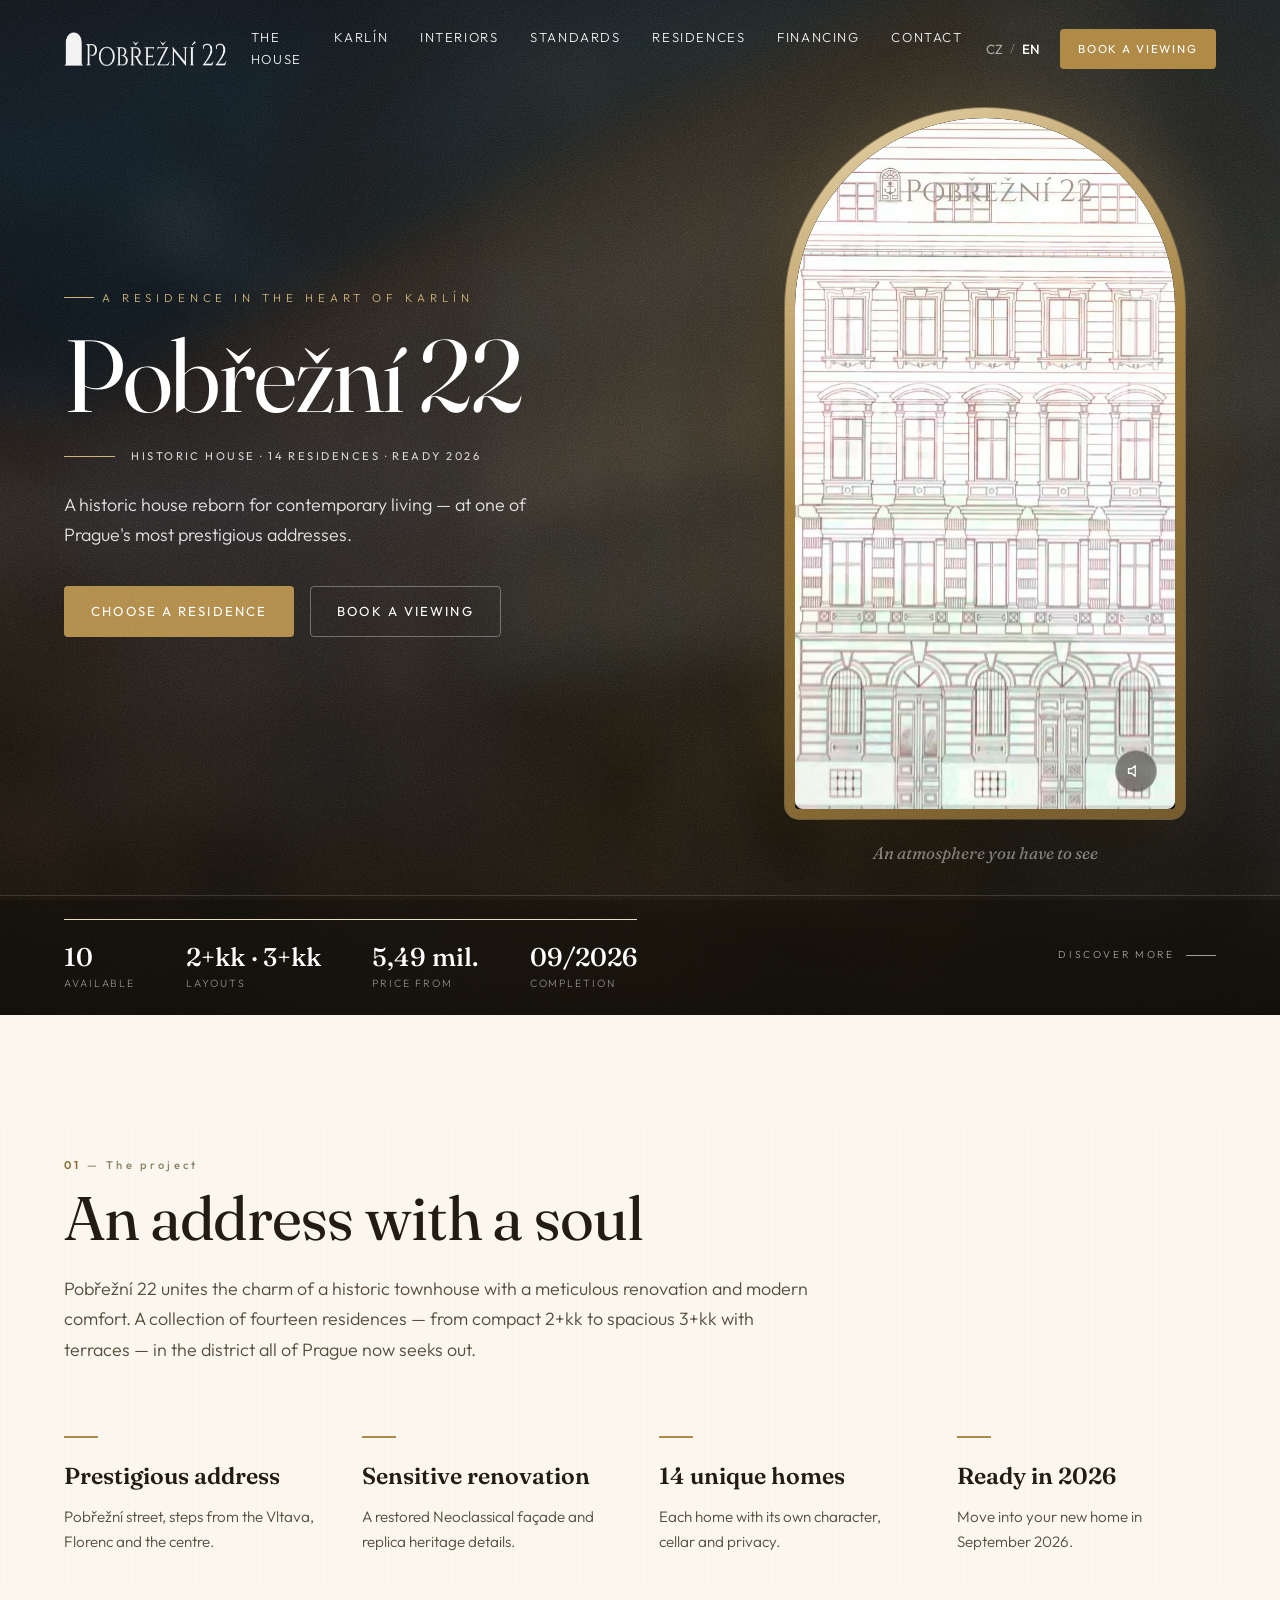
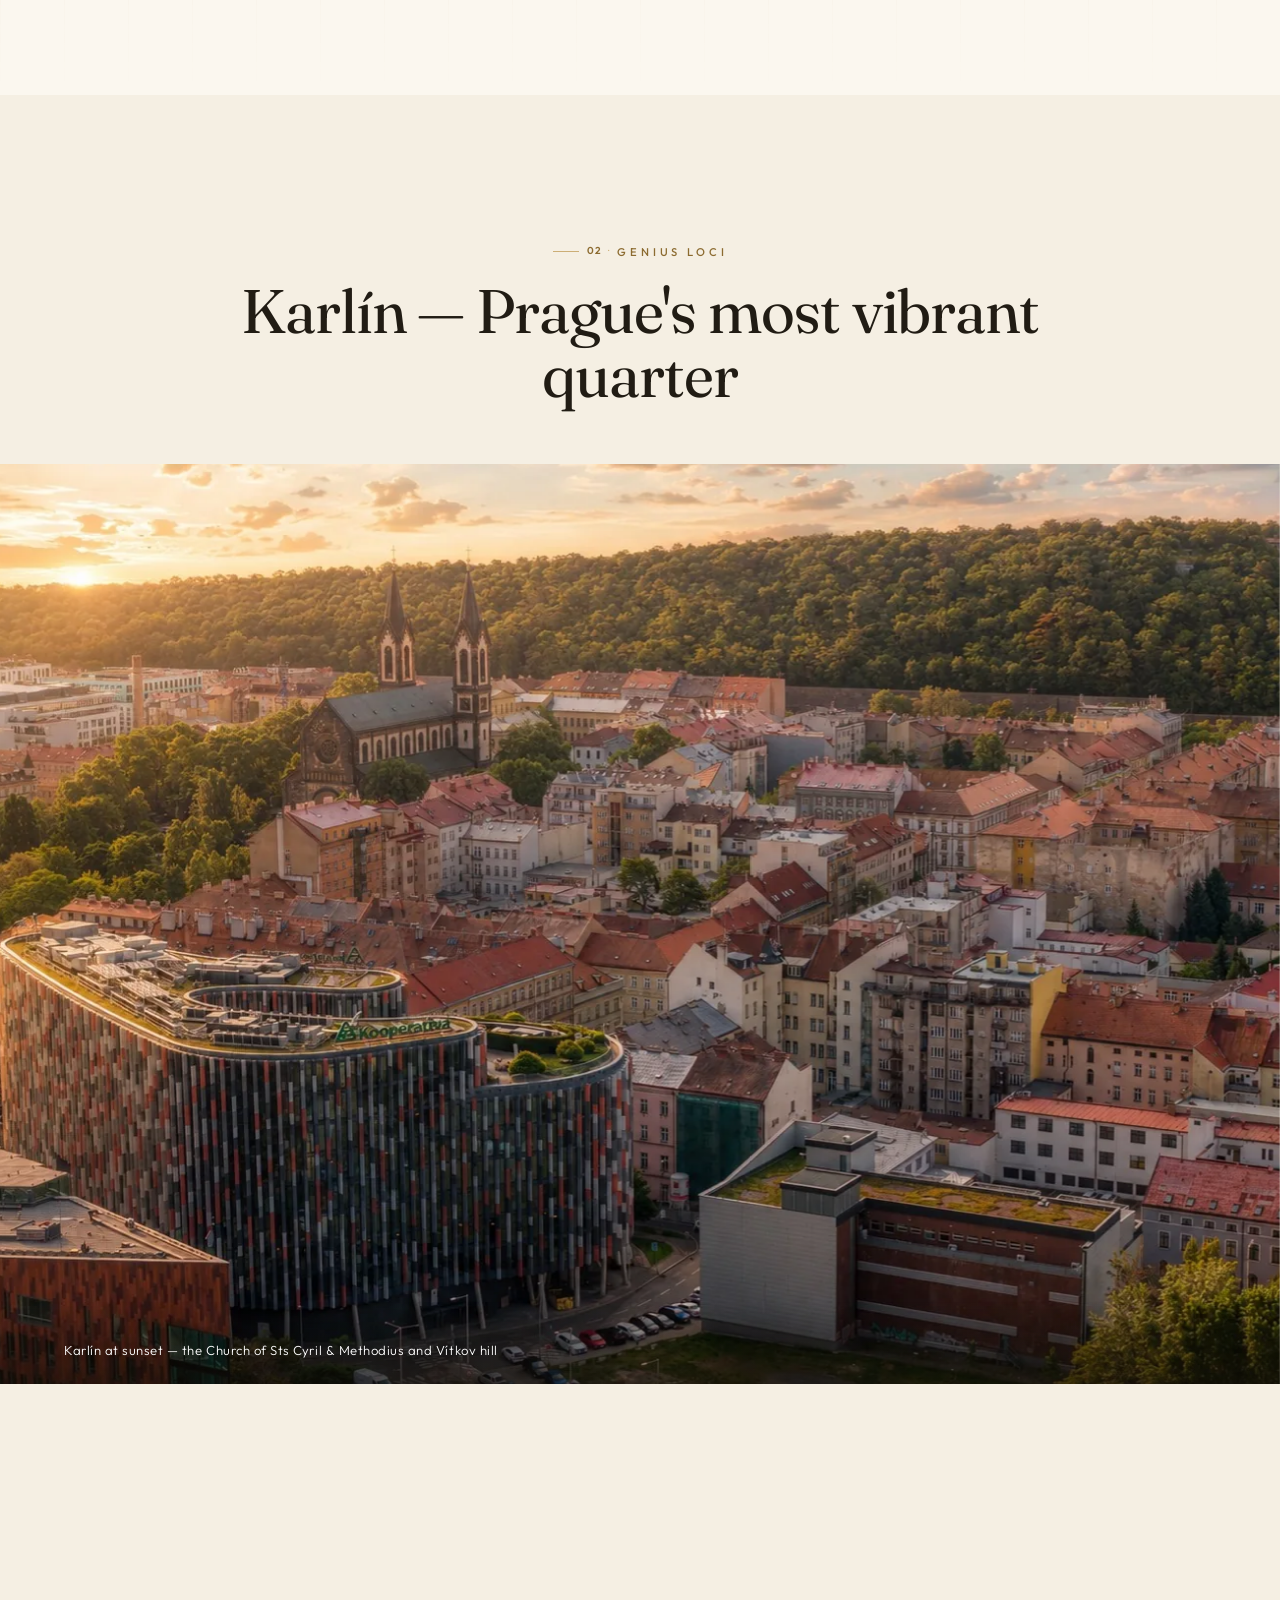
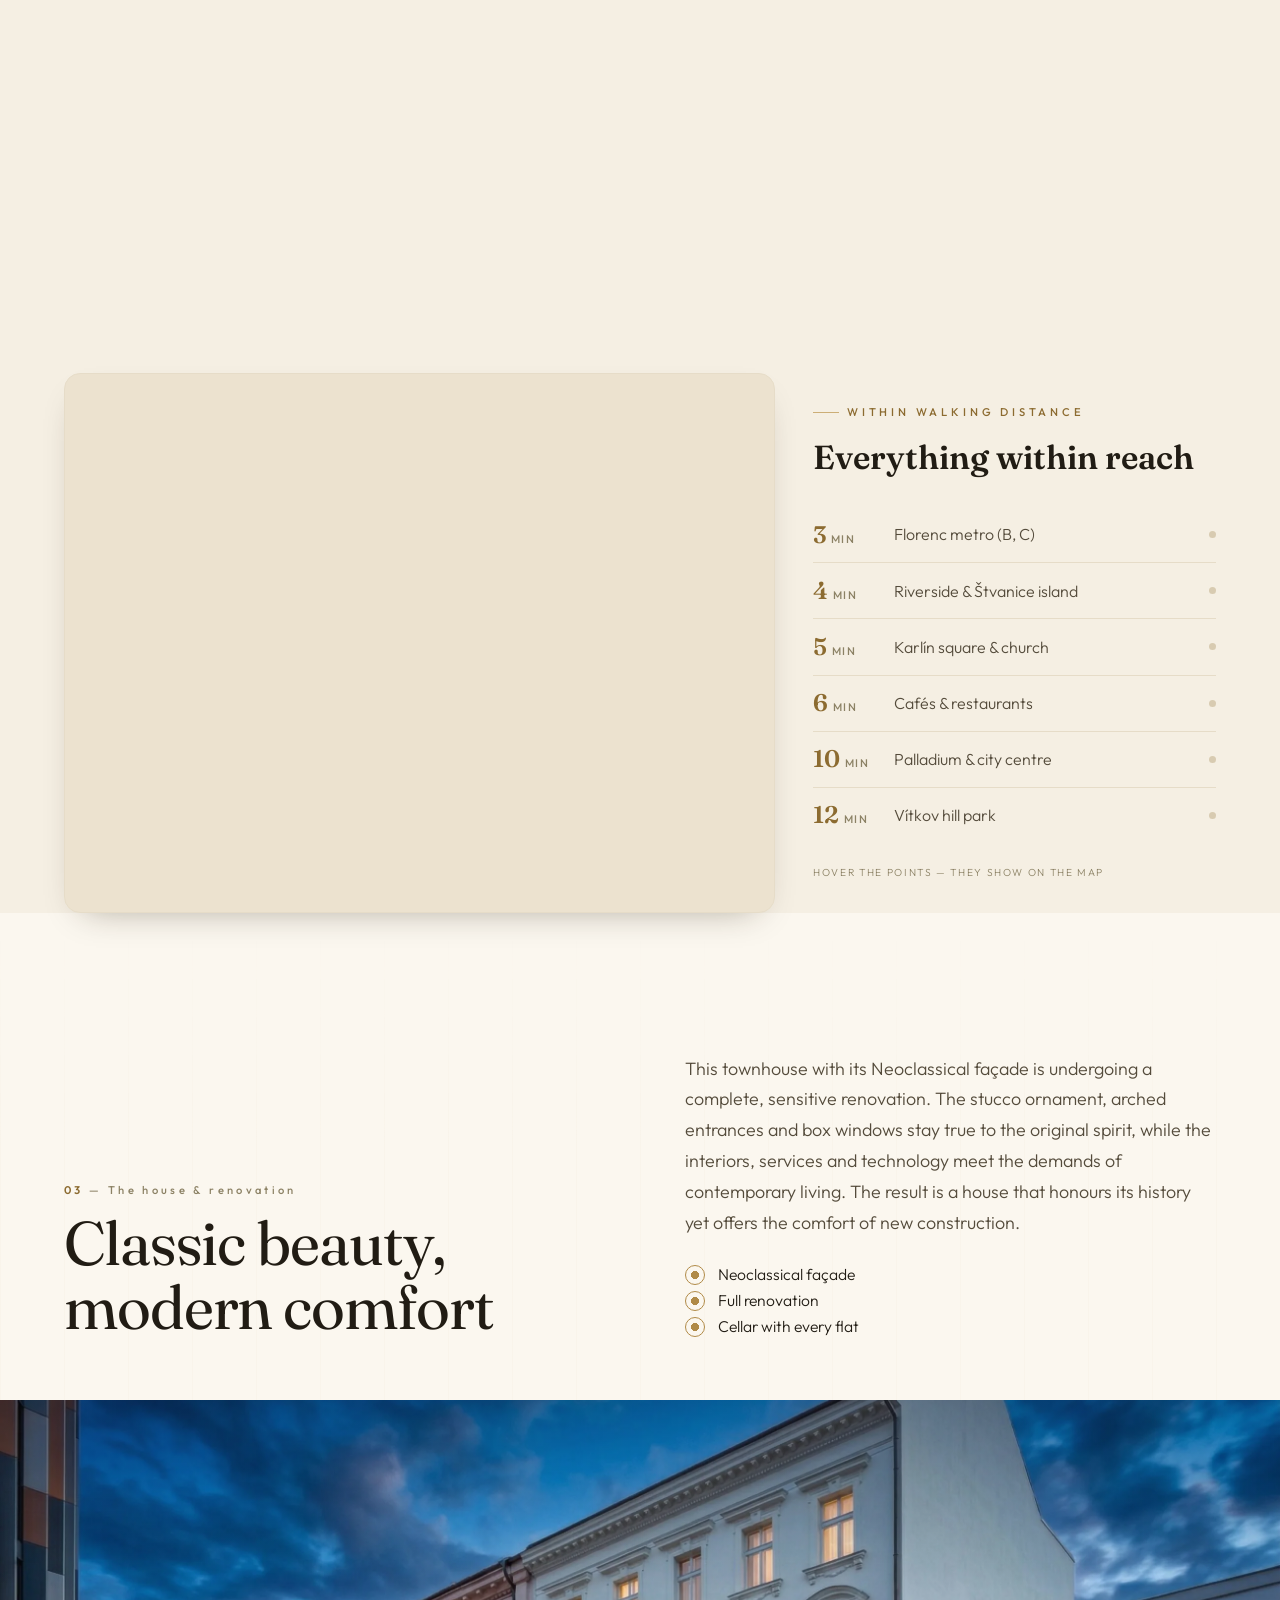
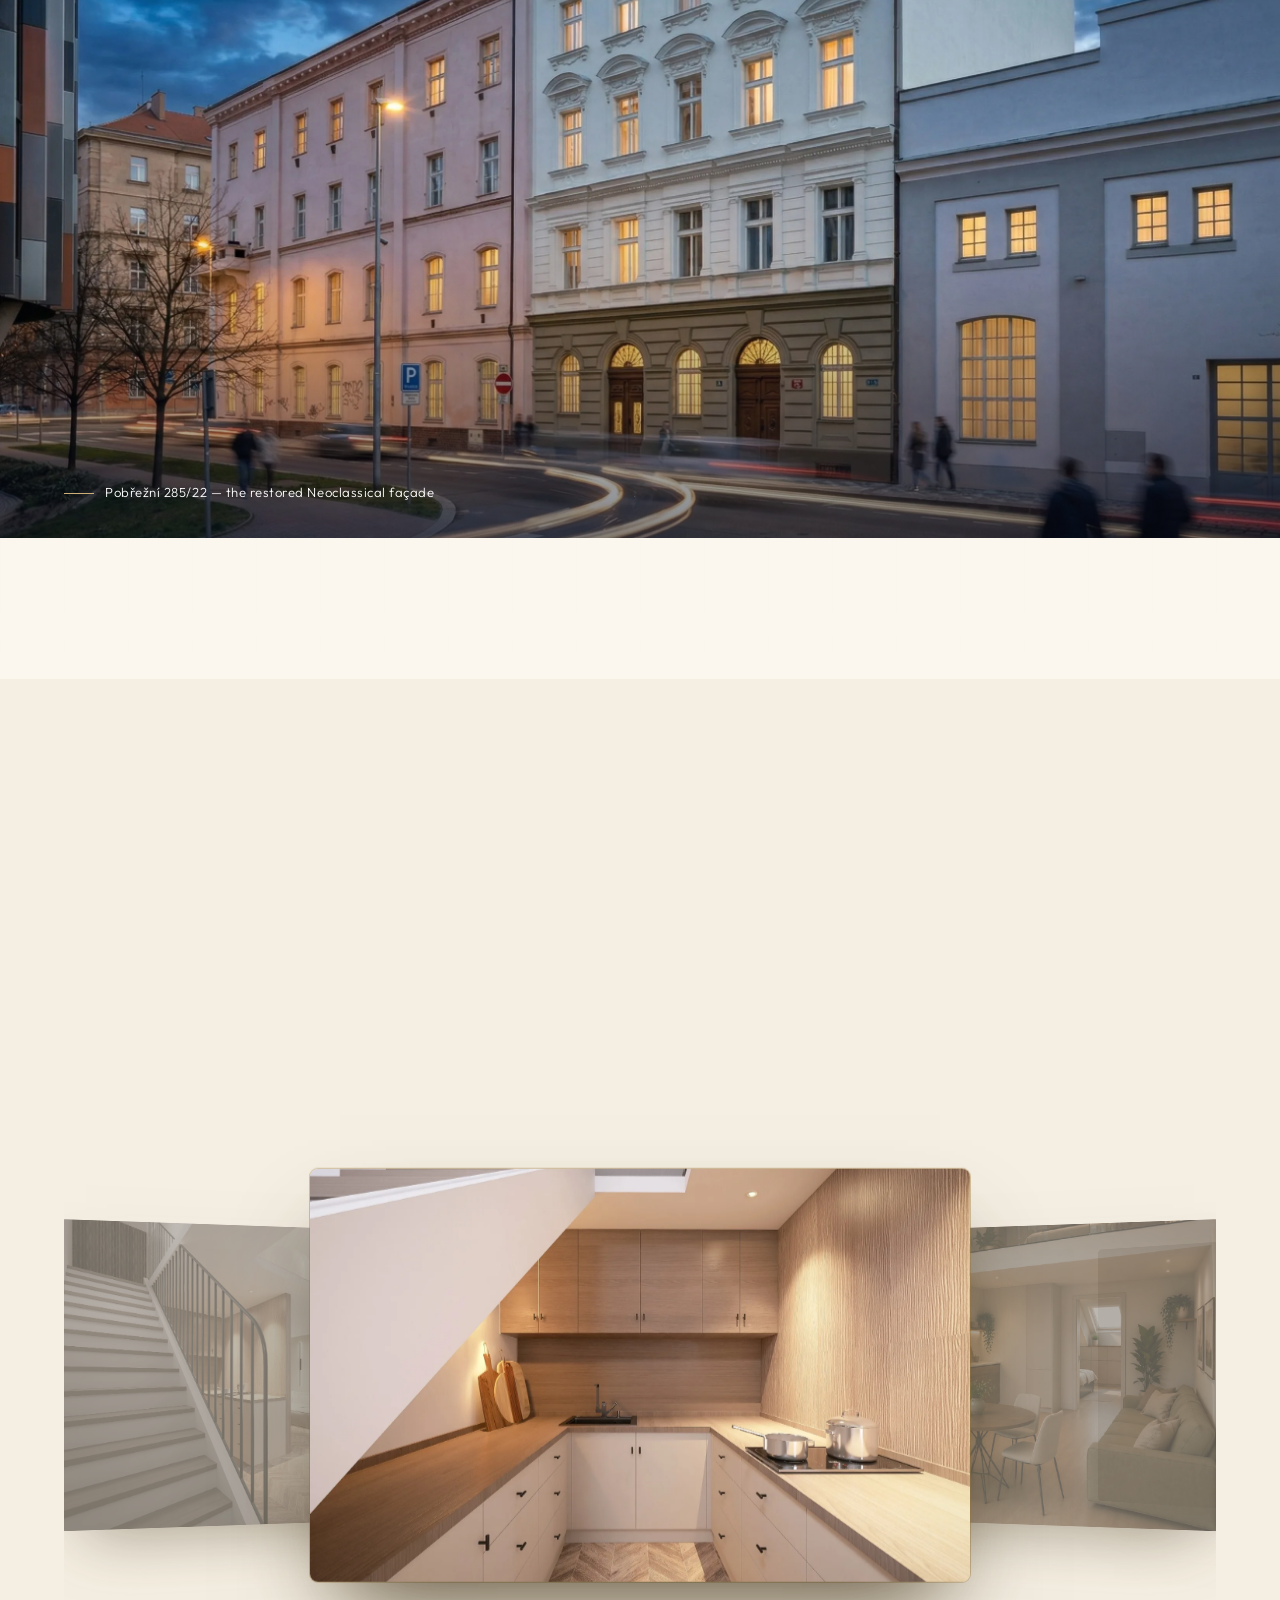
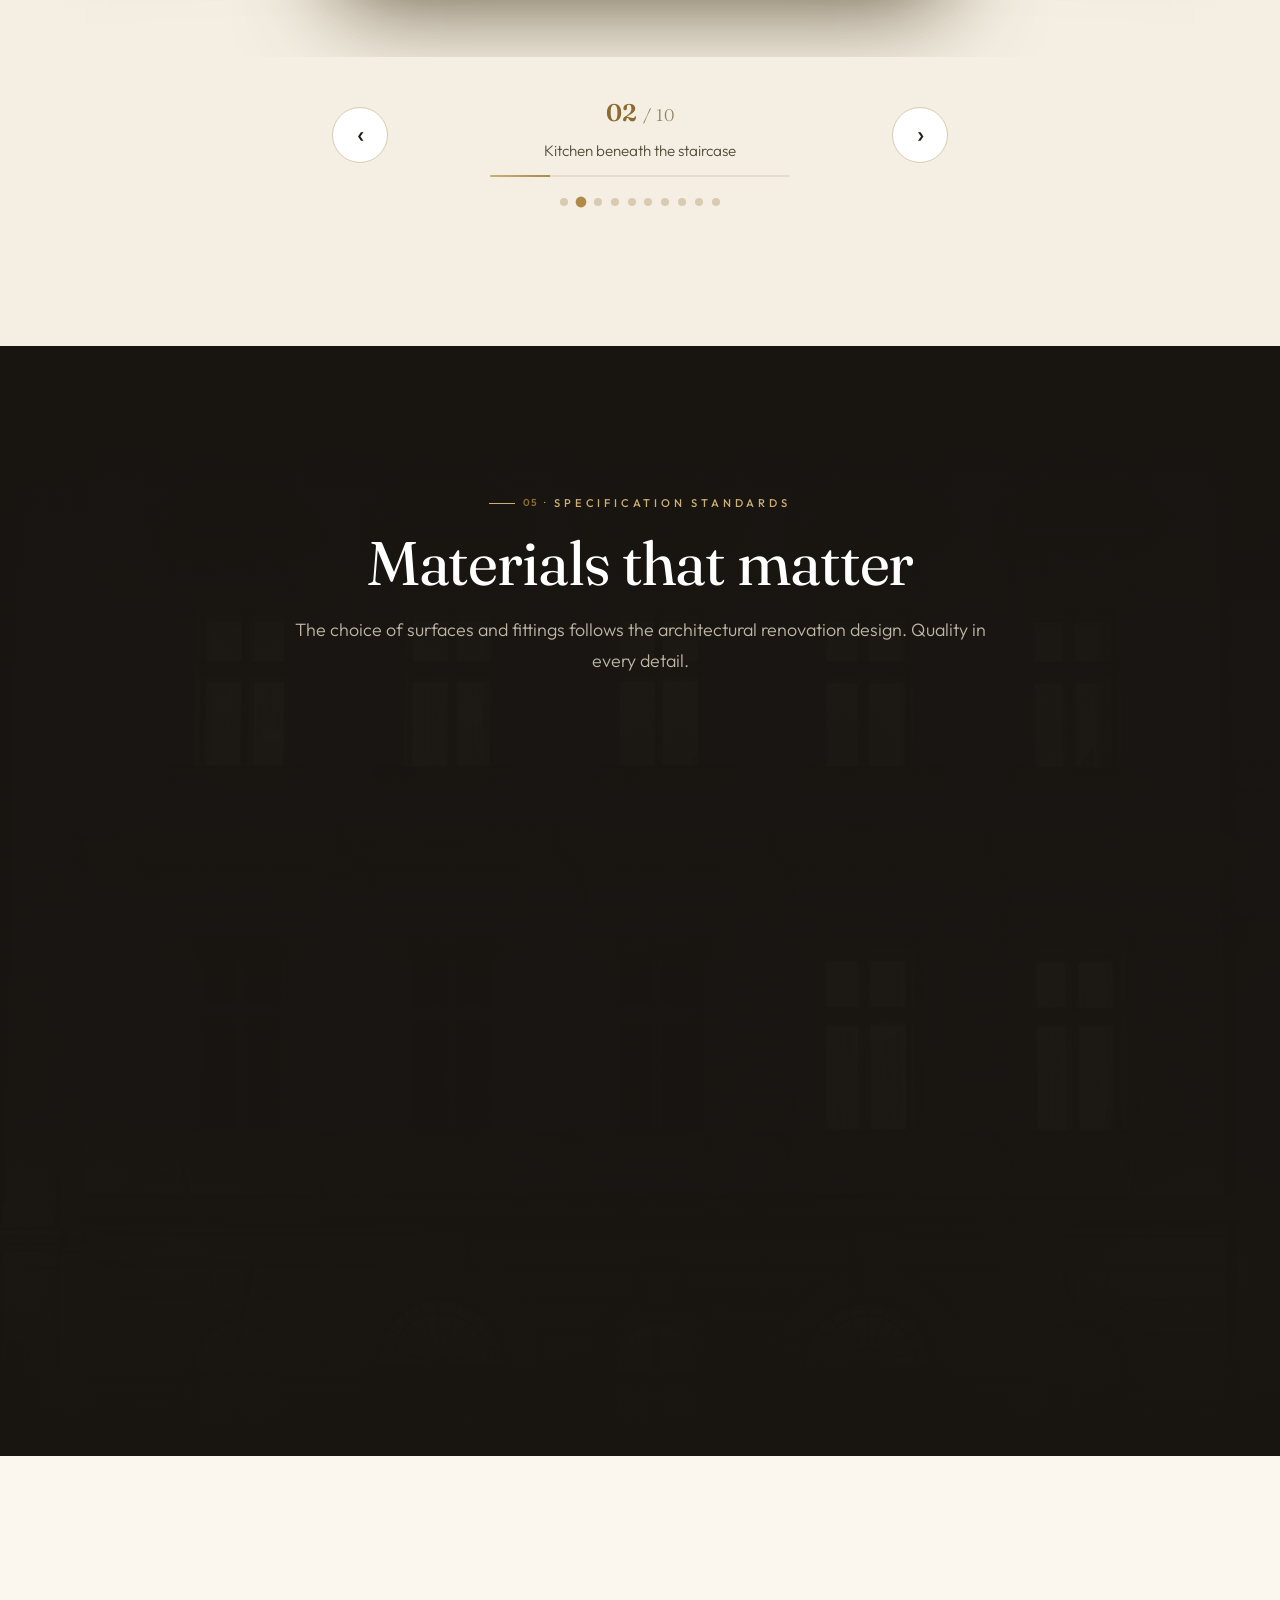
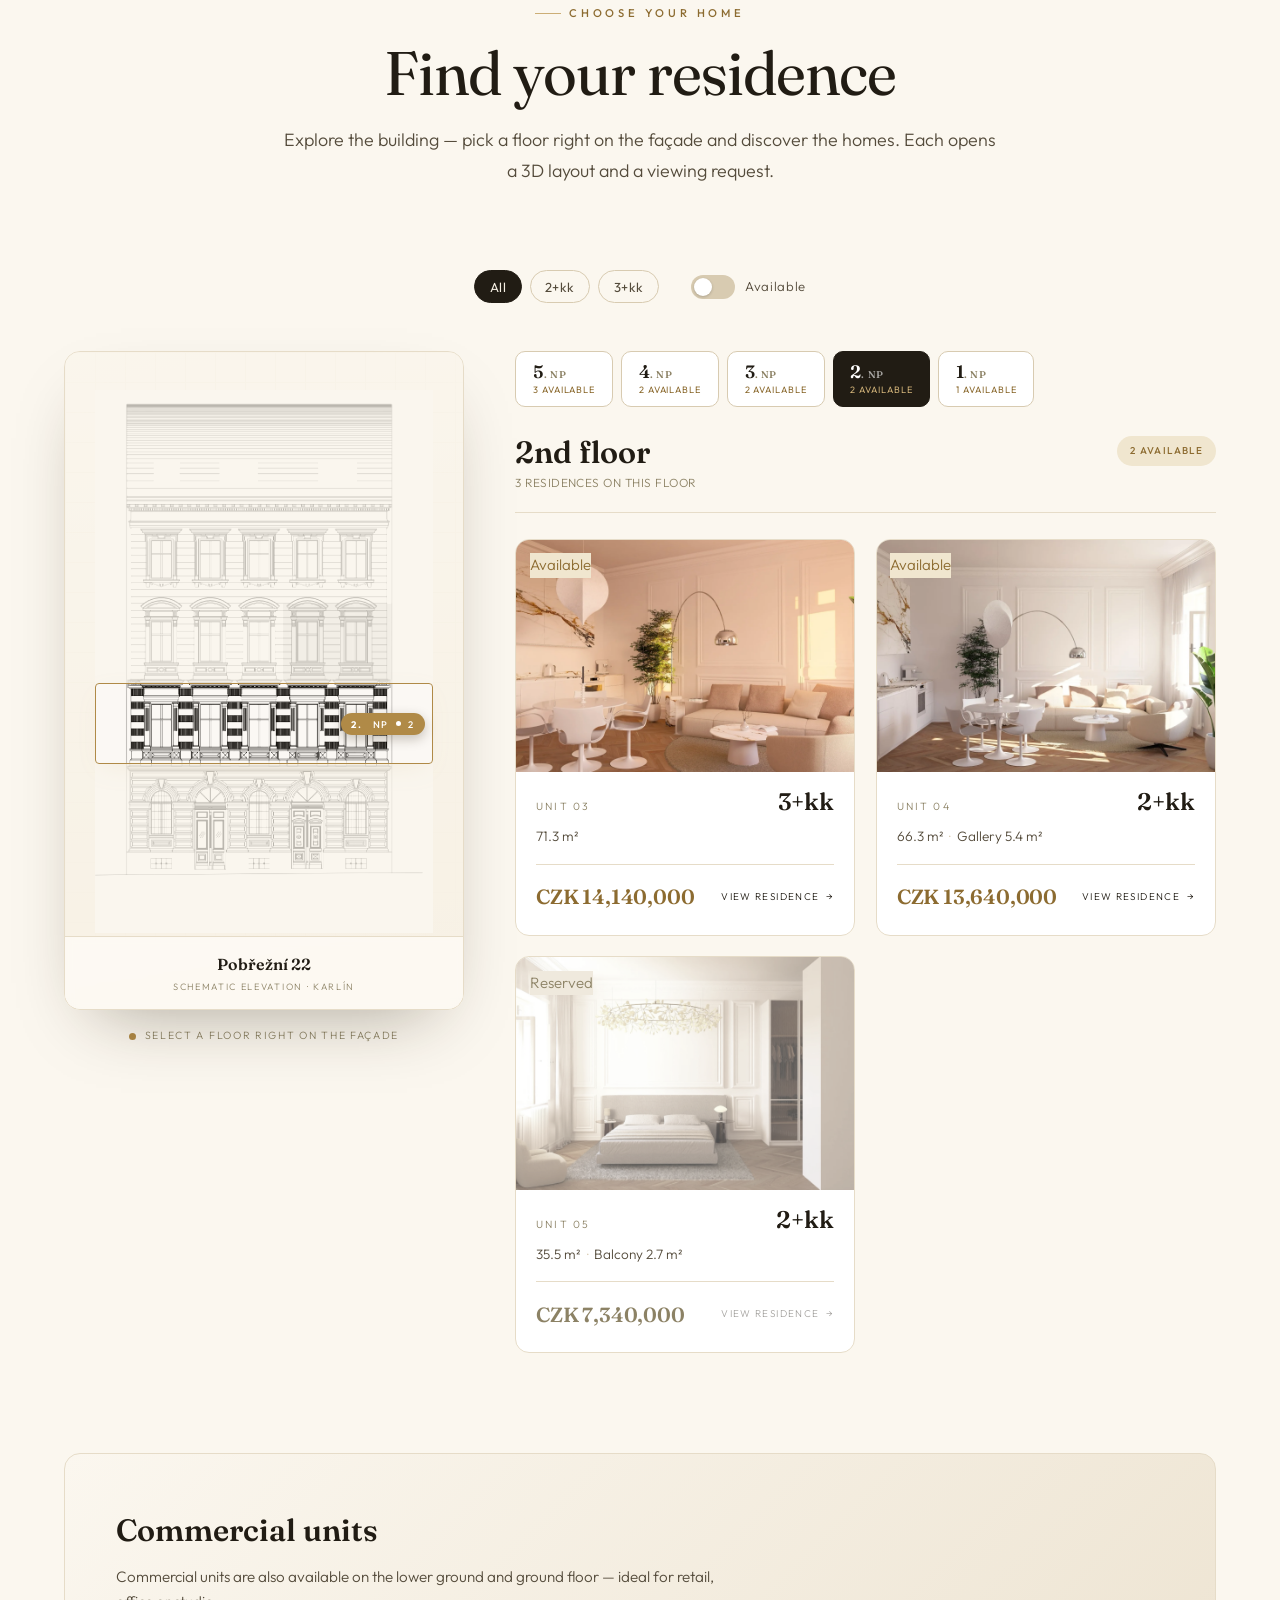
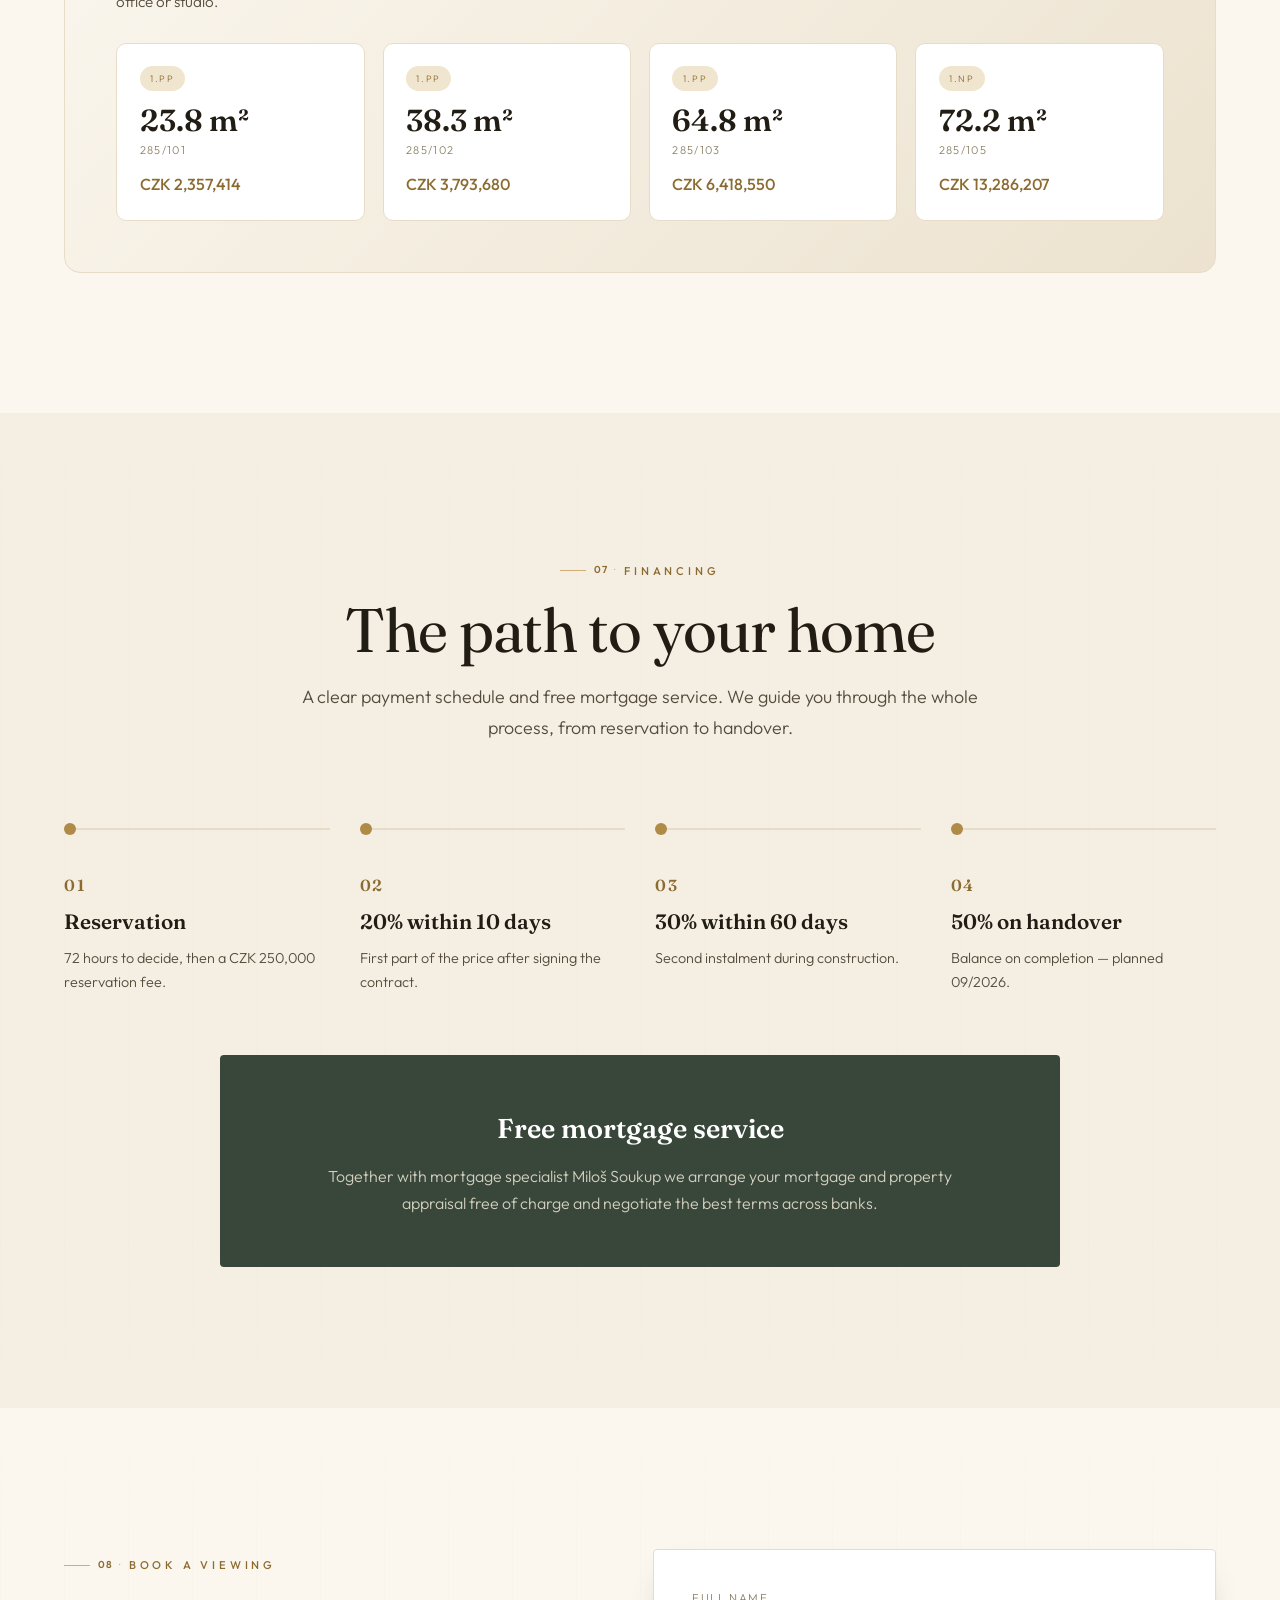
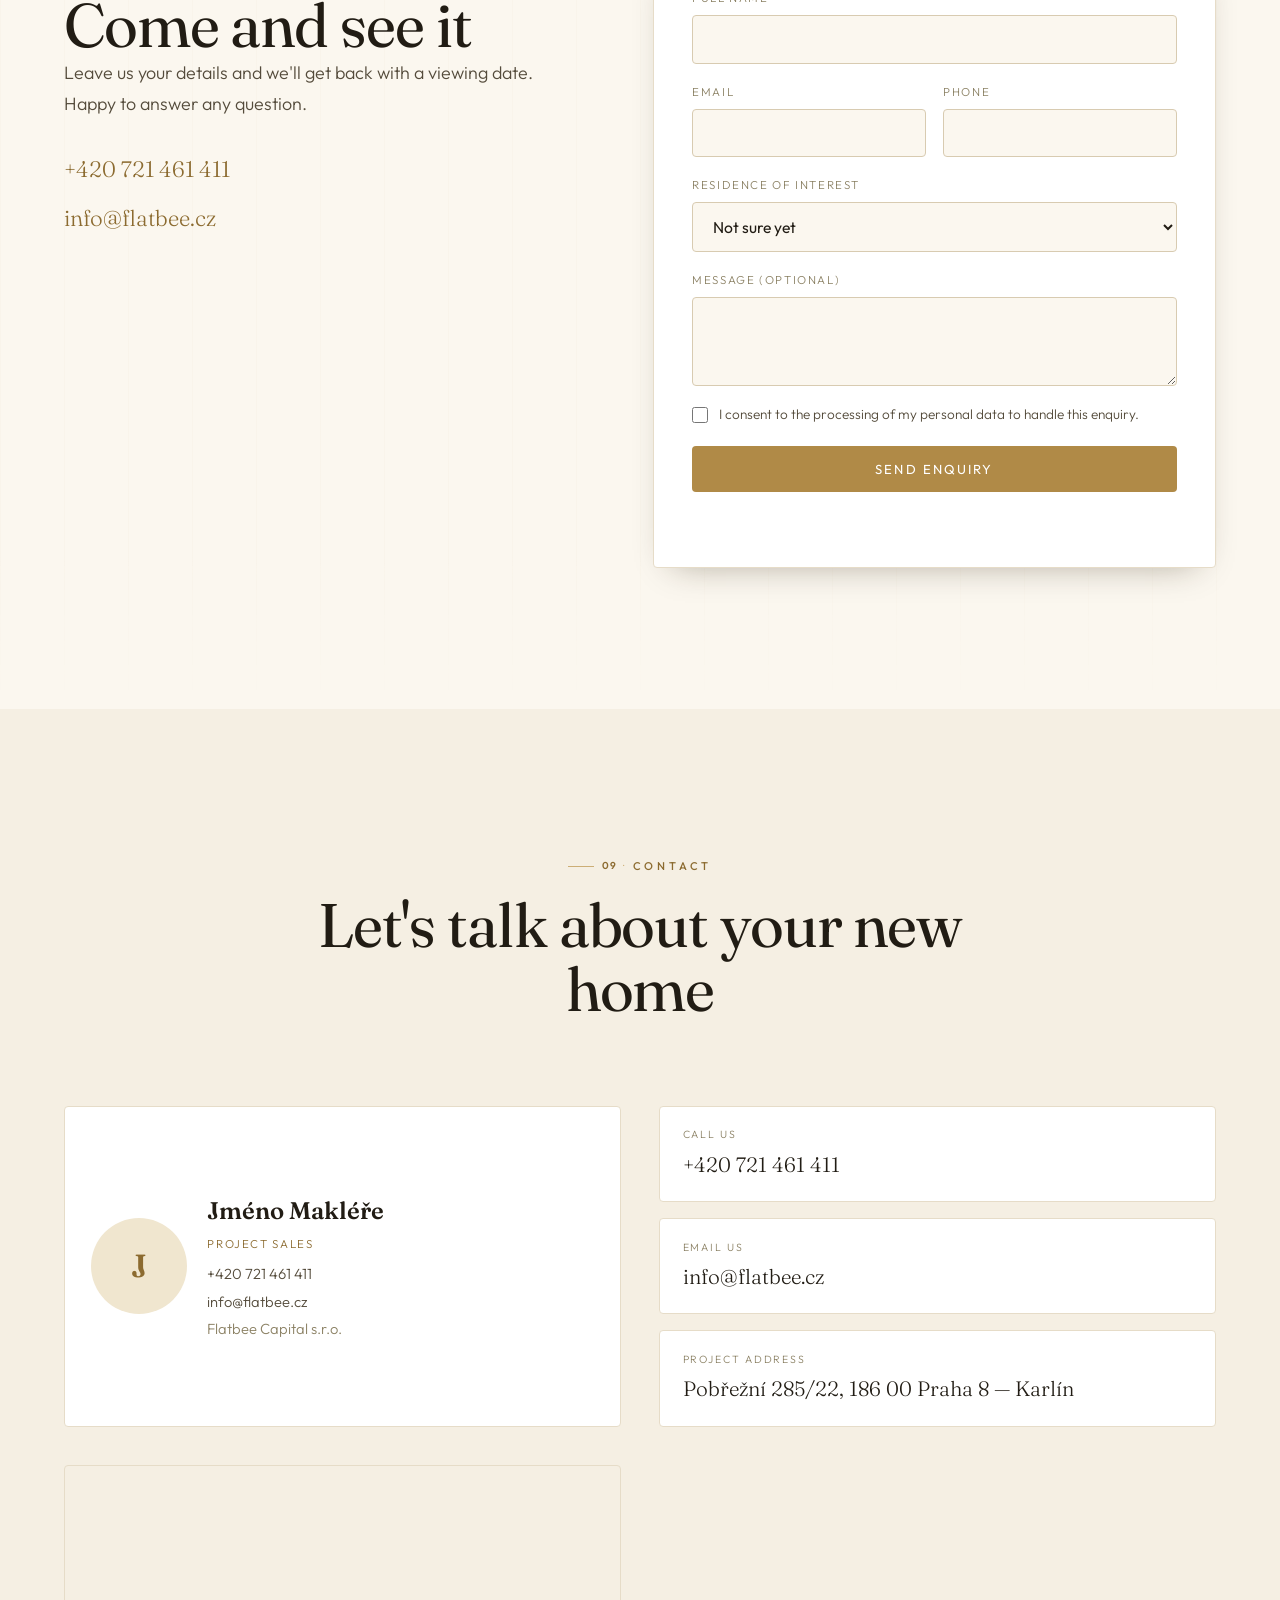
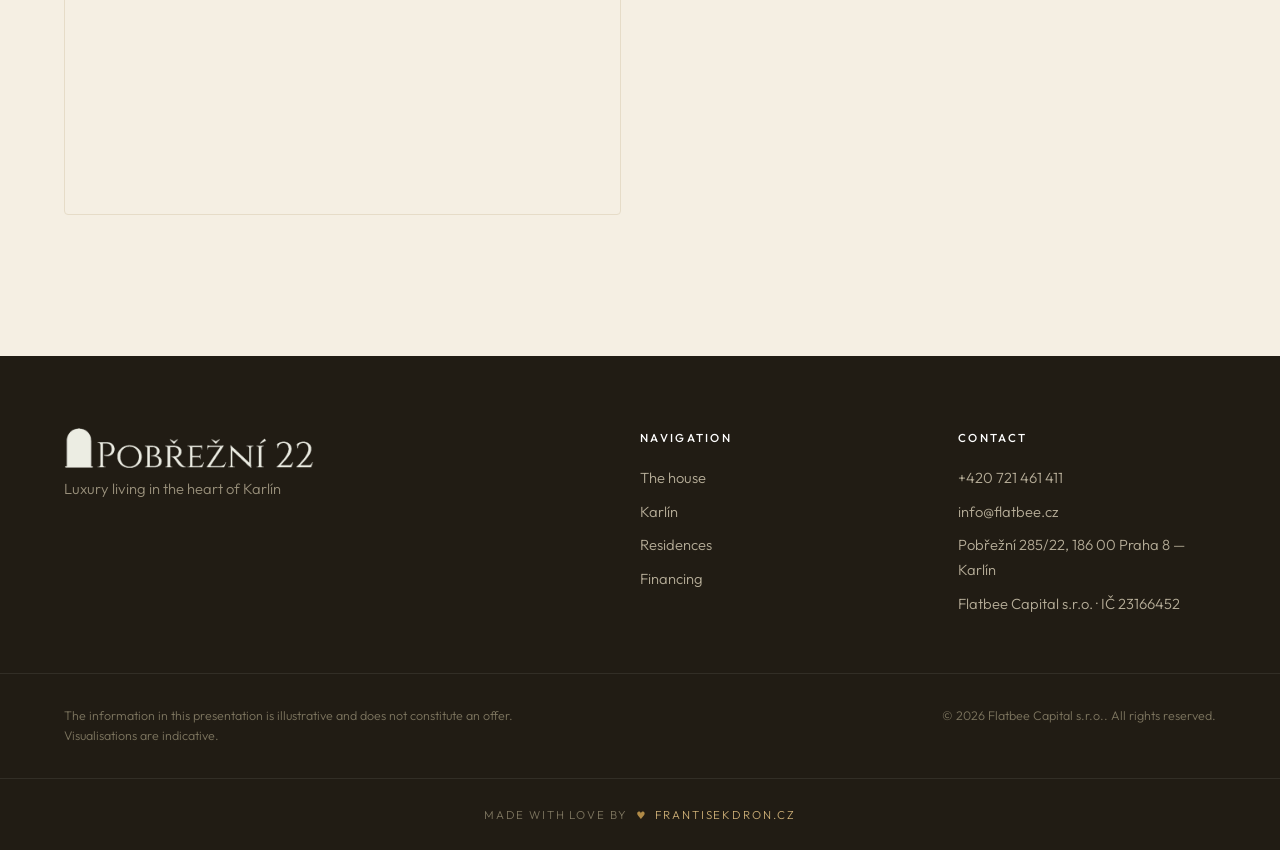
==== index.html @ 04021354 "Pobřežní 22 — nový web (luxusní bydlení Karlín) Co-Authored-By: Claude Opus 4.8 <noreply@anthropic.c" ====
<!DOCTYPE html>
<html lang="cs">
<head>
  <meta charset="UTF-8" />
  <meta name="viewport" content="width=device-width, initial-scale=1.0" />
  <title>Pobřežní 22 — Luxusní bydlení v srdci Karlína</title>
  <meta name="description" content="Pobřežní 22 — historický dům citlivě zrekonstruovaný pro současné bydlení. Čtrnáct jedinečných bytů 2+kk a 3+kk na prestižní adrese v Karlíně. Dokončení 2026." />
  <meta name="theme-color" content="#f7f2e8" />
  <link rel="icon" type="image/png" href="assets/img/brand/favicon.webp" />

  <!-- Open Graph -->
  <meta property="og:title" content="Pobřežní 22 — Luxusní bydlení v srdci Karlína" />
  <meta property="og:description" content="Historický dům, znovuzrozený pro současné bydlení. 14 jedinečných bytů na prestižní adrese v Karlíně." />
  <meta property="og:type" content="website" />
  <meta property="og:image" content="assets/img/exterior/dum-noc.webp" />
  <meta property="og:locale" content="cs_CZ" />

  <link rel="canonical" href="https://www.pobrezni22.cz/" />
  <meta name="robots" content="index, follow" />
  <meta property="og:url" content="https://www.pobrezni22.cz/" />
  <meta property="og:site_name" content="Pobřežní 22" />
  <meta name="twitter:card" content="summary_large_image" />
  <meta name="twitter:title" content="Pobřežní 22 — Luxusní bydlení v srdci Karlína" />
  <meta name="twitter:description" content="Historický dům, znovuzrozený pro současné bydlení. 14 jedinečných bytů na prestižní adrese v Karlíně." />
  <meta name="twitter:image" content="assets/img/exterior/dum-noc.webp" />

  <link rel="preconnect" href="https://fonts.googleapis.com" />
  <link rel="preconnect" href="https://fonts.gstatic.com" crossorigin />
  <link href="https://fonts.googleapis.com/css2?family=Fraunces:ital,opsz,wght@0,9..144,300;0,9..144,400;0,9..144,500;0,9..144,600;1,9..144,400&family=Outfit:wght@200;300;400;500;600&display=swap" rel="stylesheet" />
  <link rel="stylesheet" href="https://unpkg.com/leaflet@1.9.4/dist/leaflet.css" integrity="sha256-p4NxAoJBhIIN+hmNHrzRCf9tD/miZyoHS5obTRR9BMY=" crossorigin="" />
  <link rel="preload" as="image" href="assets/img/interiors/byt14-5.webp" fetchpriority="high" />

  <link rel="stylesheet" href="assets/css/styles.css" />
</head>
<body>
<a href="#flats" class="skip" data-i18n="a11y.skip">Přeskočit na výběr bytů</a>
<div class="scrollbar" id="scrollbar" aria-hidden="true"></div>
<div class="curtain" id="curtain" aria-hidden="true">
  <svg class="curtain__logo" viewBox="0 0 40 52" fill="none" stroke="currentColor" stroke-width="1.6"><path d="M20 2C9 2 2 11 2 22v28h36V22C38 11 31 2 20 2z"/><path d="M20 2v48M2 22h36" opacity=".5"/></svg>
</div>

<!-- ============ NAV ============ -->
<header class="nav" id="nav">
  <div class="nav__inner">
    <a href="#hero" class="brand" aria-label="Pobřežní 22">
      <img class="brand__logo" src="assets/img/brand/logo.webp" alt="Pobřežní 22 — Karlín" />
    </a>

    <nav class="nav__links" id="navLinks">
      <a href="#house" data-i18n="nav.about">Dům</a>
      <a href="#karlin" data-i18n="nav.karlin">Karlín</a>
      <a href="#interiors" data-i18n="nav.interiors">Interiéry</a>
      <a href="#standards" data-i18n="nav.standards">Standardy</a>
      <a href="#flats" data-i18n="nav.flats">Byty</a>
      <a href="#financing" data-i18n="nav.financing">Financování</a>
      <a href="#contact" data-i18n="nav.contact">Kontakt</a>
    </nav>

    <div class="nav__actions">
      <div class="lang" role="group" aria-label="Jazyk / Language">
        <button class="lang__btn is-active" data-lang="cs">CZ</button>
        <span class="lang__sep">/</span>
        <button class="lang__btn" data-lang="en">EN</button>
      </div>
      <a href="#reserve" class="btn btn--gold nav__cta" data-i18n="nav.reserve">Rezervovat prohlídku</a>
      <button class="nav__burger" id="navBurger" aria-label="Menu" aria-expanded="false">
        <span></span><span></span><span></span>
      </button>
    </div>
  </div>
</header>

<!-- ============ HERO ============ -->
<section class="hero" id="hero">
  <div class="hero__bgwrap" aria-hidden="true">
    <div class="hero__bgimg"></div>
    <div class="hero__bgscrim"></div>
    <div class="hero__grain"></div>
  </div>

  <div class="hero__grid">
    <div class="hero__content">
      <p class="hero__eyebrow reveal" data-i18n="hero.eyebrow">Rezidence v srdci Karlína</p>
      <h1 class="hero__title reveal"><span class="hero__title-l1" data-i18n="hero.title">Pobřežní 22</span></h1>
      <div class="hero__rule reveal"><span></span><b data-i18n="hero.kicker">Historický dům · 14 rezidencí · Dokončení 2026</b></div>
      <p class="hero__lead reveal" data-i18n="hero.subtitle">Historický dům, znovuzrozený pro současné bydlení — na jedné z nejprestižnějších adres Prahy.</p>
      <div class="hero__cta reveal">
        <a href="#flats" class="btn btn--gold btn--mag" data-mag data-i18n="hero.cta1">Vybrat byt</a>
        <a href="#reserve" class="btn btn--ghost-light btn--mag" data-mag data-i18n="hero.cta2">Rezervovat prohlídku</a>
      </div>
    </div>

    <div class="hero__videowrap reveal">
      <figure class="vframe" data-tilt="4">
        <div class="vframe__inner">
          <video id="heroVideo" autoplay muted loop playsinline data-autoview poster="assets/video/reel-poster.jpg">
            <source src="assets/video/reel.mp4" type="video/mp4" />
          </video>
          <button class="vframe__sound" id="heroSound" aria-label="Zapnout zvuk videa">
            <svg viewBox="0 0 24 24" fill="none" stroke="currentColor" stroke-width="1.7" stroke-linecap="round" stroke-linejoin="round"><path d="M11 5 6 9H2v6h4l5 4z"/><path class="snd-on" d="M15.5 8.5a5 5 0 0 1 0 7M18.5 5.5a9 9 0 0 1 0 13"/></svg>
          </button>
        </div>
        <figcaption class="vframe__cap" data-i18n="reel.title">Atmosféra, kterou musíte vidět</figcaption>
      </figure>
    </div>
  </div>

  <div class="hero__bar">
    <div class="wrap">
      <div class="hero__stats">
        <div class="stat"><span class="stat__num" id="statAvail" data-count="10">10</span><span class="stat__lbl" data-i18n="hero.stat1">Volných bytů</span></div>
        <div class="stat"><span class="stat__num">2+kk · 3+kk</span><span class="stat__lbl" data-i18n="hero.stat2">Dispozice</span></div>
        <div class="stat"><span class="stat__num">5,49 mil.</span><span class="stat__lbl" data-i18n="hero.stat3">Cena od (Kč)</span></div>
        <div class="stat"><span class="stat__num">09/2026</span><span class="stat__lbl" data-i18n="hero.stat4">Dokončení</span></div>
      </div>
      <a href="#intro" class="hero__scrolllink" aria-label="Objevte více"><span data-i18n="hero.scroll">Objevte více</span><i></i></a>
    </div>
  </div>
</section>

<!-- ============ INTRO / HODNOTY ============ -->
<section class="intro section" id="intro">
  <div class="wrap">
    <div class="intro__head reveal">
      <span class="sec-num"><b>01</b> — <span data-i18n="intro.eyebrow">O projektu</span></span>
      <h2 class="display" data-i18n="intro.lead">Adresa, která má duši</h2>
      <p class="lead" data-i18n="intro.text">Pobřežní 22 spojuje půvab historického činžovního domu s precizní rekonstrukcí a moderním komfortem. Vzniká tu kolekce čtrnácti bytů — od kompaktních 2+kk po prostorné 3+kk s terasami — v lokalitě, kterou dnes vyhledává celá Praha.</p>
    </div>
    <div class="values">
      <div class="value reveal"><span class="value__rule"></span><h3 data-i18n="intro.v1t">Prestižní adresa</h3><p data-i18n="intro.v1d">Pobřežní ulice v dosahu Vltavy, Florence i centra.</p></div>
      <div class="value reveal"><span class="value__rule"></span><h3 data-i18n="intro.v2t">Citlivá rekonstrukce</h3><p data-i18n="intro.v2d">Obnovená klasicistní fasáda, repliky původních prvků.</p></div>
      <div class="value reveal"><span class="value__rule"></span><h3 data-i18n="intro.v3t">14 jedinečných bytů</h3><p data-i18n="intro.v3d">Každý byt s vlastním charakterem, sklepem a soukromím.</p></div>
      <div class="value reveal"><span class="value__rule"></span><h3 data-i18n="intro.v4t">Dokončení 2026</h3><p data-i18n="intro.v4d">Nastěhujte se do nového domova v září 2026.</p></div>
    </div>
  </div>
</section>

<!-- ============ KARLÍN ============ -->
<section class="karlin section" id="karlin">
  <div class="wrap">
    <div class="karlin__head reveal">
      <p class="eyebrow"><b class="sn">02</b><span data-i18n="karlin.eyebrow">Genius loci</span></p>
      <h2 class="display" data-i18n="karlin.title">Karlín — nejživější čtvrť Prahy</h2>
    </div>
  </div>
  <figure class="karlin__hero reveal" data-parallax="0.14">
    <img class="parallax-media" data-parallax-target src="assets/img/location/karlin-1.webp" alt="Letecký pohled na Karlín při západu slunce" loading="lazy" />
    <figcaption data-i18n="karlin.cap1">Karlín při západu slunce — kostel sv. Cyrila a Metoděje a vrch Vítkov</figcaption>
  </figure>
  <div class="wrap karlin__lower">
    <div class="karlin__txt reveal">
      <p class="lead" data-i18n="karlin.text">Mezi řekou Vltavou a zeleným vrchem Vítkov leží čtvrť, která se proměnila v synonymum dobrého života. Karlín dnes spojuje industriální minulost, novou architekturu, ateliéry, kavárny a parky — a přitom je pár minut od historického jádra Prahy.</p>
    </div>
    <figure class="kfig kfig--b reveal" data-parallax="0.22">
      <img class="parallax-media" data-parallax-target src="assets/img/location/karlin-2.webp" alt="Pohled na Vltavu, Štvanici a Žižkovskou věž" loading="lazy" />
      <figcaption data-i18n="karlin.cap2">Pohled k Vltavě, ostrovu Štvanice a Žižkovské věži</figcaption>
    </figure>
  </div>

  <div class="wrap">
    <div class="locmap reveal">
      <div class="locmap__map" id="locMap" role="img" aria-label="Mapa Karlína s body zájmu"></div>
      <aside class="locmap__list">
        <span class="eyebrow"><span data-i18n="karlin.reach">V pěší dostupnosti</span></span>
        <h3 class="locmap__title" data-i18n="karlin.points">Vše na dosah</h3>
        <ul class="locmap__items" id="locationPoints"></ul>
        <p class="locmap__note" data-i18n="karlin.note">Najeďte na body — ukážou se na mapě</p>
      </aside>
    </div>
  </div>
</section>

<!-- ============ DŮM ============ -->
<section class="house section" id="house">
  <div class="wrap house__intro reveal">
    <div class="house__intro-l">
      <span class="sec-num"><b>03</b> — <span data-i18n="house.eyebrow">Dům & rekonstrukce</span></span>
      <h2 class="display" data-i18n="house.title">Klasická krása, současný komfort</h2>
    </div>
    <div class="house__intro-r">
      <p class="lead" data-i18n="house.text">Činžovní dům s klasicistní fasádou prochází kompletní a citlivou rekonstrukcí. Štuková výzdoba, klenuté vstupy i špaletová okna zůstávají věrné původnímu duchu, zatímco interiéry, rozvody a technologie odpovídají nárokům dnešního bydlení.</p>
      <ul class="ticks">
        <li data-i18n="house.tag1">Klasicistní fasáda</li>
        <li data-i18n="house.tag2">Kompletní rekonstrukce</li>
        <li data-i18n="house.tag3">Sklep ke každému bytu</li>
      </ul>
    </div>
  </div>
  <div class="house__stage stage--big stage--twilight reveal">
    <img class="stage__day" src="assets/img/exterior/twilight-2.webp" alt="Fasáda domu Pobřežní 22 za modré hodiny" loading="lazy" />
    <img class="stage__night" src="assets/img/exterior/twilight-1.webp" alt="Fasáda domu Pobřežní 22 po setmění" loading="lazy" />
    <span class="stage__sky" aria-hidden="true"></span>
    <span class="stage__chip" aria-hidden="true"><i class="stage__den" data-i18n="house.f1">Den</i><i class="stage__noc" data-i18n="house.f2">Noc</i></span>
    <span class="stage__cap house__cap"><span data-i18n="house.capline">Pobřežní 285/22 — obnovená klasicistní fasáda</span></span>
  </div>
</section>

<!-- ============ INTERIÉRY ============ -->
<section class="interiors section" id="interiors">
  <div class="wrap">
    <div class="sec-head reveal">
      <p class="eyebrow"><b class="sn">04</b><span data-i18n="int.eyebrow">Interiéry</span></p>
      <h2 class="display" data-i18n="int.title">Světlo, dřevo a klid</h2>
      <p class="lead lead--center" data-i18n="int.text">Vizualizace bytů ukazují materiálovou poctivost a vzdušnost prostoru — dubové parkety, přirozené světlo a čisté linie.</p>
    </div>
    <div class="carousel" id="carousel">
      <div class="carousel__stage" id="carouselStage"></div>
      <div class="carousel__ui">
        <button class="carousel__arrow carousel__prev" id="carPrev" aria-label="Předchozí">‹</button>
        <div class="carousel__meta">
          <span class="carousel__count"><b id="carIndex">01</b> / <span id="carTotal">10</span></span>
          <p class="carousel__cap" id="carCap"></p>
          <div class="carousel__bar"><span id="carBar"></span></div>
        </div>
        <button class="carousel__arrow carousel__next" id="carNext" aria-label="Další">›</button>
      </div>
      <div class="carousel__dots" id="carDots"></div>
    </div>
  </div>
</section>

<!-- ============ STANDARDY ============ -->
<section class="standards section section--dark" id="standards">
  <div class="dark-bg" aria-hidden="true"><img src="assets/img/exterior/dum-noc.webp" alt="" loading="lazy" /></div>
  <div class="wrap">
    <div class="sec-head reveal">
      <p class="eyebrow"><b class="sn">05</b><span data-i18n="std.eyebrow">Standardy provedení</span></p>
      <h2 class="display" data-i18n="std.title">Materiály, na kterých záleží</h2>
      <p class="lead lead--center" data-i18n="std.text">Výběr povrchů a prvků vychází z architektonického návrhu rekonstrukce. Kvalita v každém detailu.</p>
    </div>
    <div class="std-grid" id="standardsGrid"></div>
  </div>
</section>

<!-- ============ BYTY ============ -->
<section class="flats section" id="flats">
  <div class="wrap">
    <div class="sec-head reveal">
      <p class="eyebrow" data-i18n="flats.eyebrow">Výběr bytů</p>
      <h2 class="display" data-i18n="flats.title">Najděte svůj byt</h2>
      <p class="lead lead--center" data-i18n="flats.text">Vyberte podle dispozice, patra a dostupnosti. Klikněte na byt pro detail s půdorysem a rezervaci prohlídky.</p>
    </div>

    <div class="expfilter reveal" id="expFilter">
      <div class="chips" data-filter="layout">
        <button class="chip is-active" data-val="all" data-i18n="flats.all">Vše</button>
        <button class="chip" data-val="2+kk">2+kk</button>
        <button class="chip" data-val="3+kk">3+kk</button>
      </div>
      <label class="toggle"><input type="checkbox" id="onlyAvail" /><span class="toggle__track"></span><span data-i18n="flats.avail">Volné</span></label>
    </div>

    <div class="explorer reveal">
      <div class="explorer__vitrine">
        <div class="bld" id="bld">
          <div class="bld__halo" aria-hidden="true"></div>
          <div class="bld__blueprint" aria-hidden="true"></div>
          <div class="bld__stage" id="bldStage">
            <img class="bld__art" src="assets/img/exterior/dum-vykres.webp" alt="Schematický pohled na fasádu Pobřežní 22" draggable="false" />
            <div class="bld__spot" id="bldSpot" hidden></div>
            <div class="bld__floors" id="bldFloors"></div>
          </div>
          <div class="bld__plate" aria-hidden="true">
            <b>Pobřežní 22</b><i data-i18n="exp.plate">Schematický pohled · Karlín</i>
          </div>
        </div>
        <p class="bld__hint"><span class="bld__hint-dot"></span><span data-i18n="exp.hint">Vyberte podlaží přímo na fasádě</span></p>
      </div>

      <div class="explorer__panel">
        <div class="floorpills" id="floorPicker"></div>
        <div class="floorhead">
          <div>
            <h3 id="floorTitle" class="floorhead__title"></h3>
            <span id="floorMeta" class="floorhead__meta"></span>
          </div>
          <span class="floorhead__badge" id="floorBadge"></span>
        </div>
        <div class="unitlist" id="unitList"></div>
        <p class="unitlist__empty" id="unitEmpty" hidden data-i18n="exp.empty">Na tomto podlaží nejsou byty odpovídající filtru.</p>
      </div>
    </div>

    <!-- KOMERCE -->
    <div class="commercial reveal" id="commercial">
      <h3 class="commercial__title" data-i18n="flats.commercial">Komerční prostory</h3>
      <p class="commercial__text" data-i18n="flats.commercialText">K dispozici jsou také nebytové prostory v 1. PP a 1. NP — ideální pro obchod, kancelář či ateliér.</p>
      <div class="commercial__list" id="commercialList"></div>
    </div>
  </div>
</section>

<!-- ============ FINANCOVÁNÍ ============ -->
<section class="financing section" id="financing">
  <div class="wrap">
    <div class="sec-head reveal">
      <p class="eyebrow"><b class="sn">07</b><span data-i18n="fin.eyebrow">Financování</span></p>
      <h2 class="display" data-i18n="fin.title">Cesta k vašemu bytu</h2>
      <p class="lead lead--center" data-i18n="fin.text">Přehledný splátkový plán a hypoteční servis zdarma. Provedeme vás celým procesem od rezervace po předání.</p>
    </div>
    <ol class="steps">
      <li class="step reveal"><span class="step__num">01</span><h3 data-i18n="fin.s1t">Rezervace</h3><p data-i18n="fin.s1d">72 hodin na rozmyšlenou, poté rezervační poplatek 250 000 Kč.</p></li>
      <li class="step reveal"><span class="step__num">02</span><h3 data-i18n="fin.s2t">20 % do 10 dnů</h3><p data-i18n="fin.s2d">Úhrada první části kupní ceny po podpisu smlouvy.</p></li>
      <li class="step reveal"><span class="step__num">03</span><h3 data-i18n="fin.s3t">30 % do 60 dnů</h3><p data-i18n="fin.s3d">Druhá splátka v průběhu výstavby.</p></li>
      <li class="step reveal"><span class="step__num">04</span><h3 data-i18n="fin.s4t">50 % při předání</h3><p data-i18n="fin.s4d">Doplatek po dokončení — plánováno 09/2026.</p></li>
    </ol>
    <div class="partner reveal">
      <h3 data-i18n="fin.partnerTitle">Hypoteční servis zdarma</h3>
      <p data-i18n="fin.partnerText">Ve spolupráci s hypotečním specialistou Milošem Soukupem zajistíme zpracování hypotéky i odhad nemovitosti zdarma a vyjednáme nejlepší podmínky napříč bankami.</p>
    </div>
  </div>
</section>

<!-- ============ REZERVACE / FORMULÁŘ ============ -->
<section class="reserve section" id="reserve">
  <div class="wrap reserve__grid">
    <div class="reserve__intro reveal">
      <p class="eyebrow"><b class="sn">08</b><span data-i18n="form.eyebrow">Rezervace prohlídky</span></p>
      <h2 class="display" data-i18n="form.title">Přijďte se podívat</h2>
      <p class="lead" data-i18n="form.text">Nechte nám kontakt a my se vám ozveme s termínem prohlídky. Rádi zodpovíme jakýkoli dotaz.</p>
      <ul class="reserve__contacts">
        <li><a id="reserveTel" href="#"></a></li>
        <li><a id="reserveMail" href="#"></a></li>
      </ul>
    </div>
    <form class="form reveal" id="reserveForm" novalidate>
      <div class="field">
        <label for="fName" data-i18n="form.name">Jméno a příjmení</label>
        <input id="fName" name="name" type="text" required />
      </div>
      <div class="field-row">
        <div class="field">
          <label for="fEmail" data-i18n="form.email">E-mail</label>
          <input id="fEmail" name="email" type="email" required />
        </div>
        <div class="field">
          <label for="fPhone" data-i18n="form.phone">Telefon</label>
          <input id="fPhone" name="phone" type="tel" />
        </div>
      </div>
      <div class="field">
        <label for="fUnit" data-i18n="form.unit">Byt o který mám zájem</label>
        <select id="fUnit" name="unit"></select>
      </div>
      <div class="field">
        <label for="fMsg" data-i18n="form.message">Zpráva (nepovinné)</label>
        <textarea id="fMsg" name="message" rows="3"></textarea>
      </div>
      <label class="check">
        <input type="checkbox" id="fGdpr" required />
        <span data-i18n="form.gdpr">Souhlasím se zpracováním osobních údajů za účelem vyřízení poptávky.</span>
      </label>
      <button type="submit" class="btn btn--gold btn--full" id="formSubmit" data-i18n="form.submit">Odeslat poptávku</button>
      <p class="form__msg" id="formMsg" role="status" aria-live="polite"></p>
    </form>
  </div>
</section>

<!-- ============ KONTAKT ============ -->
<section class="contact section" id="contact">
  <div class="wrap">
    <div class="sec-head reveal">
      <p class="eyebrow"><b class="sn">09</b><span data-i18n="contact.eyebrow">Kontakt</span></p>
      <h2 class="display" data-i18n="contact.title">Promluvme si o vašem novém domově</h2>
    </div>
    <div class="contact__grid">
      <div class="contact__agent reveal" id="contactAgent"></div>
      <div class="contact__info reveal">
        <a class="cinfo" id="cPhone" href="#"><span class="cinfo__lbl" data-i18n="contact.callus">Zavolejte nám</span><span class="cinfo__val"></span></a>
        <a class="cinfo" id="cMail" href="#"><span class="cinfo__lbl" data-i18n="contact.writeus">Napište nám</span><span class="cinfo__val"></span></a>
        <div class="cinfo"><span class="cinfo__lbl" data-i18n="contact.visit">Adresa projektu</span><span class="cinfo__val" id="cAddr"></span></div>
      </div>
      <div class="contact__map reveal">
        <iframe title="Mapa — Pobřežní 22, Karlín" loading="lazy" referrerpolicy="no-referrer-when-downgrade"
          src="https://www.openstreetmap.org/export/embed.html?bbox=14.4290%2C50.0890%2C14.4490%2C50.0980&amp;layer=mapnik&amp;marker=50.0934%2C14.4382"></iframe>
      </div>
    </div>
  </div>
</section>

<!-- ============ FOOTER ============ -->
<footer class="footer">
  <div class="wrap footer__grid">
    <div class="footer__brand">
      <img class="footer__logo" src="assets/img/brand/logo.webp" alt="Pobřežní 22" />
      <p data-i18n="footer.tagline">Luxusní bydlení v srdci Karlína</p>
    </div>
    <div class="footer__col">
      <h4 data-i18n="footer.nav">Navigace</h4>
      <a href="#house" data-i18n="nav.about">Dům</a>
      <a href="#karlin" data-i18n="nav.karlin">Karlín</a>
      <a href="#flats" data-i18n="nav.flats">Byty</a>
      <a href="#financing" data-i18n="nav.financing">Financování</a>
    </div>
    <div class="footer__col">
      <h4 data-i18n="footer.contact">Kontakt</h4>
      <a id="fTel" href="#"></a>
      <a id="fMail" href="#"></a>
      <span id="fAddr"></span>
      <span id="fCompany"></span>
    </div>
  </div>
  <div class="wrap footer__bottom">
    <p data-i18n="footer.legal">Informace v této prezentaci mají ilustrativní charakter a nejsou návrhem na uzavření smlouvy. Vizualizace jsou orientační.</p>
    <p>© <span id="year"></span> <span id="fCompany2"></span>. <span data-i18n="footer.rights">Všechna práva vyhrazena.</span></p>
  </div>
  <div class="footer__sign">
    <span data-i18n="footer.madeby">vyrobeno s láskou</span>
    <a href="https://frantisekdron.cz" target="_blank" rel="noopener">frantisekdron.cz</a>
  </div>
</footer>

<!-- ============ MODAL — DETAIL BYTU ============ -->
<div class="modal" id="modal" aria-hidden="true" role="dialog" aria-modal="true">
  <div class="modal__overlay" data-close></div>
  <div class="modal__box">
    <button class="modal__close" data-close aria-label="Zavřít">&times;</button>
    <div class="modal__content" id="modalContent"></div>
  </div>
</div>

<!-- ============ LIGHTBOX ============ -->
<div class="lightbox" id="lightbox" aria-hidden="true">
  <button class="lightbox__close" data-lbclose aria-label="Zavřít">&times;</button>
  <button class="lightbox__nav lightbox__prev" data-lbprev aria-label="Předchozí">&#8249;</button>
  <img id="lightboxImg" src="" alt="" />
  <button class="lightbox__nav lightbox__next" data-lbnext aria-label="Další">&#8250;</button>
  <p class="lightbox__cap" id="lightboxCap"></p>
</div>

<script type="application/ld+json">
{
  "@context": "https://schema.org",
  "@type": "ApartmentComplex",
  "name": "Pobřežní 22",
  "description": "Historický dům citlivě zrekonstruovaný pro současné bydlení. Čtrnáct jedinečných bytů 2+kk a 3+kk na prestižní adrese v Karlíně.",
  "url": "https://www.pobrezni22.cz/",
  "numberOfAccommodationUnits": 14,
  "petsAllowed": true,
  "image": "https://www.pobrezni22.cz/assets/img/exterior/dum-noc.webp",
  "address": {
    "@type": "PostalAddress",
    "streetAddress": "Pobřežní 285/22",
    "addressLocality": "Praha 8 — Karlín",
    "postalCode": "186 00",
    "addressCountry": "CZ"
  },
  "geo": { "@type": "GeoCoordinates", "latitude": 50.0934, "longitude": 14.4382 },
  "amenityFeature": [
    { "@type": "LocationFeatureSpecification", "name": "Klasicistní fasáda" },
    { "@type": "LocationFeatureSpecification", "name": "Kompletní rekonstrukce" },
    { "@type": "LocationFeatureSpecification", "name": "Sklep ke každému bytu" }
  ]
}
</script>
<script type="application/ld+json">
{
  "@context": "https://schema.org",
  "@type": "RealEstateAgent",
  "name": "Flatbee Capital s.r.o.",
  "image": "https://www.pobrezni22.cz/assets/img/brand/logo.webp",
  "telephone": "+420721461411",
  "email": "info@flatbee.cz",
  "address": { "@type": "PostalAddress", "streetAddress": "Pobřežní 285/22", "addressLocality": "Praha 8", "postalCode": "186 00", "addressCountry": "CZ" },
  "areaServed": "Praha",
  "url": "https://www.pobrezni22.cz/"
}
</script>
<script src="https://unpkg.com/leaflet@1.9.4/dist/leaflet.js" integrity="sha256-20nQCchB9co0qIjJZRGuk2/Z9VM+kNiyxNV1lvTlZBo=" crossorigin=""></script>
<script src="assets/js/data.js"></script>
<script src="assets/js/main.js"></script>
<script src="assets/js/motion.js"></script>
</body>
</html>
---- assets/css/styles.css ----
/* ============================================================================
   POBŘEŽNÍ 22 — Design system v4 (cream & gold, modern luxury editorial)
   Display: Fraunces (variable)  ·  UI/Body: Outfit
============================================================================ */

:root{
  /* paleta */
  --cream:#F5EFE3;
  --cream-2:#FBF7EF;
  --paper:#FFFFFF;
  --sand:#ECE2CF;
  --line:#E6DCC8;
  --line-2:#D8CBB1;
  --ink:#211C14;
  --ink-soft:#544B3B;
  --muted:#8C8265;
  --gold:#B08A47;
  --gold-deep:#8C6B30;
  --gold-soft:#CCAE76;
  --gold-tint:#F0E6CF;
  --espresso:#171309;
  --espresso-2:#211B10;
  --green:#39463A;
  --green-soft:#5C6B59;

  /* typografie */
  --serif:'Fraunces', 'Cormorant Garamond', Georgia, serif;
  --sans:'Outfit', system-ui, -apple-system, 'Segoe UI', sans-serif;

  /* rozměry */
  --wrap:1280px;
  --gutter:clamp(20px,5vw,72px);
  --radius:4px;
  --radius-lg:16px;
  --shadow:0 30px 70px -32px rgba(40,28,8,.4);
  --shadow-sm:0 14px 34px -20px rgba(40,28,8,.42);
  --shadow-lg:0 50px 110px -40px rgba(30,20,6,.55);
  --ease:cubic-bezier(.22,.61,.36,1);
  --ease-soft:cubic-bezier(.4,0,.2,1);
}

/* ---------- reset / base ---------- */
*{box-sizing:border-box;margin:0;padding:0}
html{scroll-behavior:smooth;-webkit-text-size-adjust:100%}
body{
  font-family:var(--sans);
  font-weight:300;
  color:var(--ink-soft);
  background:var(--cream);
  line-height:1.65;
  font-size:clamp(15px,1.05vw,17px);
  overflow-x:hidden;
  -webkit-font-smoothing:antialiased;
  text-rendering:optimizeLegibility;
}
img{max-width:100%;display:block}
a{color:inherit;text-decoration:none}
button{font-family:inherit;cursor:pointer;border:none;background:none;color:inherit}
ul,ol{list-style:none}
::selection{background:var(--gold);color:#fff}

/* ---------- typografie ---------- */
.display{
  font-family:var(--serif);
  font-optical-sizing:auto;
  font-weight:430;
  color:var(--ink);
  line-height:1.04;
  letter-spacing:-.018em;
  font-size:clamp(2.1rem,4.8vw,3.9rem);
}
h3{font-family:var(--sans)}
.eyebrow{
  font-family:var(--sans);
  text-transform:uppercase;
  letter-spacing:.34em;
  font-size:.7rem;
  font-weight:500;
  color:var(--gold-deep);
  margin-bottom:1.2rem;
  display:inline-flex;align-items:center;gap:.7em;
}
.eyebrow::before{content:"";width:26px;height:1px;background:var(--gold-soft);display:inline-block}
.lead--center.eyebrow,.sec-head .eyebrow{justify-content:center}
.lead{
  font-size:clamp(1.05rem,1.4vw,1.28rem);
  line-height:1.72;
  color:var(--ink-soft);
  font-weight:300;
  max-width:62ch;
}
.lead--center{margin-inline:auto;text-align:center}
/* editorial číslo sekce */
.sec-num{font-family:var(--sans);font-size:.7rem;letter-spacing:.3em;color:var(--muted);font-weight:500;display:block;margin-bottom:.8rem}
.sec-num b{color:var(--gold-deep);font-weight:600}

/* ---------- layout (vzdušnější rytmus) ---------- */
.wrap{max-width:var(--wrap);margin-inline:auto;padding-inline:var(--gutter);width:100%}
.section{padding-block:clamp(80px,11vw,168px)}
.sec-head{text-align:center;max-width:720px;margin:0 auto clamp(48px,7vw,84px)}
.sec-head .display{margin-bottom:1.2rem}

/* ---------- buttons ---------- */
.btn{
  display:inline-flex;align-items:center;justify-content:center;gap:.6em;
  font-family:var(--sans);font-weight:400;font-size:.82rem;
  letter-spacing:.16em;text-transform:uppercase;
  padding:1.05em 2em;border-radius:var(--radius);
  transition:all .4s var(--ease);white-space:nowrap;border:1px solid transparent;
}
.btn--gold{background:var(--gold);color:#fff}
.btn--gold:hover{background:var(--gold-deep);transform:translateY(-2px);box-shadow:var(--shadow-sm)}
.btn--ghost{border-color:var(--line-2);color:var(--ink)}
.btn--ghost:hover{border-color:var(--gold);color:var(--gold-deep);background:var(--gold-tint)}
.btn--full{width:100%}

/* ---------- nav ---------- */
.nav{position:fixed;inset:0 0 auto 0;z-index:60;transition:all .45s var(--ease)}
.nav__inner{
  max-width:1400px;margin-inline:auto;padding:1.4rem var(--gutter);
  display:flex;align-items:center;justify-content:space-between;gap:1.5rem;
}
.nav.is-scrolled{background:rgba(246,241,230,.92);backdrop-filter:blur(14px);box-shadow:0 1px 0 var(--line)}
.nav.is-scrolled .nav__inner{padding-block:.95rem}

.brand{display:flex;align-items:center;gap:.7rem;color:var(--ink)}
.brand__mark{color:var(--gold);display:flex}
.brand__text{display:flex;flex-direction:column;line-height:1}
.brand__name{font-family:var(--serif);font-size:1.5rem;font-weight:600;letter-spacing:.01em}
.brand__sub{font-size:.6rem;letter-spacing:.42em;text-transform:uppercase;color:var(--gold-deep);margin-top:.25rem}

.nav__links{display:flex;gap:2rem}
.nav__links a{font-size:.82rem;letter-spacing:.12em;text-transform:uppercase;color:var(--ink);position:relative;padding-block:.3rem;transition:color .3s}
.nav__links a::after{content:"";position:absolute;left:0;bottom:0;width:0;height:1px;background:var(--gold);transition:width .35s var(--ease)}
.nav__links a:hover{color:var(--gold-deep)}
.nav__links a:hover::after{width:100%}

.nav__actions{display:flex;align-items:center;gap:1.2rem}
.lang{display:flex;align-items:center;gap:.4rem;font-size:.78rem;letter-spacing:.1em}
.lang__btn{color:var(--muted);transition:color .3s;font-weight:400}
.lang__btn.is-active{color:var(--ink);font-weight:500}
.lang__sep{color:var(--line-2)}
.nav__cta{padding:.8em 1.5em;font-size:.72rem}

.nav__burger{display:none;flex-direction:column;gap:5px;width:30px;padding:6px 0}
.nav__burger span{height:1.6px;width:100%;background:var(--ink);transition:.35s var(--ease)}
.nav__burger[aria-expanded="true"] span:nth-child(1){transform:translateY(6.6px) rotate(45deg)}
.nav__burger[aria-expanded="true"] span:nth-child(2){opacity:0}
.nav__burger[aria-expanded="true"] span:nth-child(3){transform:translateY(-6.6px) rotate(-45deg)}

/* ---------- hero ---------- */
.hero{position:relative;min-height:100svh;display:flex;flex-direction:column;justify-content:center;padding-top:96px;overflow:hidden}
.hero__bg{position:absolute;inset:0;background:
  radial-gradient(120% 90% at 85% 10%, var(--gold-tint) 0%, rgba(240,230,207,0) 55%),
  linear-gradient(180deg,var(--cream-2),var(--cream));z-index:-1}
.hero__grid{
  max-width:1400px;margin-inline:auto;padding-inline:var(--gutter);width:100%;
  display:grid;grid-template-columns:1.05fr .95fr;gap:clamp(30px,5vw,80px);align-items:center;
}
.hero__content{max-width:600px}
.hero__title{font-family:var(--serif);font-weight:500;color:var(--ink);line-height:.96;font-size:clamp(3.2rem,8vw,6.6rem);margin:.2rem 0 1.4rem;letter-spacing:.01em}
.hero__subtitle{font-size:clamp(1.05rem,1.5vw,1.32rem);font-weight:300;color:var(--ink-soft);max-width:48ch;margin-bottom:2.2rem}
.hero__cta{display:flex;gap:1rem;flex-wrap:wrap;margin-bottom:clamp(2.4rem,5vw,3.6rem)}
.hero__stats{display:grid;grid-template-columns:repeat(4,auto);gap:clamp(1.2rem,3vw,2.6rem);border-top:1px solid var(--line);padding-top:1.6rem}
.stat{display:flex;flex-direction:column;gap:.25rem}
.stat__num{font-family:var(--serif);font-size:clamp(1.3rem,2.2vw,1.9rem);color:var(--gold-deep);font-weight:600;line-height:1}
.stat__lbl{font-size:.66rem;letter-spacing:.18em;text-transform:uppercase;color:var(--muted)}

.hero__visual{position:relative}
.hero__frame{position:relative;border-radius:200px 200px var(--radius) var(--radius);overflow:hidden;box-shadow:var(--shadow);aspect-ratio:3/4;max-height:78vh;margin-inline:auto}
.hero__frame::after{content:"";position:absolute;inset:0;border:1px solid rgba(255,255,255,.4);border-radius:inherit;pointer-events:none}
.hero__frame img{width:100%;height:100%;object-fit:cover;object-position:center 30%}
.hero__scroll{position:absolute;left:50%;bottom:2rem;transform:translateX(-50%);font-size:.66rem;letter-spacing:.28em;text-transform:uppercase;color:var(--muted);display:flex;flex-direction:column;align-items:center;gap:.7rem}
.hero__scroll::after{content:"";width:1px;height:42px;background:linear-gradient(var(--gold),transparent);animation:scrollLine 2.2s var(--ease) infinite}
@keyframes scrollLine{0%{transform:scaleY(0);transform-origin:top}40%{transform:scaleY(1);transform-origin:top}60%{transform:scaleY(1);transform-origin:bottom}100%{transform:scaleY(0);transform-origin:bottom}}

/* ---------- intro / values ---------- */
.intro{background:var(--cream-2)}
.intro__head{max-width:880px;margin-bottom:clamp(40px,6vw,70px)}
.intro__head .display{margin-bottom:1.4rem}
.values{display:grid;grid-template-columns:repeat(4,1fr);gap:clamp(20px,3vw,40px)}
.value__rule{display:block;width:34px;height:2px;background:var(--gold);margin-bottom:1.2rem}
.value h3{font-family:var(--serif);font-size:1.45rem;font-weight:600;color:var(--ink);margin-bottom:.5rem}
.value p{font-size:.95rem}

/* ---------- karlín ---------- */
.karlin{background:var(--cream);padding-bottom:0}
.karlin__head{text-align:center;max-width:820px;margin:0 auto clamp(36px,5vw,56px)}
.karlin__hero,.karlin__wide{position:relative;margin-block:clamp(36px,5vw,56px);overflow:hidden}
.karlin__hero{height:clamp(440px,72vw,920px)}
.karlin__wide{height:clamp(300px,48vw,600px)}
.karlin__hero img,.karlin__wide img{position:absolute;inset:-8% 0;width:100%;height:116%;object-fit:cover;object-position:center 32%;will-change:transform}
.karlin__hero img{object-position:center 22%}
.karlin__hero figcaption,.karlin__wide figcaption{
  position:absolute;left:0;right:0;bottom:0;padding:2.4rem var(--gutter) 1.4rem;
  background:linear-gradient(transparent,rgba(20,16,8,.55));color:#fff;
  font-size:.82rem;letter-spacing:.04em;
}
.karlin__body{display:grid;grid-template-columns:1.3fr 1fr;gap:clamp(30px,5vw,70px);align-items:start;padding-block:clamp(20px,3vw,30px)}
.points__title{font-family:var(--serif);font-size:1.6rem;font-weight:600;color:var(--ink);margin-bottom:1.4rem}
.points li{display:flex;align-items:baseline;gap:1rem;padding:.85rem 0;border-bottom:1px solid var(--line)}
.points li:last-child{border-bottom:none}
.points__min{font-family:var(--serif);font-size:1.5rem;color:var(--gold-deep);font-weight:600;min-width:2.6em;line-height:1}
.points__min small{font-size:.5em;letter-spacing:.1em;color:var(--muted);font-family:var(--sans);text-transform:uppercase}
.points__txt{color:var(--ink);font-size:1rem}

/* ---------- house ---------- */
.house{background:var(--cream-2)}
.house__grid{display:grid;grid-template-columns:1fr 1.1fr;gap:clamp(34px,5vw,80px);align-items:center}
.house__text .ticks{margin-top:1.8rem;display:flex;flex-direction:column;gap:.8rem}
.ticks li{display:flex;align-items:center;gap:.8rem;color:var(--ink);font-size:.98rem}
.ticks li::before{content:"";width:18px;height:18px;border-radius:50%;border:1px solid var(--gold);background:radial-gradient(circle,var(--gold) 0 30%,transparent 32%);flex:none}
.house__visuals{display:grid;grid-template-columns:1fr 1fr;gap:1rem;align-items:start}
.house__fig{position:relative;overflow:hidden;border-radius:var(--radius);box-shadow:var(--shadow-sm)}
.house__fig img{width:100%;height:clamp(300px,40vw,520px);object-fit:cover;transition:transform .9s var(--ease)}
.house__fig:hover img{transform:scale(1.04)}
.house__fig--night{margin-top:2.4rem}
.house__fig figcaption{position:absolute;left:1rem;bottom:1rem;color:#fff;font-size:.7rem;letter-spacing:.24em;text-transform:uppercase;background:rgba(20,16,8,.4);padding:.4rem .9rem;border-radius:2px;backdrop-filter:blur(4px)}

/* ---------- interiors gallery ---------- */
.gallery{display:grid;grid-template-columns:repeat(12,1fr);gap:clamp(10px,1.4vw,18px)}
.gallery__item{position:relative;overflow:hidden;border-radius:var(--radius);cursor:pointer;background:var(--sand)}
.gallery__item img{width:100%;height:100%;object-fit:cover;transition:transform .9s var(--ease)}
.gallery__item:hover img{transform:scale(1.05)}
.gallery__item::after{content:"";position:absolute;inset:0;background:linear-gradient(transparent 55%,rgba(20,16,8,.5));opacity:0;transition:opacity .4s}
.gallery__item:hover::after{opacity:1}
.gallery__cap{position:absolute;left:1.1rem;bottom:1rem;color:#fff;font-size:.82rem;z-index:2;opacity:0;transform:translateY(8px);transition:.45s var(--ease)}
.gallery__item:hover .gallery__cap{opacity:1;transform:none}
.gallery__item.g-tall{grid-column:span 4;aspect-ratio:3/4}
.gallery__item.g-wide{grid-column:span 8;aspect-ratio:16/10}
.gallery__item.g-sq{grid-column:span 4;aspect-ratio:1}
.gallery__item.g-half{grid-column:span 6;aspect-ratio:4/3}

/* ---------- standards ---------- */
.standards{background:var(--cream)}
.std-grid{display:grid;grid-template-columns:repeat(3,1fr);gap:clamp(16px,2.4vw,34px)}
.std{background:var(--paper);border:1px solid var(--line);border-radius:var(--radius);padding:clamp(1.6rem,2.4vw,2.4rem);transition:.4s var(--ease)}
.std:hover{border-color:var(--gold-soft);transform:translateY(-4px);box-shadow:var(--shadow-sm)}
.std__icon{width:46px;height:46px;color:var(--gold);margin-bottom:1.3rem}
.std__icon svg{width:100%;height:100%;stroke:currentColor;fill:none;stroke-width:1.4}
.std h3{font-family:var(--serif);font-size:1.4rem;font-weight:600;color:var(--ink);margin-bottom:.6rem}
.std p{font-size:.92rem}

/* ---------- flats ---------- */
.flats{background:var(--cream-2)}
.filters{display:flex;flex-wrap:wrap;align-items:flex-end;gap:clamp(1.2rem,3vw,2.6rem);margin-bottom:2.6rem;padding-bottom:1.8rem;border-bottom:1px solid var(--line)}
.filter{display:flex;flex-direction:column;gap:.7rem}
.filter__label{font-size:.66rem;letter-spacing:.2em;text-transform:uppercase;color:var(--muted)}
.chips{display:flex;gap:.5rem;flex-wrap:wrap}
.chip{padding:.55em 1.1em;border:1px solid var(--line-2);border-radius:40px;font-size:.82rem;letter-spacing:.04em;color:var(--ink-soft);transition:.3s var(--ease)}
.chip:hover{border-color:var(--gold)}
.chip.is-active{background:var(--ink);color:var(--cream);border-color:var(--ink)}
.filters__count{margin-left:auto;font-size:.82rem;color:var(--muted);letter-spacing:.04em}
.filters__count span{color:var(--gold-deep);font-weight:500}

.flats__grid{display:grid;grid-template-columns:repeat(auto-fill,minmax(290px,1fr));gap:clamp(14px,2vw,24px)}
.flat{
  position:relative;background:var(--paper);border:1px solid var(--line);border-radius:var(--radius);
  overflow:hidden;cursor:pointer;transition:.45s var(--ease);display:flex;flex-direction:column;
}
.flat:hover{transform:translateY(-5px);box-shadow:var(--shadow);border-color:var(--gold-soft)}
.flat.is-gone{cursor:default}
.flat.is-gone:hover{transform:none;box-shadow:none;border-color:var(--line)}
.flat__top{display:flex;justify-content:space-between;align-items:flex-start;padding:1.3rem 1.4rem .8rem}
.flat__id{font-family:var(--serif);font-size:2rem;font-weight:600;color:var(--ink);line-height:1}
.flat__id span{font-size:.5em;color:var(--muted);font-family:var(--sans);letter-spacing:.1em;display:block;text-transform:uppercase;margin-top:.3rem}
.badge{font-size:.62rem;letter-spacing:.16em;text-transform:uppercase;padding:.42em .8em;border-radius:30px;font-weight:500;white-space:nowrap}
.badge--available{background:var(--gold-tint);color:var(--gold-deep)}
.badge--reserved{background:#EFE9DD;color:var(--muted)}
.badge--sold{background:#E7DED0;color:#A8967A}
.flat__layout{padding:0 1.4rem;font-family:var(--serif);font-size:1.5rem;color:var(--ink);font-weight:500}
.flat__meta{padding:.6rem 1.4rem 0;display:flex;gap:1.2rem;font-size:.84rem;color:var(--muted)}
.flat__meta b{color:var(--ink-soft);font-weight:500}
.flat__extra{margin:.9rem 1.4rem 0;display:flex;gap:.4rem;flex-wrap:wrap}
.tag{font-size:.66rem;letter-spacing:.1em;text-transform:uppercase;color:var(--green);border:1px solid #D7DDD2;background:#F1F3EC;padding:.34em .7em;border-radius:3px}
.flat__foot{margin-top:auto;padding:1.2rem 1.4rem;border-top:1px solid var(--line);display:flex;justify-content:space-between;align-items:center}
.flat__price{font-family:var(--serif);font-size:1.35rem;color:var(--gold-deep);font-weight:600}
.flat__price small{display:block;font-family:var(--sans);font-size:.6rem;letter-spacing:.16em;text-transform:uppercase;color:var(--muted);font-weight:400}
.flat__arrow{font-size:.78rem;letter-spacing:.1em;text-transform:uppercase;color:var(--ink);display:flex;align-items:center;gap:.4rem;transition:gap .3s}
.flat:hover .flat__arrow{gap:.8rem;color:var(--gold-deep)}
.flat.is-gone .flat__price{color:var(--muted)}
.flats__empty{text-align:center;color:var(--muted);padding:3rem 0;font-size:1.05rem}

/* komerce — prémiové karty */
.commercial{margin-top:clamp(56px,8vw,100px);background:linear-gradient(135deg,var(--cream-2),var(--sand));border:1px solid var(--line);border-radius:16px;padding:clamp(1.8rem,4vw,3.2rem)}
.commercial__title{font-family:var(--serif);font-size:clamp(1.6rem,2.4vw,2rem);font-weight:600;color:var(--ink);margin-bottom:.5rem}
.commercial__text{max-width:62ch;margin-bottom:1.8rem;font-size:.95rem}
.commercial__list{display:grid;grid-template-columns:repeat(auto-fit,minmax(190px,1fr));gap:clamp(12px,1.4vw,18px)}
.com{position:relative;background:var(--paper);border:1px solid var(--line);border-radius:10px;padding:1.4rem;display:flex;flex-direction:column;align-items:flex-start;transition:.35s var(--ease)}
.com:hover{border-color:var(--gold-soft);transform:translateY(-4px);box-shadow:var(--shadow-sm)}
.com__floor{font-size:.58rem;letter-spacing:.18em;text-transform:uppercase;color:var(--gold-deep);background:var(--gold-tint);padding:.28rem .65rem;border-radius:20px;margin-bottom:.9rem}
.com__area{font-family:var(--serif);font-size:1.9rem;color:var(--ink);font-weight:600;line-height:1}
.com__code{font-size:.7rem;letter-spacing:.12em;color:var(--muted);margin-top:.35rem}
.com__price{font-size:1rem;color:var(--gold-deep);font-weight:500;margin-top:.7rem}

/* ---------- financing ---------- */
.financing{background:var(--cream)}
.steps{display:grid;grid-template-columns:repeat(4,1fr);gap:clamp(16px,2.4vw,30px);counter-reset:s;margin-bottom:clamp(40px,5vw,60px)}
.step{position:relative;padding-top:2.6rem;border-top:2px solid var(--line)}
.step::before{content:"";position:absolute;top:-7px;left:0;width:12px;height:12px;border-radius:50%;background:var(--gold)}
.step__num{font-family:var(--serif);font-size:1rem;color:var(--gold-deep);letter-spacing:.1em;font-weight:600}
.step h3{font-family:var(--serif);font-size:1.3rem;color:var(--ink);font-weight:600;margin:.4rem 0 .5rem}
.step p{font-size:.9rem}
.partner{background:var(--green);color:#EDE7D6;border-radius:var(--radius);padding:clamp(2rem,4vw,3.2rem);text-align:center;max-width:840px;margin-inline:auto}
.partner h3{font-family:var(--serif);font-size:1.7rem;font-weight:600;color:#fff;margin-bottom:.8rem}
.partner p{font-size:1rem;color:rgba(237,231,214,.85);max-width:62ch;margin-inline:auto}

/* ---------- reserve form ---------- */
.reserve{background:var(--cream-2)}
.reserve__grid{display:grid;grid-template-columns:1fr 1.1fr;gap:clamp(36px,6vw,90px);align-items:start}
.reserve__contacts{margin-top:2rem;display:flex;flex-direction:column;gap:.7rem}
.reserve__contacts a{font-family:var(--serif);font-size:1.4rem;color:var(--gold-deep);transition:color .3s}
.reserve__contacts a:hover{color:var(--ink)}
.form{background:var(--paper);border:1px solid var(--line);border-radius:var(--radius);padding:clamp(1.6rem,3vw,2.6rem);box-shadow:var(--shadow-sm)}
.field{display:flex;flex-direction:column;gap:.5rem;margin-bottom:1.1rem}
.field-row{display:grid;grid-template-columns:1fr 1fr;gap:1.1rem}
.field label{font-size:.72rem;letter-spacing:.14em;text-transform:uppercase;color:var(--muted)}
.field input,.field select,.field textarea{
  font-family:var(--sans);font-size:.98rem;color:var(--ink);
  padding:.85em 1em;border:1px solid var(--line-2);border-radius:var(--radius);background:var(--cream-2);
  transition:.3s var(--ease);width:100%;
}
.field input:focus,.field select:focus,.field textarea:focus{outline:none;border-color:var(--gold);background:#fff;box-shadow:0 0 0 3px var(--gold-tint)}
.field input.invalid,.field select.invalid{border-color:#C25B4A;background:#FBF1EE}
.field textarea{resize:vertical}
.check{display:flex;gap:.7rem;align-items:flex-start;font-size:.85rem;margin-bottom:1.3rem;color:var(--ink-soft)}
.check input{margin-top:.25rem;accent-color:var(--gold);width:16px;height:16px;flex:none}
.form__msg{margin-top:1rem;font-size:.92rem;text-align:center;min-height:1.4em}
.form__msg.is-ok{color:var(--green)}
.form__msg.is-err{color:#C25B4A}

/* ---------- contact ---------- */
.contact{background:var(--cream)}
.contact__grid{display:grid;grid-template-columns:1fr 1fr;gap:clamp(24px,3vw,40px)}
.contact__map{grid-row:span 2;border-radius:var(--radius);overflow:hidden;border:1px solid var(--line);min-height:340px}
.contact__map iframe{width:100%;height:100%;min-height:340px;border:0;filter:sepia(.12) saturate(.9)}
.contact__agent{background:var(--paper);border:1px solid var(--line);border-radius:var(--radius);padding:1.6rem;display:flex;gap:1.3rem;align-items:center}
.agent__photo{width:96px;height:96px;border-radius:50%;object-fit:cover;background:var(--sand);flex:none;border:2px solid var(--gold-tint)}
.agent__ph{width:96px;height:96px;border-radius:50%;background:var(--gold-tint);color:var(--gold-deep);display:flex;align-items:center;justify-content:center;font-family:var(--serif);font-size:2rem;font-weight:600;flex:none}
.agent__name{font-family:var(--serif);font-size:1.5rem;color:var(--ink);font-weight:600}
.agent__role{font-size:.72rem;letter-spacing:.14em;text-transform:uppercase;color:var(--gold-deep);margin:.2rem 0 .6rem}
.agent__contact{display:flex;flex-direction:column;gap:.2rem;font-size:.92rem}
.agent__contact a:hover{color:var(--gold-deep)}
.contact__info{display:flex;flex-direction:column;gap:1rem;justify-content:center}
.cinfo{background:var(--paper);border:1px solid var(--line);border-radius:var(--radius);padding:1.2rem 1.4rem;display:flex;flex-direction:column;gap:.25rem;transition:.3s}
a.cinfo:hover{border-color:var(--gold-soft)}
.cinfo__lbl{font-size:.66rem;letter-spacing:.18em;text-transform:uppercase;color:var(--muted)}
.cinfo__val{font-family:var(--serif);font-size:1.3rem;color:var(--ink)}

/* ---------- footer ---------- */
.footer{background:var(--ink);color:#C9C0AC;padding-block:clamp(48px,6vw,72px) 0}
.footer__grid{display:grid;grid-template-columns:2fr 1fr 1fr;gap:clamp(30px,5vw,60px);padding-bottom:3rem;border-bottom:1px solid rgba(255,255,255,.08)}
.footer__brand .brand__name{color:#fff;font-size:1.8rem}
.footer__brand p{margin-top:.6rem;font-size:.92rem;color:#9A917C;max-width:34ch}
.footer__col h4{color:#fff;font-family:var(--sans);font-size:.72rem;letter-spacing:.2em;text-transform:uppercase;margin-bottom:1.2rem;font-weight:500}
.footer__col a,.footer__col span{display:block;font-size:.92rem;margin-bottom:.6rem;color:#B7AE99;transition:color .3s}
.footer__col a:hover{color:var(--gold-soft)}
.footer__bottom{padding-block:2rem;display:flex;justify-content:space-between;gap:1.5rem;flex-wrap:wrap}
.footer__bottom p{font-size:.78rem;color:#7E7660;max-width:64ch;line-height:1.6}

/* ---------- modal ---------- */
.modal{position:fixed;inset:0;z-index:100;display:none;align-items:center;justify-content:center;padding:clamp(12px,3vw,40px)}
.modal.is-open{display:flex}
.modal__overlay{position:absolute;inset:0;background:rgba(20,16,8,.55);backdrop-filter:blur(6px);animation:fade .4s}
.modal__box{position:relative;background:var(--cream-2);border-radius:var(--radius);max-width:980px;width:100%;max-height:90vh;overflow:auto;box-shadow:var(--shadow);animation:pop .5s var(--ease)}
@keyframes fade{from{opacity:0}}
@keyframes pop{from{opacity:0;transform:translateY(24px) scale(.98)}}
.modal__close{position:absolute;top:1rem;right:1.2rem;font-size:2rem;color:var(--ink);z-index:3;line-height:1;width:40px;height:40px;border-radius:50%;transition:.3s;background:rgba(255,255,255,.6)}
.modal__close:hover{background:var(--gold-tint);color:var(--gold-deep)}
.modal__content{display:grid;grid-template-columns:1.1fr 1fr}
.mflat__plan{background:var(--sand);display:flex;align-items:center;justify-content:center;padding:2rem;min-height:300px}
.mflat__plan img{max-height:60vh;object-fit:contain;mix-blend-mode:multiply}
.mflat__noplan{color:var(--muted);font-size:.9rem;text-align:center}
.mflat__body{padding:clamp(1.8rem,3vw,3rem)}
.mflat__badge{margin-bottom:1rem}
.mflat__title{font-family:var(--serif);font-size:2.4rem;color:var(--ink);font-weight:600;line-height:1;margin-bottom:.4rem}
.mflat__sub{font-size:.8rem;letter-spacing:.16em;text-transform:uppercase;color:var(--gold-deep);margin-bottom:1.6rem}
.mflat__rows{display:flex;flex-direction:column;gap:.1rem;margin-bottom:1.6rem}
.mrow{display:flex;justify-content:space-between;padding:.7rem 0;border-bottom:1px solid var(--line);font-size:.95rem}
.mrow span:first-child{color:var(--muted)}
.mrow span:last-child{color:var(--ink);font-weight:500}
.mflat__price{font-family:var(--serif);font-size:2rem;color:var(--gold-deep);font-weight:600;margin-bottom:1.6rem}
.mflat__price small{display:block;font-family:var(--sans);font-size:.62rem;letter-spacing:.16em;text-transform:uppercase;color:var(--muted);font-weight:400;margin-bottom:.2rem}

/* ---------- lightbox ---------- */
.lightbox{position:fixed;inset:0;z-index:110;background:rgba(18,14,7,.94);display:none;align-items:center;justify-content:center;flex-direction:column}
.lightbox.is-open{display:flex}
.lightbox img{max-width:90vw;max-height:82vh;object-fit:contain;box-shadow:0 30px 80px rgba(0,0,0,.5)}
.lightbox__cap{color:#D9D0BB;margin-top:1.2rem;font-size:.9rem;letter-spacing:.04em}
.lightbox__close{position:absolute;top:1.4rem;right:1.8rem;font-size:2.4rem;color:#D9D0BB;line-height:1}
.lightbox__nav{position:absolute;top:50%;transform:translateY(-50%);font-size:3rem;color:#D9D0BB;padding:1rem;transition:color .3s}
.lightbox__nav:hover{color:#fff}
.lightbox__prev{left:1rem}
.lightbox__next{right:1rem}

/* ---------- reveal animace ---------- */
.reveal{opacity:0;transform:translateY(28px);transition:opacity .9s var(--ease),transform .9s var(--ease)}
.reveal.is-visible{opacity:1;transform:none}
@media (prefers-reduced-motion:reduce){
  .reveal{opacity:1;transform:none;transition:none}
  html{scroll-behavior:auto}
  .hero__scroll::after{animation:none}
}

/* ============================================================================
   RESPONSIVE
============================================================================ */
@media(max-width:1040px){
  .nav__links{display:none}
  .nav__burger{display:flex}
  .nav__links.is-open{
    display:flex;flex-direction:column;position:fixed;inset:72px 0 auto 0;
    background:var(--cream-2);padding:1.5rem var(--gutter) 2rem;gap:1.2rem;
    box-shadow:var(--shadow);border-top:1px solid var(--line);
  }
  .nav__links.is-open a{font-size:1rem}
  .nav__cta{display:none}
  .hero__grid{grid-template-columns:1fr;text-align:center}
  .hero__content{max-width:640px;margin-inline:auto}
  .hero__cta,.hero__stats{justify-content:center}
  .hero__subtitle{margin-inline:auto}
  .hero__visual{order:-1;max-width:420px;margin-inline:auto}
  .hero__frame{aspect-ratio:4/3;border-radius:120px 120px var(--radius) var(--radius);max-height:46vh}
  .hero__frame img{object-position:center 28%}
  .values{grid-template-columns:repeat(2,1fr)}
  .karlin__body,.house__grid,.reserve__grid{grid-template-columns:1fr}
  .std-grid{grid-template-columns:repeat(2,1fr)}
  .steps{grid-template-columns:repeat(2,1fr)}
  .contact__grid{grid-template-columns:1fr}
  .contact__map{grid-row:auto}
  .modal__content{grid-template-columns:1fr}
  .mflat__plan{min-height:240px}
  /* gallery na tablet */
  .gallery__item.g-tall,.gallery__item.g-sq{grid-column:span 6}
  .gallery__item.g-wide,.gallery__item.g-half{grid-column:span 6}
}
@media(max-width:600px){
  .hero__stats{grid-template-columns:repeat(2,1fr);gap:1.2rem;text-align:left}
  .hero__title{font-size:clamp(2.8rem,16vw,4rem)}
  .values{grid-template-columns:1fr}
  .std-grid{grid-template-columns:1fr}
  .steps{grid-template-columns:1fr}
  .field-row{grid-template-columns:1fr}
  .footer__grid{grid-template-columns:1fr;gap:2rem}
  .footer__bottom{flex-direction:column}
  .filters__count{margin-left:0;width:100%}
  .gallery__item{grid-column:1/-1 !important;aspect-ratio:4/3}
  .hero__cta .btn{width:100%}
  .contact__agent{flex-direction:column;text-align:center}
  .hero{min-height:auto;padding-bottom:3rem}
  .hero__scroll{display:none}
  .hero__stats{padding-top:1.2rem}
}

/* ============================================================================
   MOTION & ATMOSFÉRA
============================================================================ */

/* Ken Burns (pomalý živý zoom) */
.kenburns{animation:kenburns 28s ease-in-out infinite alternate;will-change:transform}
@keyframes kenburns{from{transform:scale(1.02)}to{transform:scale(1.15)}}

/* tilt base */
[data-tilt]{transition:transform .3s var(--ease);transform-style:preserve-3d;will-change:transform}
.gallery__item{transition:transform .3s var(--ease);transform-style:preserve-3d}

/* parallax médium */
.parallax-media{position:absolute;inset:-12% 0;width:100%;height:124%;object-fit:cover;will-change:transform}

/* ===== Atmosférický pás ===== */
.atmos{position:relative;min-height:clamp(440px,82vh,820px);display:flex;align-items:center;justify-content:center;overflow:hidden;text-align:center}
.atmos__overlay{position:absolute;inset:0;z-index:1;background:linear-gradient(180deg,rgba(18,14,8,.55),rgba(18,14,8,.32) 45%,rgba(18,14,8,.66))}
.atmos__content{position:relative;z-index:2;color:#fff;max-width:980px;padding-inline:var(--gutter)}
.atmos__line{font-family:var(--serif);font-weight:500;font-size:clamp(2.2rem,6.2vw,4.8rem);line-height:1.04;color:#fff;text-shadow:0 2px 40px rgba(0,0,0,.45)}
.atmos__sub{margin-top:1.1rem;letter-spacing:.22em;text-transform:uppercase;font-size:.8rem;color:var(--gold-soft)}
.atmos__rule{width:54px;height:1px;background:var(--gold-soft);margin:1.6rem auto 0;opacity:.8}

/* ===== Dům: den→noc stage (scroll scrub) ===== */
.house__stage{position:relative;border-radius:180px 180px var(--radius) var(--radius);overflow:hidden;box-shadow:var(--shadow);aspect-ratio:3/4;--np:0}
.house__stage::after{content:"";position:absolute;inset:0;border:1px solid rgba(255,255,255,.35);border-radius:inherit;z-index:4;pointer-events:none}
.house__stage img{position:absolute;inset:0;width:100%;height:100%;object-fit:cover;object-position:center 32%}
.stage__night{opacity:0;animation:stageDN 12s ease-in-out infinite}
.stage__sky{position:absolute;inset:0;z-index:2;pointer-events:none;opacity:0;background:linear-gradient(180deg,rgba(8,13,32,.62),rgba(8,13,32,0) 56%);animation:stageDN 12s ease-in-out infinite}
@keyframes stageDN{0%,8%{opacity:0}27%,57%{opacity:1}77%,100%{opacity:0}}
.stage__hint{position:absolute;left:50%;bottom:1.3rem;transform:translateX(-50%);z-index:3;font-size:.62rem;letter-spacing:.22em;text-transform:uppercase;color:#fff;background:rgba(20,16,8,.42);padding:.5rem 1.05rem;border-radius:30px;backdrop-filter:blur(6px);white-space:nowrap}
.stage__chip{position:absolute;top:1.1rem;left:1.1rem;z-index:3;display:grid;font-size:.62rem;letter-spacing:.2em;text-transform:uppercase}
.stage__chip i{grid-area:1/1;padding:.36rem .82rem;border-radius:20px;background:var(--gold);color:#fff;font-style:normal;backdrop-filter:blur(4px)}
.stage__den{animation:lblDay 12s ease-in-out infinite}
.stage__noc{animation:lblNight 12s ease-in-out infinite}
@keyframes lblDay{0%,8%{opacity:1}27%,57%{opacity:0}77%,100%{opacity:1}}
@keyframes lblNight{0%,8%{opacity:0}27%,57%{opacity:1}77%,100%{opacity:0}}

/* ===== Reel (video, tmavá sekce) ===== */
.reel{background:#1B1813;color:#E9E1CE;overflow:hidden}
.reel__grid{display:grid;grid-template-columns:1fr 1fr;gap:clamp(34px,5vw,80px);align-items:center}
.reel__text .eyebrow{color:var(--gold-soft)}
.reel__text .display{color:#fff}
.reel__text .lead{color:rgba(233,225,206,.82)}
.reel__cta{margin-top:1.8rem}
.reel__frame{position:relative;border-radius:8px;overflow:hidden;box-shadow:0 50px 100px -30px rgba(0,0,0,.75);aspect-ratio:9/16;max-height:80vh;max-width:430px;width:100%;margin-inline:auto;background:#000}
.reel__frame::after{content:"";position:absolute;inset:0;border:1px solid rgba(255,255,255,.12);border-radius:inherit;pointer-events:none}
.reel__frame video{width:100%;height:100%;object-fit:cover;display:block}
.reel__badge{position:absolute;left:1rem;bottom:1rem;z-index:2;display:flex;align-items:center;gap:.55rem;color:#fff;font-size:.66rem;letter-spacing:.2em;text-transform:uppercase}
.reel__badge::before{content:"";width:8px;height:8px;border-radius:50%;background:#E0563F;animation:rec 1.7s infinite}
@keyframes rec{0%{box-shadow:0 0 0 0 rgba(224,86,63,.55)}70%{box-shadow:0 0 0 9px rgba(224,86,63,0)}100%{box-shadow:0 0 0 0 rgba(224,86,63,0)}}

/* reveal varianta scale */
.reveal--scale{opacity:0;transform:scale(1.05);transition:opacity 1s var(--ease),transform 1.3s var(--ease)}
.reveal--scale.is-visible{opacity:1;transform:none}

@media(max-width:1040px){
  .reel__grid{grid-template-columns:1fr}
  .reel__frame{max-width:340px}
  .house__stage{aspect-ratio:4/3;border-radius:120px 120px var(--radius) var(--radius);max-width:560px;margin-inline:auto}
}
@media(max-width:600px){
  .atmos{min-height:64vh}
}
@media (prefers-reduced-motion:reduce){
  .kenburns{animation:none}
  .parallax-media{position:absolute;inset:0;height:100%;transform:none!important}
  .reel__badge::before{animation:none}
}

/* ============================================================================
   PREMIUM v2 — ozdobné 3D okno, ornamenty, tmavé sekce, 3D půdorys
============================================================================ */

/* logo v navigaci */
.brand__logo{height:34px;width:auto;display:block;transition:transform .4s var(--ease)}
.brand:hover .brand__logo{transform:scale(1.03)}
.nav.is-scrolled .brand__logo{height:30px}
.footer__logo{height:40px;width:auto;filter:brightness(0) invert(1) sepia(.3) saturate(2) hue-rotate(5deg);opacity:.92}

/* ===== HERO: ozdobné architektonické okno ===== */
.hero__visual{perspective:1500px}
.awindow{position:relative;max-width:430px;margin-inline:auto;transform-style:preserve-3d;transition:transform .4s var(--ease);will-change:transform}
.awindow__crown{position:absolute;left:50%;top:0;transform:translate(-50%,-64%);width:124%;z-index:4;color:var(--gold);filter:drop-shadow(0 8px 12px rgba(56,44,20,.28))}
.awindow__crown svg{width:100%;display:block}
.awindow__frame{
  position:relative;border-radius:46% 46% 7px 7px / 22% 22% 7px 7px;
  padding:clamp(13px,2.6vw,22px);
  background:linear-gradient(135deg,#FCF7ED 0%,#EADEC6 52%,#D7C6A4 100%);
  box-shadow:
    0 36px 80px -30px rgba(56,40,12,.6),
    inset 0 2px 0 rgba(255,255,255,.85),
    inset 0 -4px 10px rgba(120,96,48,.28),
    inset 0 0 0 1px rgba(174,135,70,.4);
}
.awindow__glass{
  position:relative;overflow:hidden;
  border-radius:44% 44% 5px 5px / 21% 21% 5px 5px;aspect-ratio:1/1.5;
  box-shadow:inset 0 3px 16px rgba(40,30,10,.5), inset 0 0 0 2px rgba(174,135,70,.6);
  background:var(--cream-2);
}
.awindow__glass img{position:absolute;inset:0;width:100%;height:100%;object-fit:cover;object-position:center 32%}
.awindow__photo{z-index:1}
.awindow__line{z-index:2;background:#F7F2E6;filter:contrast(1.75) brightness(.95) sepia(.1);animation:bpReveal 3.6s var(--ease) 1.1s forwards}
.awindow:hover .awindow__line{animation:bpReveal 2.8s var(--ease) forwards}
@keyframes bpReveal{0%,16%{opacity:1}100%{opacity:0}}
.awindow__tag{position:absolute;top:1.1rem;left:50%;transform:translateX(-50%);z-index:3;font-size:.54rem;letter-spacing:.36em;text-transform:uppercase;color:var(--gold-deep);white-space:nowrap;animation:bpTag 3.6s var(--ease) 1.1s forwards}
@keyframes bpTag{0%,14%{opacity:.9}28%,100%{opacity:0}}
.awindow__bars{position:absolute;inset:0;z-index:2;pointer-events:none;opacity:.45}
.awindow__bars::before,.awindow__bars::after{content:"";position:absolute;background:linear-gradient(rgba(255,255,255,.55),rgba(120,96,48,.35))}
.awindow__bars::before{left:50%;top:7%;bottom:2%;width:2.5px;transform:translateX(-50%)}
.awindow__bars::after{left:7%;right:7%;top:46%;height:2.5px}
.awindow__sill{position:relative;z-index:3;width:116%;left:50%;transform:translateX(-50%);height:17px;margin-top:-3px;border-radius:4px;background:linear-gradient(#F0E6D0,#D0BC97);box-shadow:0 10px 18px -7px rgba(56,40,12,.45),inset 0 1px 0 rgba(255,255,255,.75)}
.awindow__brackets{position:relative;z-index:2;display:flex;justify-content:space-between;width:84%;margin:0 auto;color:var(--gold-soft);filter:drop-shadow(0 5px 6px rgba(56,44,20,.25))}
.awindow__brackets svg{width:30px;height:34px}

/* ===== Obloukový ornamentální předěl ===== */
.arch-div{display:flex;align-items:center;justify-content:center;gap:1.4rem;padding-block:clamp(28px,5vw,52px);color:var(--gold)}
.arch-div::before,.arch-div::after{content:"";height:1px;width:min(22vw,200px);background:linear-gradient(90deg,transparent,var(--gold-soft))}
.arch-div::after{background:linear-gradient(90deg,var(--gold-soft),transparent)}
.arch-div svg{width:42px;height:42px;opacity:.9}

/* ===== Ornamentální dvojrámeček + rohy ===== */
.orn{position:relative}
.orn::before{content:"";position:absolute;inset:14px;border:1px solid rgba(174,135,70,.32);border-radius:2px;pointer-events:none;z-index:1}
.orn-corner{position:absolute;width:22px;height:22px;border:1.5px solid var(--gold);z-index:2;opacity:.7}
.orn-corner--tl{top:8px;left:8px;border-right:none;border-bottom:none}
.orn-corner--tr{top:8px;right:8px;border-left:none;border-bottom:none}
.orn-corner--bl{bottom:8px;left:8px;border-right:none;border-top:none}
.orn-corner--br{bottom:8px;right:8px;border-left:none;border-top:none}

/* ===== Tmavé sekce (diverzifikace nočními vizualizacemi) ===== */
.section--dark{position:relative;background:#181511;color:#E7DFCC;overflow:hidden;isolation:isolate}
.section--dark .display{color:#fff}
.section--dark .eyebrow{color:var(--gold-soft)}
.section--dark .lead{color:rgba(231,223,204,.8)}
.section--dark .std{background:rgba(255,255,255,.035);border-color:rgba(203,174,120,.22)}
.section--dark .std:hover{background:rgba(255,255,255,.06);border-color:var(--gold-soft)}
.section--dark .std h3{color:#fff}
.section--dark .std p{color:rgba(231,223,204,.72)}
.section--dark .std__icon{color:var(--gold-soft)}
.dark-bg{position:absolute;inset:0;z-index:-1;opacity:.16}
.dark-bg img{width:100%;height:100%;object-fit:cover}
.section--dark::after{content:"";position:absolute;inset:0;z-index:-1;background:linear-gradient(180deg,#181511 0%,rgba(24,21,17,.86) 30%,rgba(24,21,17,.86) 70%,#181511 100%)}

/* ===== 3D půdorys (modal) — light table ===== */
.plan3d{position:relative;perspective:1300px;background:
  radial-gradient(120% 80% at 50% 30%, #fff, var(--sand));
  display:flex;align-items:center;justify-content:center;padding:clamp(1.4rem,3vw,2.6rem)}
.plan3d__inner{transform:rotateX(6deg) rotateZ(-0.6deg);transform-style:preserve-3d;transition:transform .5s var(--ease);filter:drop-shadow(0 30px 40px rgba(56,44,20,.3))}
.plan3d:hover .plan3d__inner{transform:rotateX(2deg) rotateZ(0deg) scale(1.02)}
.plan3d__inner img{max-height:62vh;max-width:100%;width:auto;display:block;border-radius:6px;box-shadow:0 10px 30px -12px rgba(40,28,8,.3)}
.plan3d__tag{position:absolute;top:1rem;left:1rem;font-size:.6rem;letter-spacing:.2em;text-transform:uppercase;color:var(--gold-deep);background:rgba(255,255,255,.7);padding:.4rem .8rem;border-radius:20px;z-index:2}
.plan3d__switch{position:absolute;bottom:1rem;left:50%;transform:translateX(-50%);z-index:3;display:flex;gap:.35rem;background:rgba(255,255,255,.85);backdrop-filter:blur(8px);padding:.3rem;border-radius:30px;box-shadow:var(--shadow-sm)}
.plan3d__switch button{font-size:.62rem;letter-spacing:.12em;text-transform:uppercase;color:var(--ink-soft);padding:.5rem .9rem;border-radius:24px;transition:.3s var(--ease)}
.plan3d__switch button.is-active{background:var(--ink);color:#fff}

/* ===== Flat karty: 3D tilt místo prostého zvednutí ===== */
.flat{transform-style:preserve-3d}

/* ===== Magnetická tlačítka ===== */
.btn--mag{will-change:transform}

/* ===== Zlatý shimmer na vybraných nadpisech ===== */
.shimmer{background:linear-gradient(100deg,var(--ink) 30%,var(--gold) 50%,var(--ink) 70%);background-size:200% auto;-webkit-background-clip:text;background-clip:text;color:transparent;animation:shimmer 6s linear infinite}
@keyframes shimmer{to{background-position:-200% center}}

@media(max-width:1040px){
  .awindow{max-width:360px}
}
@media (prefers-reduced-motion:reduce){
  .awindow__line{animation:none;opacity:0}
  .awindow__tag{display:none}
  .shimmer{animation:none}
  .plan3d__inner{transform:none}
  .stage__night,.stage__sky,.stage__den,.stage__noc{animation:none}
  .stage__night,.stage__sky,.stage__noc{opacity:0}
}

/* ===== Jemné textury na pozadí (decentně, ladí s domem) ===== */
body::after{
  content:"";position:fixed;inset:0;z-index:3;pointer-events:none;
  opacity:.55;mix-blend-mode:soft-light;
  background-image:url("data:image/svg+xml,%3Csvg xmlns='http://www.w3.org/2000/svg' width='220' height='220'%3E%3Cfilter id='n'%3E%3CfeTurbulence type='fractalNoise' baseFrequency='0.8' numOctaves='2' stitchTiles='stitch'/%3E%3CfeColorMatrix type='saturate' values='0'/%3E%3C/filter%3E%3Crect width='100%25' height='100%25' filter='url(%23n)'/%3E%3C/svg%3E");
  background-size:220px 220px;
}
/* jemný architektonický „fluting" motiv na světlých sekcích */
.intro,.house,.financing,.reserve{position:relative}
.intro::after,.house::after,.financing::after,.reserve::after{
  content:"";position:absolute;inset:0;z-index:0;pointer-events:none;opacity:.5;
  background-image:repeating-linear-gradient(90deg,rgba(174,135,70,.05) 0 1px,transparent 1px 64px);
  -webkit-mask-image:linear-gradient(180deg,transparent,#000 18%,#000 82%,transparent);
          mask-image:linear-gradient(180deg,transparent,#000 18%,#000 82%,transparent);
}
.intro>*,.house>*,.financing>*,.reserve>*{position:relative;z-index:1}

/* ============================================================================
   3D COVERFLOW CAROUSEL (interiéry)
============================================================================ */
.carousel{position:relative;margin-top:clamp(28px,5vw,52px)}
.carousel__stage{position:relative;height:clamp(300px,44vw,580px);perspective:2000px;transform-style:preserve-3d}
.cslide{
  position:absolute;top:50%;left:50%;width:min(60%,660px);aspect-ratio:16/10;margin:0;
  transform:translate(-50%,-50%);transform-origin:center center;
  transition:transform .8s var(--ease),opacity .8s var(--ease);
  border-radius:8px;overflow:hidden;cursor:pointer;background:var(--sand);
  box-shadow:0 40px 80px -34px rgba(56,40,12,.7);will-change:transform,opacity;
}
.cslide::after{content:"";position:absolute;inset:0;background:rgba(22,16,6,.42);transition:background .8s var(--ease)}
.cslide.is-active::after{background:rgba(22,16,6,0)}
.cslide img{width:100%;height:100%;object-fit:cover;display:block}
.cslide.is-active{box-shadow:0 50px 90px -30px rgba(56,40,12,.8),0 0 0 1px rgba(174,135,70,.45)}
.cslide__zoom{position:absolute;top:1rem;right:1rem;width:42px;height:42px;border-radius:50%;background:rgba(255,255,255,.18);backdrop-filter:blur(6px);color:#fff;display:flex;align-items:center;justify-content:center;font-size:1.1rem;opacity:0;transform:scale(.7);transition:.4s var(--ease);z-index:2}
.cslide.is-active:hover .cslide__zoom{opacity:1;transform:scale(1)}

.carousel__ui{display:flex;align-items:center;justify-content:center;gap:clamp(1rem,3vw,2rem);margin-top:clamp(20px,3vw,36px)}
.carousel__arrow{width:56px;height:56px;border-radius:50%;border:1px solid var(--line-2);font-size:1.7rem;line-height:1;color:var(--ink);background:var(--paper);transition:.35s var(--ease);display:flex;align-items:center;justify-content:center;flex:none;padding-bottom:3px}
.carousel__arrow:hover{background:var(--gold);color:#fff;border-color:var(--gold);transform:scale(1.09);box-shadow:var(--shadow-sm)}
.carousel__meta{text-align:center;min-width:min(54vw,440px)}
.carousel__count{font-family:var(--serif);font-size:1.05rem;color:var(--muted);letter-spacing:.04em}
.carousel__count b{color:var(--gold-deep);font-size:1.5rem;font-weight:600}
.carousel__cap{font-size:.95rem;color:var(--ink-soft);margin:.35rem 0 .75rem;min-height:1.3em}
.carousel__bar{height:2px;background:var(--line);border-radius:2px;overflow:hidden;max-width:300px;margin-inline:auto}
.carousel__bar span{display:block;height:100%;background:linear-gradient(90deg,var(--gold-soft),var(--gold));width:10%;transition:width .8s var(--ease)}
.carousel__dots{display:flex;gap:.55rem;justify-content:center;margin-top:1.3rem}
.cdot{width:8px;height:8px;border-radius:50%;background:var(--line-2);transition:.3s var(--ease);padding:0}
.cdot.is-active{background:var(--gold);transform:scale(1.35)}
.cdot:hover{background:var(--gold-soft)}
@media(max-width:1040px){ .cslide{width:min(72%,560px)} }
@media(max-width:600px){
  .cslide{width:min(84%,440px);aspect-ratio:4/3}
  .carousel__arrow{width:46px;height:46px;font-size:1.4rem}
  .carousel__meta{min-width:auto;flex:1}
}
@media (prefers-reduced-motion:reduce){ .cslide{transition:opacity .4s} }

/* ============================================================================
   REEL — modern videoprohlídka
============================================================================ */
.reel{position:relative;overflow:hidden}
.reel__marquee{width:100%;overflow:hidden;margin-bottom:clamp(34px,5vw,64px);border-block:1px solid rgba(203,174,120,.18);padding-block:.7rem;-webkit-mask-image:linear-gradient(90deg,transparent,#000 8%,#000 92%,transparent);mask-image:linear-gradient(90deg,transparent,#000 8%,#000 92%,transparent)}
.reel__mtrack{display:inline-flex;white-space:nowrap;animation:marq 26s linear infinite;will-change:transform}
.reel__mtrack span{font-family:var(--serif);font-size:clamp(1.3rem,3vw,2.3rem);color:rgba(203,174,120,.5);letter-spacing:.02em;padding-right:.4rem}
@keyframes marq{from{transform:translateX(0)}to{transform:translateX(-50%)}}
.reel__title{font-family:var(--serif);font-weight:500;color:#fff;font-size:clamp(2.2rem,4.8vw,3.9rem);line-height:1.03;margin-bottom:1.1rem}
.reel__actions{display:flex;gap:1rem;flex-wrap:wrap;margin-top:1.9rem}
.btn--ghost-light{border:1px solid rgba(255,255,255,.32);color:#fff}
.btn--ghost-light:hover{border-color:var(--gold-soft);color:var(--gold-soft);background:rgba(255,255,255,.06)}
.reel__frame{box-shadow:0 50px 100px -30px rgba(0,0,0,.7),0 0 90px -8px rgba(174,135,70,.32)}
.reel__play{position:absolute;top:50%;left:50%;transform:translate(-50%,-50%);width:76px;height:76px;border-radius:50%;background:rgba(255,255,255,.16);backdrop-filter:blur(8px);color:#fff;display:flex;align-items:center;justify-content:center;z-index:3;transition:.35s var(--ease);cursor:pointer;border:none}
.reel__play svg{width:26px;height:26px;margin-left:4px}
.reel__play::after{content:"";position:absolute;inset:0;border-radius:50%;border:1px solid rgba(255,255,255,.5);animation:playPulse 2.6s ease-out infinite}
@keyframes playPulse{0%{transform:scale(1);opacity:.7}100%{transform:scale(1.6);opacity:0}}
.reel__play:hover{background:var(--gold);transform:translate(-50%,-50%) scale(1.08)}
.reel__play.is-playing{opacity:0;pointer-events:none}
.reel__time{position:absolute;bottom:1rem;right:1rem;z-index:2;font-size:.68rem;letter-spacing:.12em;color:#fff;background:rgba(0,0,0,.45);padding:.32rem .6rem;border-radius:4px;font-variant-numeric:tabular-nums}
@media (prefers-reduced-motion:reduce){ .reel__mtrack{animation:none} .reel__play::after{animation:none} }

/* ============================================================================
   PRŮZKUMNÍK DOMU (výběr bytů)
============================================================================ */
.expfilter{display:flex;align-items:center;justify-content:center;gap:clamp(1rem,3vw,2rem);flex-wrap:wrap;margin-bottom:clamp(28px,4vw,48px)}
.toggle{display:inline-flex;align-items:center;gap:.6rem;cursor:pointer;font-size:.82rem;letter-spacing:.05em;color:var(--ink-soft);user-select:none}
.toggle input{position:absolute;opacity:0;width:0;height:0}
.toggle__track{width:44px;height:24px;border-radius:20px;background:var(--line-2);position:relative;transition:.3s var(--ease);flex:none}
.toggle__track::after{content:"";position:absolute;top:3px;left:3px;width:18px;height:18px;border-radius:50%;background:#fff;transition:.3s var(--ease);box-shadow:0 1px 3px rgba(0,0,0,.2)}
.toggle input:checked + .toggle__track{background:var(--gold)}
.toggle input:checked + .toggle__track::after{transform:translateX(20px)}

.explorer{display:grid;grid-template-columns:minmax(290px,400px) 1fr;gap:clamp(28px,4vw,64px);align-items:start}

/* LEVÝ — interaktivní výkres fasády (světlá elegantní „karta") */
.explorer__vitrine{position:sticky;top:104px}
.bld{position:relative;width:100%;max-width:430px;margin-inline:auto;border-radius:var(--radius-lg);overflow:hidden;
  background:linear-gradient(170deg,#FFFDF8,#F3EADA);
  border:1px solid var(--line);
  box-shadow:var(--shadow);
  padding:clamp(20px,3.2vw,38px) clamp(16px,2.6vw,30px) clamp(58px,7vw,76px);}
.bld__halo{position:absolute;inset:0;z-index:0;pointer-events:none;background:radial-gradient(60% 44% at 50% 38%,rgba(176,138,71,.1),transparent 72%)}
.bld__blueprint{position:absolute;inset:0;z-index:0;pointer-events:none;opacity:.5;
  background-image:linear-gradient(var(--line) 1px,transparent 1px),linear-gradient(90deg,var(--line) 1px,transparent 1px);background-size:30px 30px;
  -webkit-mask-image:radial-gradient(120% 90% at 50% 40%,#000,transparent 88%);mask-image:radial-gradient(120% 90% at 50% 40%,#000,transparent 88%)}
.bld__stage{position:relative;z-index:1}
.bld__art{width:100%;display:block;mix-blend-mode:multiply;user-select:none;-webkit-user-drag:none;filter:contrast(1.05) brightness(1.04)}
.bld__spot{position:absolute;left:0;right:0;z-index:2;pointer-events:none;border:1.5px solid var(--gold);border-radius:4px;
  box-shadow:0 0 0 3000px rgba(248,243,232,.74), inset 0 0 0 100vmax rgba(176,138,71,.06), 0 8px 24px -8px rgba(176,138,71,.4);
  transition:top .55s var(--ease),height .55s var(--ease)}
.bld__floors{position:absolute;inset:0;z-index:3}
.bfloor{position:absolute;left:0;right:0;background:transparent;border:none;cursor:pointer;display:flex;align-items:center;justify-content:flex-end;padding-right:8px;transition:background .3s;border-radius:3px}
.bfloor:hover{background:rgba(176,138,71,.12)}
.bfloor__tag{opacity:0;transform:translateX(10px);transition:.35s var(--ease);font-size:.6rem;letter-spacing:.14em;text-transform:uppercase;color:#fff;background:var(--ink);padding:.32rem .68rem;border-radius:20px;display:flex;align-items:center;gap:.45rem;white-space:nowrap;font-weight:500;box-shadow:0 4px 12px rgba(40,28,8,.25)}
.bfloor:hover .bfloor__tag,.bfloor.is-active .bfloor__tag{opacity:1;transform:none}
.bfloor.is-active .bfloor__tag{background:var(--gold);color:#fff}
.bfloor__dot{width:5px;height:5px;border-radius:50%;background:var(--gold-soft)}
.bfloor.is-active .bfloor__dot{background:#fff}
.bld__plate{position:absolute;left:0;right:0;bottom:0;z-index:2;display:flex;flex-direction:column;align-items:center;gap:.1rem;padding:.9rem;border-top:1px solid var(--line);background:rgba(255,253,248,.7);backdrop-filter:blur(4px)}
.bld__plate b{font-family:var(--serif);font-size:1rem;font-weight:600;color:var(--ink)}
.bld__plate i{font-size:.58rem;letter-spacing:.18em;text-transform:uppercase;color:var(--muted);font-style:normal}
.bld__hint{text-align:center;margin-top:1.1rem;font-size:.66rem;letter-spacing:.16em;text-transform:uppercase;color:var(--muted);display:flex;align-items:center;justify-content:center;gap:.55rem}
.bld__hint-dot{width:7px;height:7px;border-radius:50%;background:var(--gold);animation:hintPulse 2s infinite}
@keyframes hintPulse{0%{box-shadow:0 0 0 0 rgba(174,135,70,.5)}70%{box-shadow:0 0 0 8px rgba(174,135,70,0)}100%{box-shadow:0 0 0 0 rgba(174,135,70,0)}}

/* PRAVÝ — panel podlaží */
.floorpicker{display:flex;flex-wrap:wrap;gap:.55rem;margin-bottom:1.7rem}
.fpick{padding:.6rem 1.05rem;border:1px solid var(--line-2);border-radius:8px;background:var(--paper);text-align:left;transition:.3s var(--ease);cursor:pointer}
.fpick__n{display:block;font-family:var(--serif);font-size:1.1rem;color:var(--ink);font-weight:600;line-height:1.1}
.fpick__c{display:block;font-size:.6rem;letter-spacing:.08em;text-transform:uppercase;color:var(--gold-deep);margin-top:.15rem}
.fpick:hover{border-color:var(--gold);transform:translateY(-2px)}
.fpick.is-active{background:var(--ink);border-color:var(--ink)}
.fpick.is-active .fpick__n{color:#fff}
.fpick.is-active .fpick__c{color:var(--gold-soft)}
.fpick.is-out{opacity:.55}.fpick.is-out .fpick__c{color:var(--muted)}
.floorhead{display:flex;justify-content:space-between;align-items:baseline;gap:1rem;border-bottom:1px solid var(--line);padding-bottom:1rem;margin-bottom:1.5rem}
.floorhead__title{font-family:var(--serif);font-size:clamp(1.5rem,2.4vw,2.05rem);color:var(--ink);font-weight:600}
.floorhead__meta{font-size:.74rem;letter-spacing:.08em;text-transform:uppercase;color:var(--muted);white-space:nowrap}

/* karty bytů — elegantní split (foto + tělo), realitní trend */
.unitlist{display:grid;grid-template-columns:repeat(2,1fr);gap:clamp(14px,1.6vw,22px)}
.unit{position:relative;background:var(--paper);border:1px solid var(--line);border-radius:14px;overflow:hidden;cursor:pointer;
  transition:transform .55s var(--ease),box-shadow .55s var(--ease),border-color .4s;
  opacity:0;transform:translateY(16px);animation:unitIn .7s var(--ease-soft) forwards;animation-delay:var(--d,0ms)}
@keyframes unitIn{to{opacity:1;transform:none}}
.unit:hover{transform:translateY(-6px);box-shadow:var(--shadow);border-color:var(--gold-soft)}
.unit__media{position:relative;aspect-ratio:16/11;overflow:hidden}
.unit__media img{width:100%;height:100%;object-fit:cover;transition:transform 1.1s var(--ease)}
.unit:hover .unit__media img{transform:scale(1.07)}
.unit__badge{position:absolute;top:.85rem;left:.85rem;z-index:2}
.unit__body{padding:1.15rem 1.25rem 1.3rem}
.unit__head{display:flex;justify-content:space-between;align-items:baseline;gap:.6rem}
.unit__no{font-size:.66rem;letter-spacing:.2em;text-transform:uppercase;color:var(--muted)}
.unit__disp{font-family:var(--serif);font-size:1.5rem;font-weight:600;color:var(--ink);line-height:1}
.unit__specs{display:flex;flex-wrap:wrap;align-items:center;gap:.35rem;margin:.6rem 0 1rem;font-size:.85rem;color:var(--ink-soft)}
.unit__specs em{color:var(--line-2);font-style:normal}
.unit__foot{display:flex;justify-content:space-between;align-items:center;gap:.8rem;padding-top:.95rem;border-top:1px solid var(--line)}
.unit__price{font-family:var(--serif);font-size:1.28rem;font-weight:600;color:var(--gold-deep);white-space:nowrap;letter-spacing:-.01em}
.unit__cta{font-size:.62rem;letter-spacing:.14em;text-transform:uppercase;color:var(--ink);display:inline-flex;align-items:center;gap:.4rem;white-space:nowrap;flex:none}
.unit__cta i{transition:transform .35s var(--ease);font-style:normal}
.unit:hover .unit__cta{color:var(--gold-deep)}
.unit:hover .unit__cta i{transform:translateX(5px)}
.unit.is-gone{cursor:default}
.unit.is-gone .unit__media img{filter:grayscale(.55);opacity:.7}
.unit.is-gone:hover{transform:none;box-shadow:none;border-color:var(--line)}
.unit.is-gone:hover .unit__media img{transform:none}
.unit.is-gone .unit__price{color:var(--muted)}
.unit.is-gone .unit__cta{opacity:.4}
.unitlist__empty{grid-column:1/-1;text-align:center;color:var(--muted);padding:2.4rem 0}

/* floor pills (panel) */
.floorpills{display:flex;flex-wrap:wrap;gap:.5rem;margin-bottom:1.8rem}
.fpill{padding:.62rem 1.05rem;border:1px solid var(--line-2);border-radius:10px;background:var(--paper);text-align:left;transition:.3s var(--ease);cursor:pointer;line-height:1.15}
.fpill__n{display:block;font-family:var(--serif);font-size:1.12rem;color:var(--ink);font-weight:600}
.fpill__n i{font-size:.62rem;font-style:normal;letter-spacing:.06em;color:var(--muted)}
.fpill__c{display:block;font-size:.58rem;letter-spacing:.1em;text-transform:uppercase;color:var(--gold-deep);margin-top:.2rem}
.fpill:hover{border-color:var(--gold);transform:translateY(-2px)}
.fpill.is-active{background:var(--ink);border-color:var(--ink)}
.fpill.is-active .fpill__n{color:#fff}
.fpill.is-active .fpill__n i{color:rgba(255,255,255,.6)}
.fpill.is-active .fpill__c{color:var(--gold-soft)}
.fpill.is-out{opacity:.5}.fpill.is-out .fpill__c{color:var(--muted)}
.floorhead{display:flex;justify-content:space-between;align-items:flex-start;gap:1rem;border-bottom:1px solid var(--line);padding-bottom:1.1rem;margin-bottom:1.6rem}
.floorhead__title{font-family:var(--serif);font-size:clamp(1.5rem,2.4vw,2.05rem);color:var(--ink);font-weight:600;line-height:1.1}
.floorhead__meta{font-size:.74rem;letter-spacing:.04em;color:var(--muted)}
.floorhead__badge{font-size:.62rem;letter-spacing:.14em;text-transform:uppercase;color:var(--gold-deep);background:var(--gold-tint);padding:.42rem .8rem;border-radius:20px;white-space:nowrap;font-weight:500}
.floorhead__badge.is-out{background:#EBE3D5;color:var(--muted)}

@media(max-width:1040px){
  .explorer{grid-template-columns:1fr}
  .explorer__vitrine{position:static;max-width:380px;margin:0 auto clamp(20px,4vw,34px)}
}
@media(max-width:600px){
  .unitlist{grid-template-columns:1fr}
  .fpill{flex:1 1 28%;min-width:0}
}
@media (prefers-reduced-motion:reduce){ .bld__spot{transition:none} .bld__hint-dot{animation:none} .unit{animation:none;opacity:1;transform:none} }

/* ============================================================================
   HERO v4 — portrétní video v prémiovém rámu + editorial typografie
============================================================================ */
.hero{position:relative;min-height:100svh;display:flex;flex-direction:column;justify-content:center;overflow:hidden;padding:clamp(96px,12vh,140px) 0 0;background:var(--espresso)}
.hero__bgwrap{position:absolute;inset:0;z-index:0}
.hero__bgimg{position:absolute;inset:0;background:url("../img/exterior/twilight-1.webp") center/cover;filter:blur(22px) brightness(.42) saturate(.85);transform:scale(1.12)}
.hero__bgscrim{position:absolute;inset:0;background:
  radial-gradient(120% 90% at 78% 30%, rgba(176,138,71,.16), transparent 55%),
  linear-gradient(180deg, rgba(17,14,8,.72), rgba(17,14,8,.55) 50%, rgba(17,14,8,.92) 100%)}
.hero__grain{position:absolute;inset:0;opacity:.5;mix-blend-mode:soft-light;background-image:url("data:image/svg+xml,%3Csvg xmlns='http://www.w3.org/2000/svg' width='200' height='200'%3E%3Cfilter id='n'%3E%3CfeTurbulence type='fractalNoise' baseFrequency='0.85' numOctaves='2'/%3E%3CfeColorMatrix type='saturate' values='0'/%3E%3C/filter%3E%3Crect width='100%25' height='100%25' filter='url(%23n)'/%3E%3C/svg%3E");background-size:200px}

.hero__grid{position:relative;z-index:3;width:100%;max-width:1400px;margin:0 auto;padding-inline:var(--gutter);display:grid;grid-template-columns:1.15fr .85fr;gap:clamp(28px,5vw,76px);align-items:center;flex:1}
.hero__content{max-width:640px}
.hero__eyebrow{font-size:clamp(.64rem,.9vw,.74rem);letter-spacing:.42em;text-transform:uppercase;color:var(--gold-soft);margin-bottom:1.3rem;display:inline-flex;align-items:center;gap:.7em}
.hero__eyebrow::before{content:"";width:30px;height:1px;background:var(--gold-soft)}
.hero__title{font-family:var(--serif);font-optical-sizing:auto;font-weight:380;color:#fff;line-height:.92;font-size:clamp(3.4rem,8vw,7.2rem);letter-spacing:-.02em;margin:0;text-shadow:0 10px 70px rgba(0,0,0,.5)}
.hero__rule{display:flex;align-items:center;gap:1rem;margin:1.6rem 0 1.5rem}
.hero__rule span{height:1px;width:clamp(30px,4vw,58px);background:var(--gold-soft);flex:none}
.hero__rule b{font-weight:400;font-size:clamp(.6rem,.9vw,.7rem);letter-spacing:.22em;text-transform:uppercase;color:rgba(255,255,255,.8)}
.hero__lead{font-size:clamp(1.04rem,1.4vw,1.26rem);font-weight:300;color:rgba(255,255,255,.85);max-width:42ch;margin-bottom:2.2rem;line-height:1.7}
.hero__cta{display:flex;gap:1rem;flex-wrap:wrap}

/* portrétní video rám */
.hero__videowrap{justify-self:center;perspective:1400px;width:100%;max-width:clamp(260px,32vw,400px)}
.vframe{position:relative;margin:0;transform-style:preserve-3d;transition:transform .5s var(--ease);will-change:transform}
.vframe__crown{position:absolute;top:0;left:50%;transform:translate(-50%,-58%);width:84%;z-index:4;color:var(--gold-soft);opacity:.9}
.vframe__crown svg{width:100%;display:block;filter:drop-shadow(0 4px 10px rgba(0,0,0,.4))}
.vframe__inner{position:relative;aspect-ratio:9/16;border-radius:200px 200px 14px 14px;overflow:hidden;
  background:#000;
  box-shadow:0 50px 120px -40px rgba(0,0,0,.85), 0 0 0 1px rgba(204,174,118,.5), 0 0 90px -20px rgba(176,138,71,.4);
  border:clamp(6px,.8vw,10px) solid transparent;
  background-image:linear-gradient(#000,#000),linear-gradient(155deg,#E7D3A6,#9C7838 45%,#6E5326);
  background-origin:border-box;background-clip:content-box,border-box;}
.vframe__inner video{width:100%;height:100%;object-fit:cover;display:block;border-radius:194px 194px 8px 8px}
.vframe__label{position:absolute;top:1.1rem;left:50%;transform:translateX(-50%);z-index:3;display:flex;align-items:center;gap:.5rem;font-size:.58rem;letter-spacing:.24em;text-transform:uppercase;color:#fff;background:rgba(17,13,7,.5);backdrop-filter:blur(6px);padding:.4rem .8rem;border-radius:30px;white-space:nowrap}
.vframe__dot{width:6px;height:6px;border-radius:50%;background:#E0563F;animation:rec 1.7s infinite}
.vframe__sound{position:absolute;bottom:1.1rem;right:1.1rem;z-index:3;width:42px;height:42px;border-radius:50%;background:rgba(17,13,7,.5);backdrop-filter:blur(6px);border:1px solid rgba(255,255,255,.28);color:#fff;display:flex;align-items:center;justify-content:center;transition:.3s var(--ease)}
.vframe__sound svg{width:18px;height:18px}
.vframe__sound .snd-on{opacity:0;transition:opacity .3s}
.vframe__sound:hover{background:var(--gold);border-color:var(--gold);transform:scale(1.08)}
.vframe__sound.is-on{border-color:var(--gold-soft);color:var(--gold-soft)}
.vframe__sound.is-on .snd-on{opacity:1}
.vframe__cap{margin-top:1.3rem;text-align:center;font-family:var(--serif);font-style:italic;font-weight:400;font-size:1.05rem;color:rgba(255,255,255,.62)}

/* spodní lišta hero */
.hero__bar{position:relative;z-index:3;border-top:1px solid rgba(255,255,255,.14);background:linear-gradient(rgba(17,14,8,0),rgba(17,14,8,.4));margin-top:clamp(1.6rem,3vh,2.8rem)}
.hero__bar .wrap{display:flex;align-items:center;justify-content:space-between;gap:1.5rem;padding-block:clamp(1rem,1.8vw,1.5rem);flex-wrap:wrap}
.hero__stats{display:flex;gap:clamp(1.4rem,4vw,3.6rem)}
.hero__bar .stat__num{color:#fff;font-family:var(--serif);font-size:clamp(1.2rem,2vw,1.7rem);font-weight:500}
.hero__bar .stat__lbl{color:rgba(255,255,255,.5)}
.hero__scrolllink{display:inline-flex;align-items:center;gap:.7rem;color:rgba(255,255,255,.6);font-size:.64rem;letter-spacing:.26em;text-transform:uppercase;transition:color .3s}
.hero__scrolllink:hover{color:var(--gold-soft)}
.hero__scrolllink i{width:30px;height:1px;background:currentColor;position:relative;overflow:hidden}
.hero__scrolllink i::after{content:"";position:absolute;inset:0;background:var(--gold-soft);transform:translateX(-100%);animation:scrollX 2.2s var(--ease) infinite}
@keyframes scrollX{0%{transform:translateX(-100%)}50%{transform:translateX(0)}100%{transform:translateX(100%)}}

/* navigace nad tmavým hero (transparentní stav) */
.nav:not(.is-scrolled) .nav__links a{color:rgba(255,255,255,.92)}
.nav:not(.is-scrolled) .nav__links a::after{background:var(--gold-soft)}
.nav:not(.is-scrolled) .lang__btn{color:rgba(255,255,255,.6)}
.nav:not(.is-scrolled) .lang__btn.is-active{color:#fff}
.nav:not(.is-scrolled) .lang__sep{color:rgba(255,255,255,.4)}
.nav:not(.is-scrolled) .brand__logo{filter:brightness(0) invert(1);opacity:.95}
.nav:not(.is-scrolled) .nav__burger span{background:#fff}

@media(max-width:900px){
  .hero{justify-content:flex-start;padding-top:clamp(110px,16vh,150px)}
  .hero__grid{grid-template-columns:1fr;text-align:center;gap:clamp(28px,5vw,44px)}
  .hero__content{max-width:600px;margin-inline:auto}
  .hero__eyebrow,.hero__rule,.hero__cta{justify-content:center}
  .hero__lead{margin-inline:auto}
  .hero__videowrap{max-width:clamp(240px,62vw,320px);order:1}
}
@media(max-width:600px){
  .hero__title{font-size:clamp(3rem,15vw,4.6rem)}
  .hero__bar .wrap{justify-content:center;gap:1.2rem}
  .hero__stats{gap:1.4rem;flex-wrap:wrap;justify-content:center}
  .hero__scrolllink{display:none}
}
@media (prefers-reduced-motion:reduce){
  .vframe__dot{animation:none}
  .hero__scrolllink i::after{animation:none}
}

/* ============================================================================
   DŮM — editorial intro + velký full-bleed vizuál fasády
============================================================================ */
.house__intro{display:grid;grid-template-columns:1.05fr 1fr;gap:clamp(24px,5vw,70px);align-items:end;margin-bottom:clamp(34px,5vw,60px)}
.house__intro .display{margin:0}
.house__intro-r .lead{margin-bottom:1.5rem}
.house__hero{position:relative;width:100%;height:clamp(440px,72vh,820px);overflow:hidden;margin:0}
.house__hero .parallax-media{position:absolute;inset:-10% 0;width:100%;height:120%;object-fit:cover;object-position:center 40%;will-change:transform}
.house__hero::after{content:"";position:absolute;inset:0;background:linear-gradient(180deg,rgba(16,12,7,.18),transparent 26%,transparent 64%,rgba(16,12,7,.5))}
.house__cap{position:absolute;left:clamp(20px,5vw,64px);bottom:clamp(18px,3vw,34px);z-index:3;color:#fff;font-size:.82rem;letter-spacing:.04em;display:flex;align-items:center;gap:.7rem}
.house__cap::before{content:"";width:30px;height:1px;background:var(--gold-soft)}

/* den→noc full-bleed v sekci Dům */
.house__stage.stage--big{position:relative;width:100%;max-width:none;height:clamp(480px,82vh,1000px);aspect-ratio:auto;border-radius:0;margin:0;box-shadow:none;overflow:hidden}
.house__stage.stage--big::after{display:none}
.stage--big .stage__day,.stage--big .stage__night{position:absolute;inset:0;width:100%;height:100%;object-fit:cover;object-position:center 40%;border-radius:0}
.stage--big .stage__night{animation:stageDN 12s ease-in-out infinite}
.stage--big .stage__sky{position:absolute;inset:0;z-index:2;pointer-events:none;opacity:0;background:linear-gradient(180deg,rgba(8,13,32,.6),rgba(8,13,32,0) 56%);animation:stageDN 12s ease-in-out infinite}
.stage--big::before{content:"";position:absolute;inset:0;z-index:2;pointer-events:none;background:linear-gradient(180deg,rgba(16,12,7,.2),transparent 24%,transparent 66%,rgba(16,12,7,.5))}
.stage--big .stage__chip{position:absolute;top:auto;bottom:clamp(18px,3vw,34px);right:clamp(20px,5vw,64px);left:auto;z-index:3;display:grid;font-size:.66rem;letter-spacing:.2em;text-transform:uppercase}
.stage--big .stage__chip i{grid-area:1/1;padding:.5rem 1rem;border-radius:24px;background:var(--gold);color:#fff;font-style:normal;backdrop-filter:blur(4px);text-align:center}
.stage--big .stage__den{animation:lblDay 12s ease-in-out infinite}
.stage--big .stage__noc{animation:lblNight 12s ease-in-out infinite}
@keyframes lblDay{0%,8%{opacity:1}27%,57%{opacity:0}77%,100%{opacity:1}}
@keyframes lblNight{0%,8%{opacity:0}27%,57%{opacity:1}77%,100%{opacity:0}}
.stage--twilight .stage__chip{display:none}
.stage--twilight::before{background:linear-gradient(180deg,rgba(10,14,30,.28),transparent 26%,transparent 60%,rgba(10,14,30,.5))}
@media(max-width:768px){ .house__intro{grid-template-columns:1fr;gap:1.2rem} }

/* editorial číslo v eyebrow */
.eyebrow .sn{color:var(--gold-deep);font-weight:600;font-size:.9em;letter-spacing:.1em}
.eyebrow .sn::after{content:"·";margin-left:.6em;color:var(--gold-soft);font-weight:400}

/* ============================================================================
   KARLÍN — dynamický editorial + řada dostupností
============================================================================ */
/* ===== Karlín — text + překryvový rámeček druhého dronu ===== */
.karlin__lower{display:grid;grid-template-columns:1.02fr .98fr;gap:clamp(28px,5vw,70px);align-items:center;margin-top:clamp(36px,5vw,64px)}
.karlin__txt .lead{margin:0}
.kfig{position:relative;overflow:hidden;border-radius:var(--radius-lg);margin:0}
.kfig figcaption{position:absolute;left:0;right:0;bottom:0;padding:2.4rem 1.4rem 1.2rem;background:linear-gradient(transparent,rgba(16,12,7,.66));color:#fff;font-size:.8rem;z-index:2;letter-spacing:.01em}
.kfig--b{height:clamp(330px,40vw,520px);margin-top:clamp(-90px,-6vw,-20px);border:10px solid var(--cream-2);box-shadow:var(--shadow);z-index:3}
@media(max-width:860px){ .karlin__lower{grid-template-columns:1fr;gap:1.6rem} .kfig--b{margin-top:0;height:clamp(260px,60vw,400px)} }

/* ===== Reálná mapa Karlína (Leaflet, stylizovaná) ===== */
.locmap{display:grid;grid-template-columns:1.5fr .85fr;gap:clamp(24px,3vw,48px);align-items:stretch;margin-top:clamp(48px,7vw,90px)}
.locmap__map{position:relative;border-radius:var(--radius-lg);overflow:hidden;min-height:clamp(360px,46vw,540px);
  box-shadow:var(--shadow-sm);border:1px solid var(--line);background:var(--sand);z-index:1}
/* jemné cream/gold tónování dlaždic */
.locmap__map .leaflet-tile-pane{filter:sepia(.22) saturate(.82) brightness(1.03) contrast(.96) hue-rotate(-6deg)}
.locmap__map .leaflet-container{background:#EDE4D2;font-family:var(--sans)}
.locmap__map .leaflet-control-zoom a{color:var(--ink);border-color:var(--line)!important;background:rgba(255,255,255,.92);font-weight:400}
.locmap__map .leaflet-control-zoom a:hover{background:var(--gold-tint);color:var(--gold-deep)}
.locmap__map .leaflet-control-attribution{background:rgba(255,255,255,.7);font-size:.6rem;color:var(--muted)}
.locmap__map .leaflet-bar{border:none;box-shadow:var(--shadow-sm)}
/* custom markery */
.lmark{background:none;border:none}
.lmark--home{display:flex;align-items:center;justify-content:center}
.lmark__pin{width:16px;height:16px;border-radius:50%;background:var(--gold);border:3px solid #fff;box-shadow:0 2px 8px rgba(40,28,8,.4);position:relative;z-index:2}
.lmark__pulse{position:absolute;left:50%;top:50%;width:16px;height:16px;border-radius:50%;background:var(--gold);transform:translate(-50%,-50%);animation:homePulse 2.4s ease-out infinite}
@keyframes homePulse{0%{transform:translate(-50%,-50%) scale(1);opacity:.55}100%{transform:translate(-50%,-50%) scale(4);opacity:0}}
.lmark__name{position:absolute;left:50%;top:-8px;transform:translate(-50%,-100%);font-family:var(--serif);font-size:.82rem;font-weight:600;color:var(--ink);background:#fff;padding:.2rem .7rem;border-radius:20px;white-space:nowrap;box-shadow:0 3px 10px rgba(40,28,8,.2)}
.lmark--poi .lmark__dot{display:block;width:14px;height:14px;border-radius:50%;background:#fff;border:2px solid var(--gold-deep);box-shadow:0 2px 6px rgba(40,28,8,.3);transition:.3s var(--ease)}
.lmark--poi .lmark__tip{position:absolute;left:50%;bottom:150%;transform:translateX(-50%) translateY(6px);white-space:nowrap;background:var(--ink);color:#fff;font-size:.72rem;padding:.42rem .8rem;border-radius:8px;opacity:0;pointer-events:none;transition:.3s var(--ease)}
.lmark--poi .lmark__tip b{color:var(--gold-soft);font-weight:600}
.lmark--poi.is-hot .lmark__dot{background:var(--gold);transform:scale(1.5);box-shadow:0 0 0 6px rgba(176,138,71,.25)}
.lmark--poi.is-hot .lmark__tip{opacity:1;transform:translateX(-50%) translateY(0)}

.locmap__list{display:flex;flex-direction:column;justify-content:center}
.locmap__list .eyebrow{margin-bottom:.5rem}
.locmap__title{font-family:var(--serif);font-size:clamp(1.6rem,2.6vw,2.1rem);color:var(--ink);font-weight:600;margin-bottom:1.4rem}
.locmap__items{display:flex;flex-direction:column}
.locitem{display:flex;align-items:center;gap:1rem;padding:.9rem 0;border-bottom:1px solid var(--line);cursor:default;transition:.35s var(--ease)}
.locitem:last-of-type{border-bottom:none}
.locitem__min{font-family:var(--serif);font-size:1.5rem;font-weight:600;color:var(--gold-deep);min-width:2.7em;display:flex;align-items:baseline;gap:.15em;line-height:1}
.locitem__min small{font-family:var(--sans);font-size:.46em;letter-spacing:.12em;text-transform:uppercase;color:var(--muted);font-weight:500;margin-left:.1em}
.locitem__txt{flex:1;color:var(--ink-soft);font-size:1rem;transition:color .3s}
.locitem__dot{width:7px;height:7px;border-radius:50%;background:var(--line-2);transition:.3s var(--ease)}
.locitem.is-hot{padding-left:.7rem}
.locitem.is-hot .locitem__txt{color:var(--ink)}
.locitem.is-hot .locitem__dot{background:var(--gold);transform:scale(1.6)}
.locmap__note{margin-top:1.4rem;font-size:.64rem;letter-spacing:.16em;text-transform:uppercase;color:var(--muted)}
@media(max-width:860px){
  .locmap{grid-template-columns:1fr;gap:1.6rem}
  .locmap__map{min-height:clamp(300px,72vw,440px);order:-1}
}

/* ============================================================================
   GLOBÁLNÍ GLANC + PŘÍSTUPNOST + PERFEKCIONISMUS
============================================================================ */
/* skip-link */
.skip{position:fixed;top:-100px;left:1rem;z-index:200;background:var(--ink);color:#fff;padding:.7rem 1.2rem;border-radius:6px;transition:top .3s var(--ease)}
.skip:focus{top:1rem}

/* scroll progress */
.scrollbar{position:fixed;top:0;left:0;height:2px;width:100%;z-index:120;transform:scaleX(0);transform-origin:left;background:linear-gradient(90deg,var(--gold-soft),var(--gold));will-change:transform}

/* focus-visible — jednotný, elegantní */
a:focus-visible,button:focus-visible,input:focus-visible,select:focus-visible,textarea:focus-visible,[tabindex]:focus-visible{outline:2px solid var(--gold);outline-offset:3px;border-radius:3px}

/* loader / curtain */
.curtain{position:fixed;inset:0;z-index:300;background:var(--espresso);display:flex;align-items:center;justify-content:center;transition:opacity .8s var(--ease),visibility .8s}
.curtain.is-done{opacity:0!important;visibility:hidden!important;pointer-events:none}
.curtain__logo{width:48px;height:62px;color:var(--gold-soft);opacity:.92;animation:curtainPulse 1.8s ease-in-out infinite}
@keyframes curtainPulse{0%,100%{opacity:.35;transform:scale(.96)}50%{opacity:.95;transform:scale(1)}}

/* jemnější reveal (odlehčení) */
.reveal{opacity:0;transform:translateY(18px);transition:opacity 1s var(--ease-soft),transform 1.1s var(--ease-soft)}
.reveal.is-visible{opacity:1;transform:none}

/* odlehčení sekčních nadpisů — víc vzduchu, jemnější váha */
.display{font-weight:400}
.sec-head .lead{margin-top:.2rem}

@media (prefers-reduced-motion:reduce){
  .scrollbar{display:none}
  .curtain__logo{animation:none}
  .curtain{transition:none}
  .locmap__home i::after{animation:none}
}

/* footer podpis */
.footer__sign{border-top:1px solid rgba(255,255,255,.08);padding:1.6rem var(--gutter);text-align:center;font-size:.72rem;letter-spacing:.16em;text-transform:uppercase;color:#7E7660;display:flex;align-items:center;justify-content:center;gap:.5rem}
.footer__sign a{color:var(--gold-soft);transition:color .3s;position:relative}
.footer__sign a:hover{color:#fff}
.footer__sign a::before{content:"♥";margin-right:.45rem;color:var(--gold);font-size:.9em}

/* ---- pojistka proti horizontálnímu přetoku (perfekcionismus) ---- */
html,body{overflow-x:clip}
.hero,.carousel,.carousel__stage,.interiors{overflow-x:clip}
.carousel__stage{overflow:hidden}
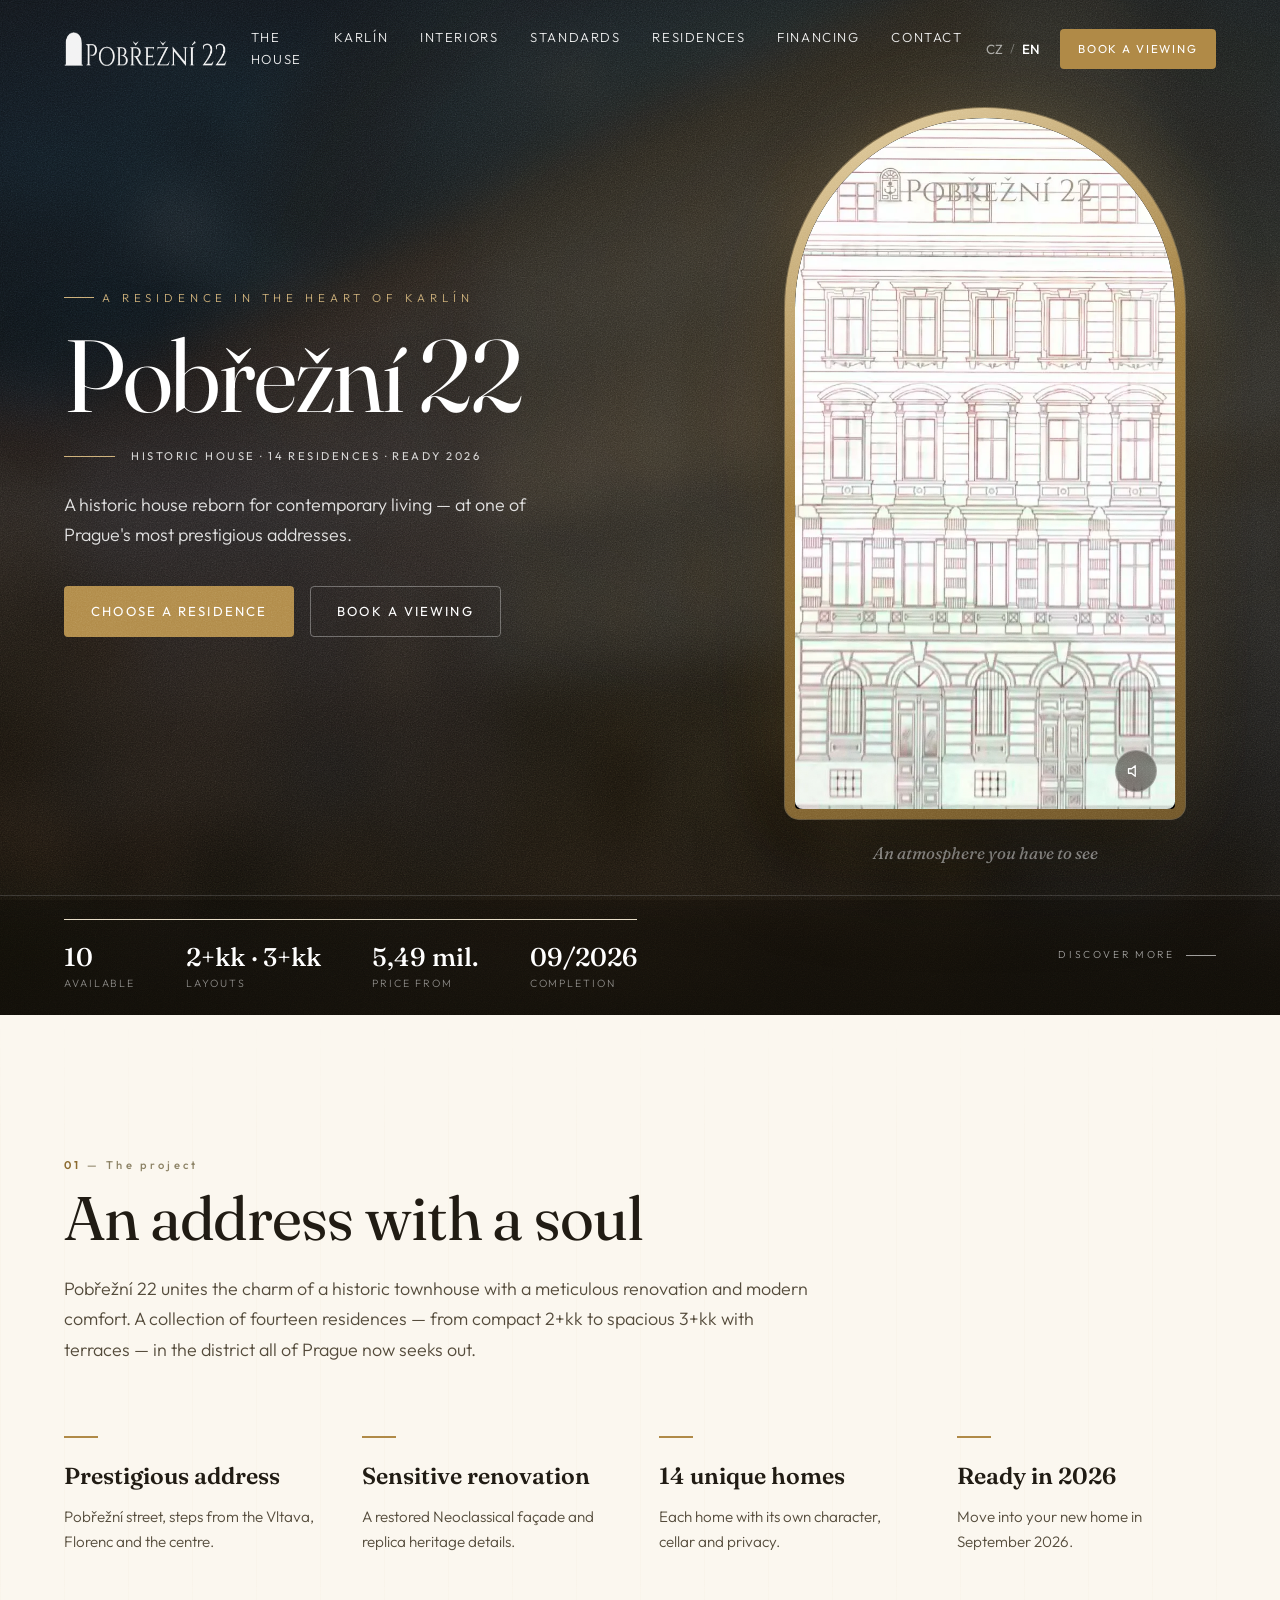
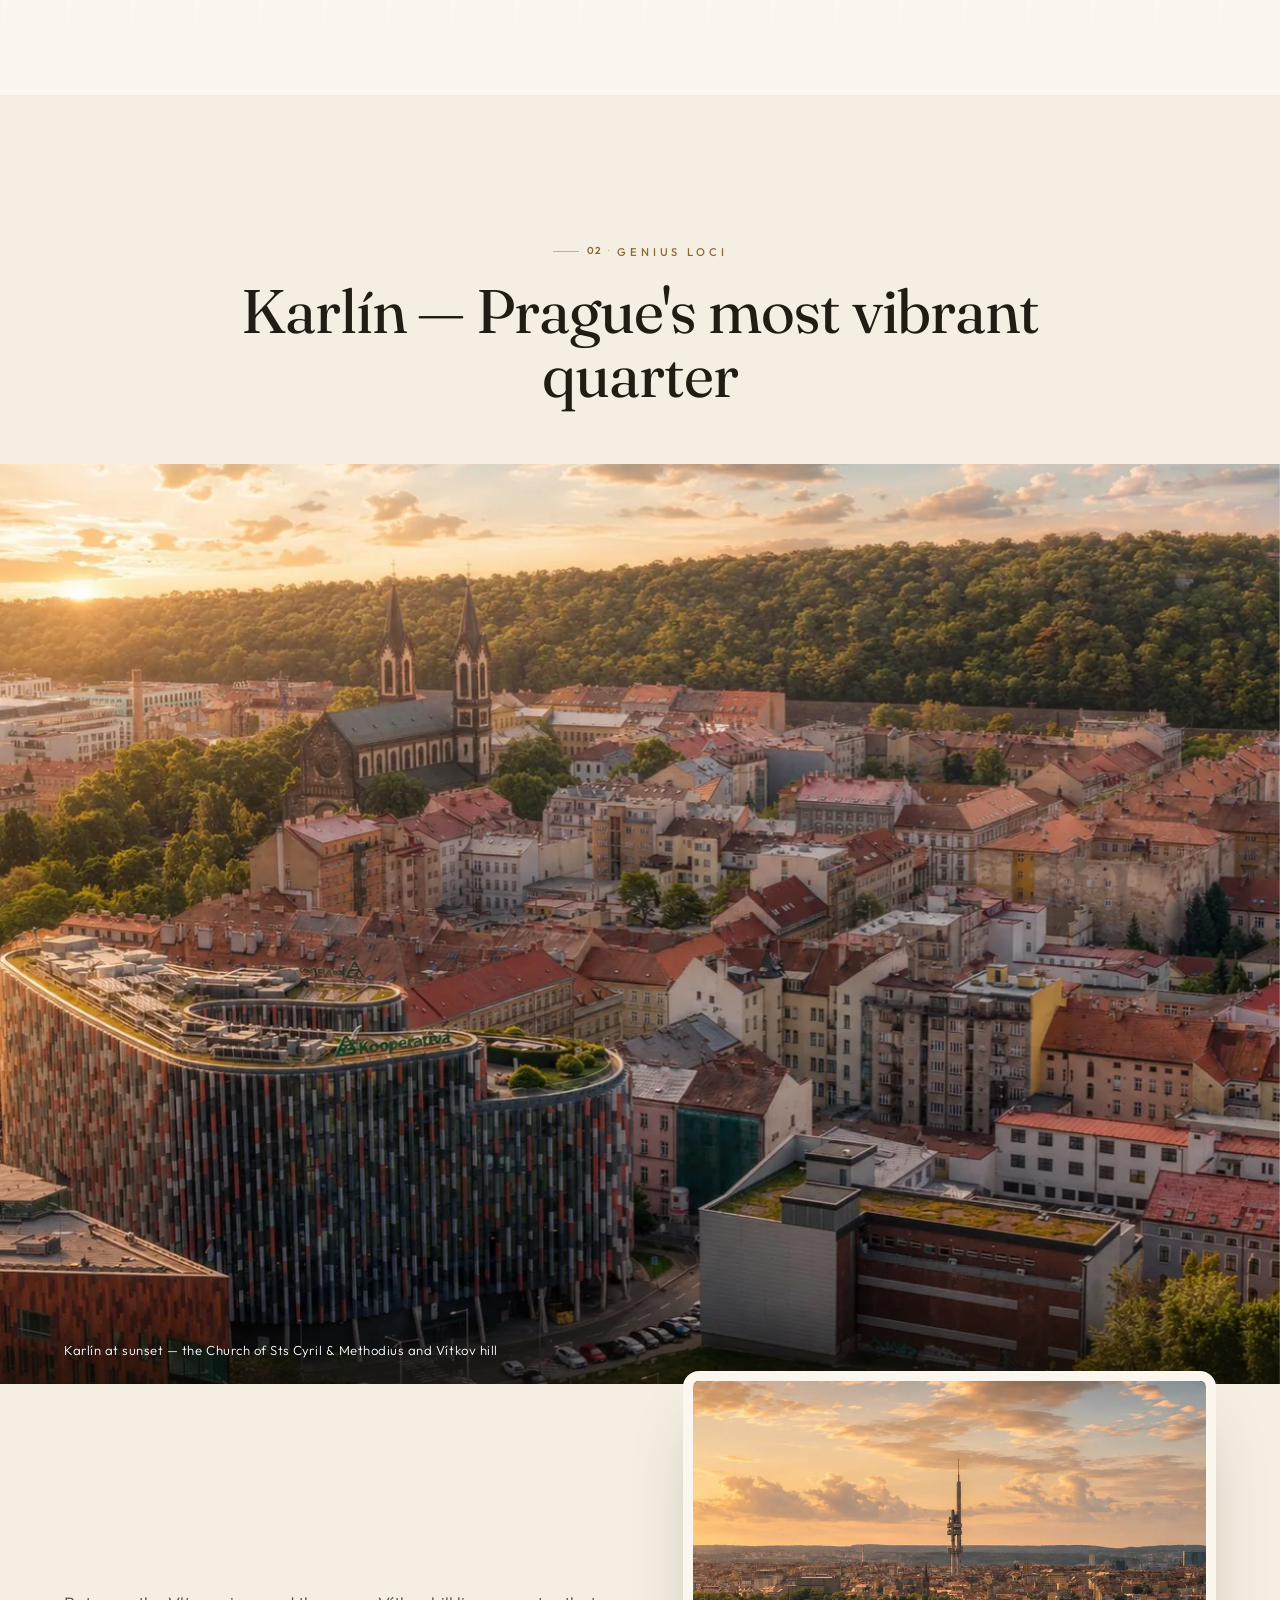
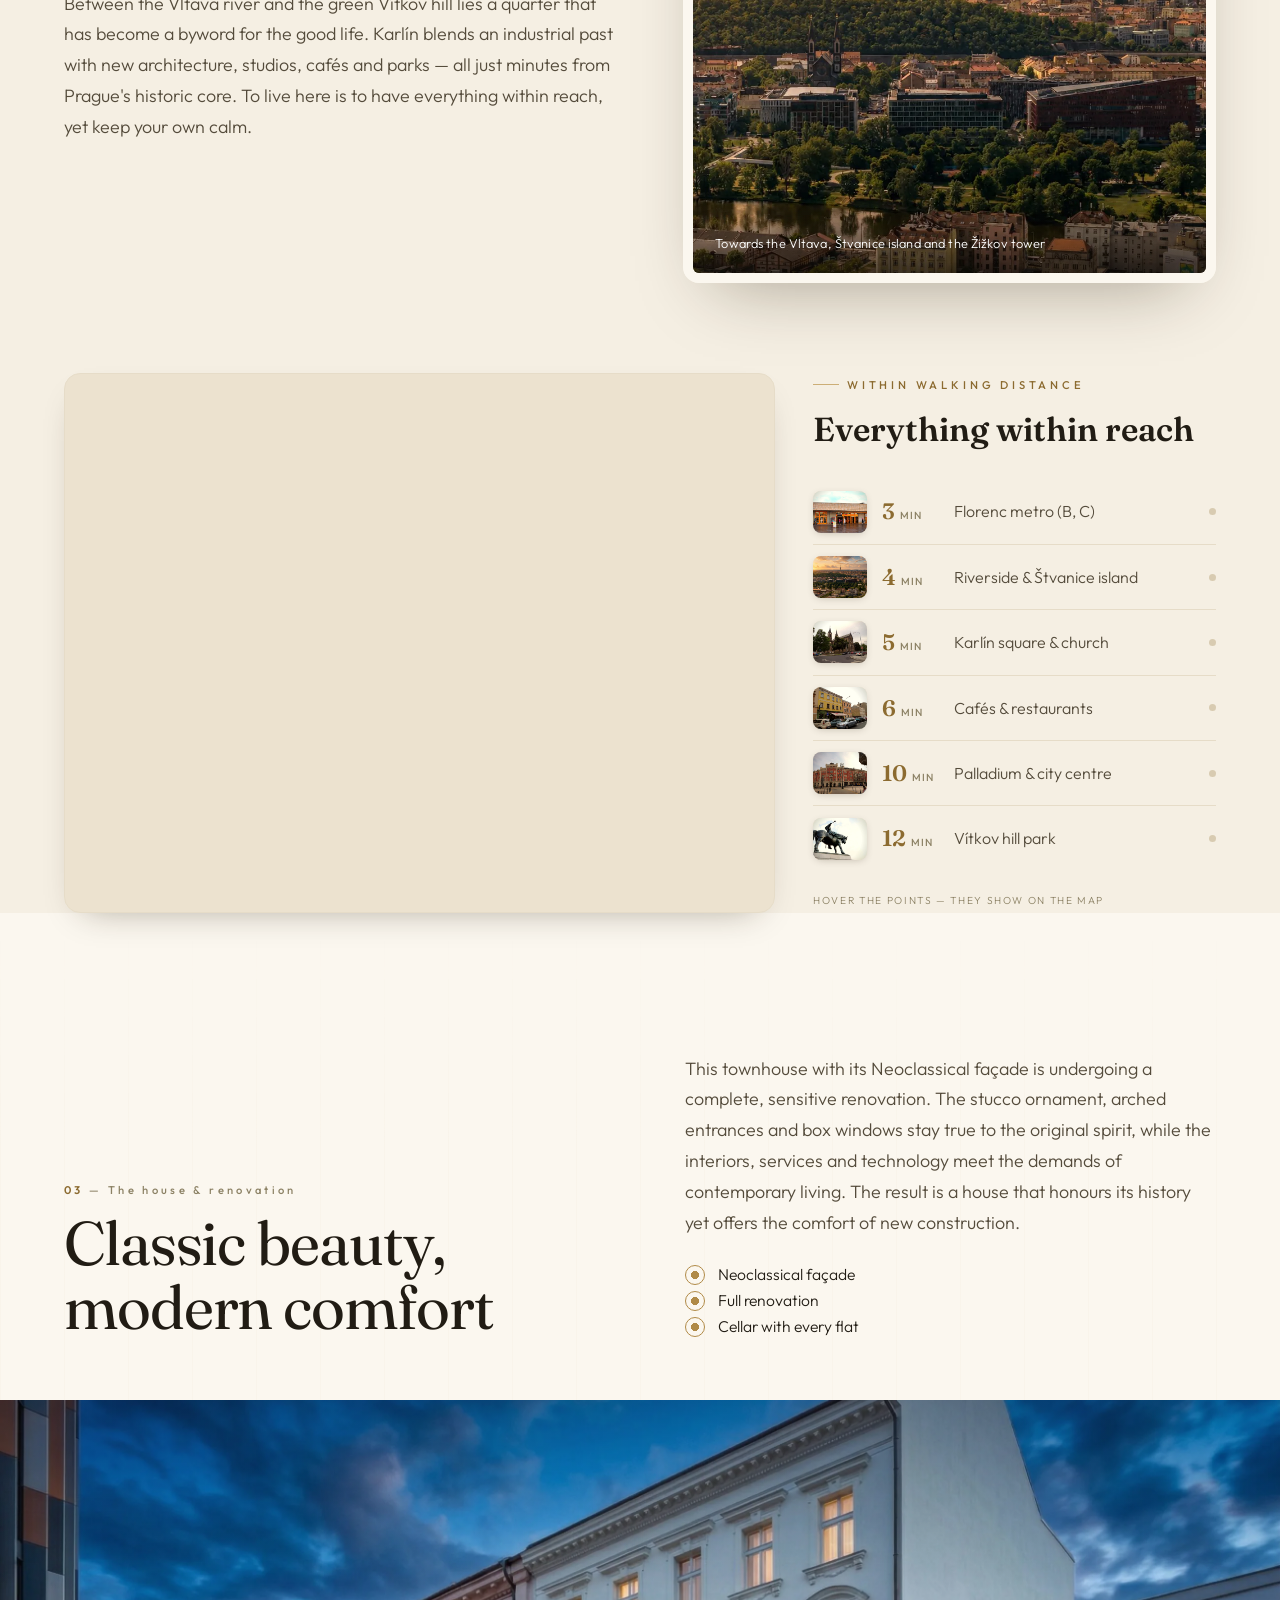
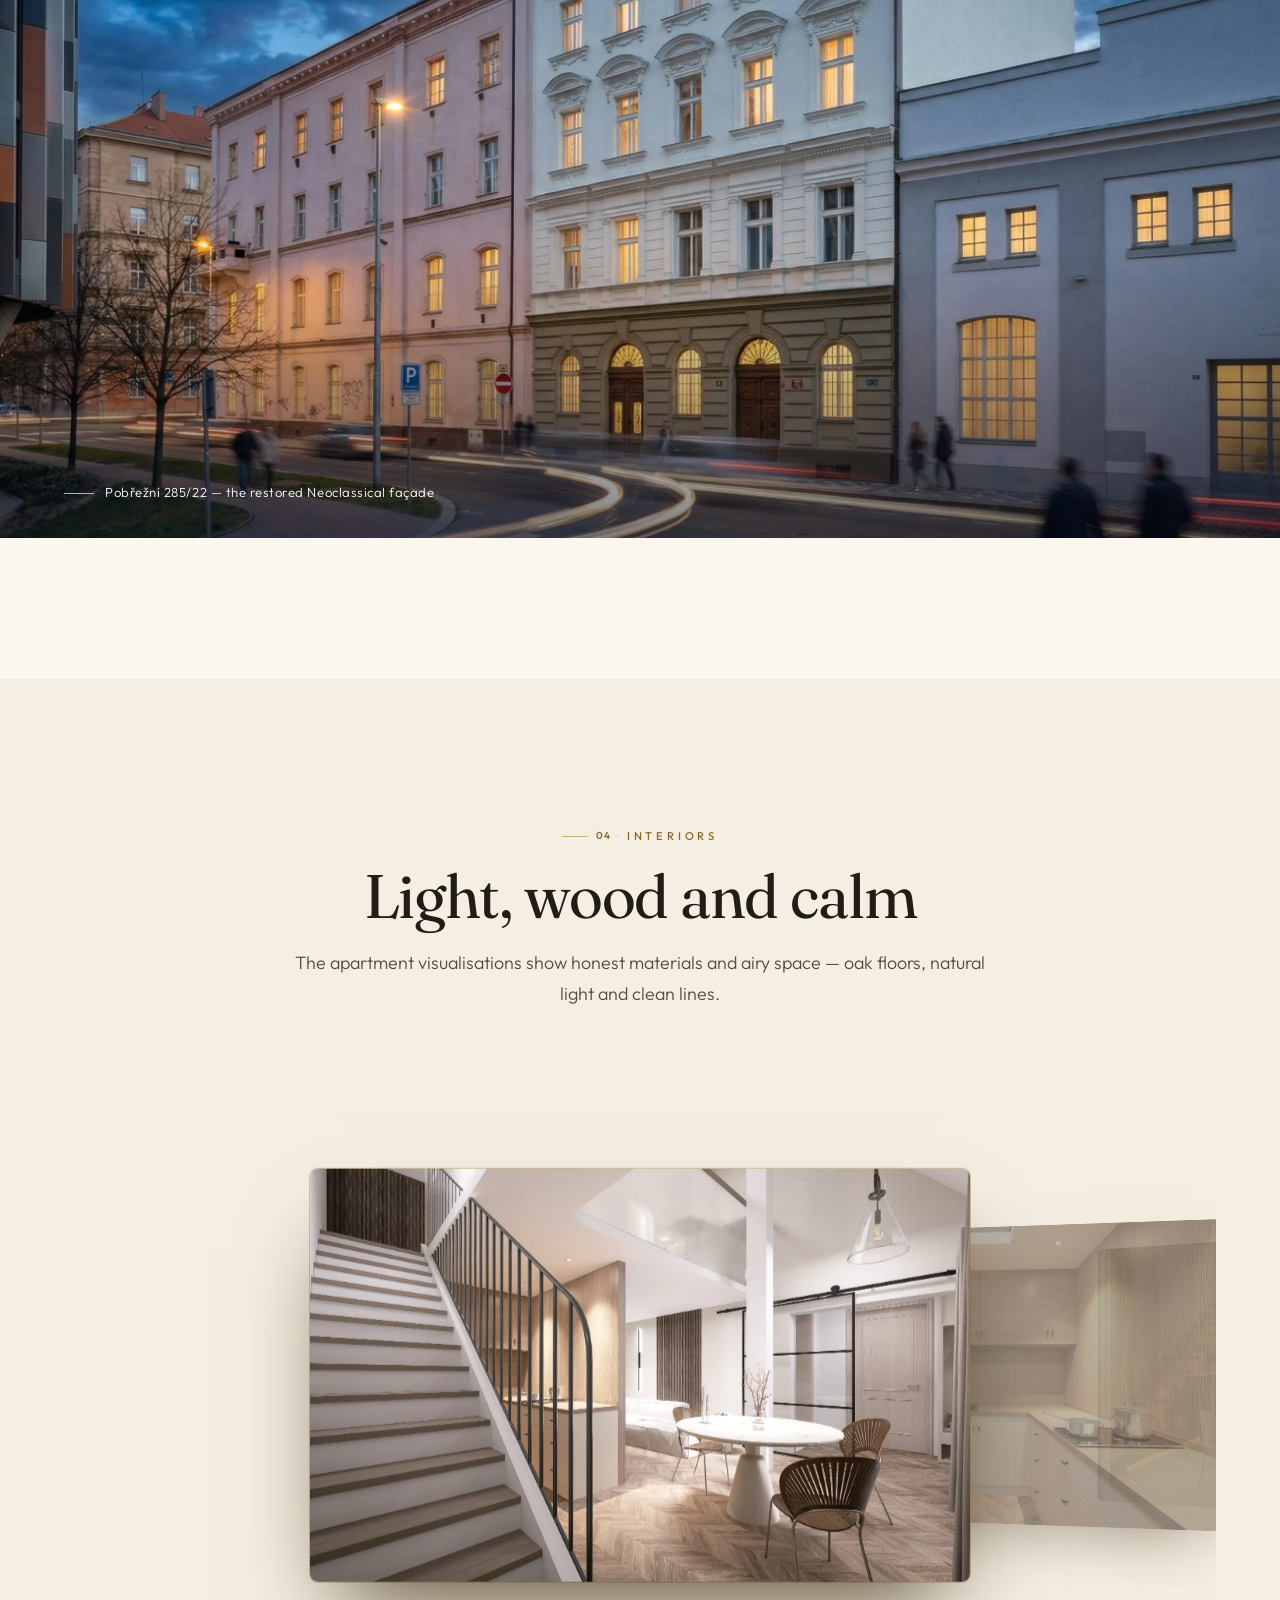
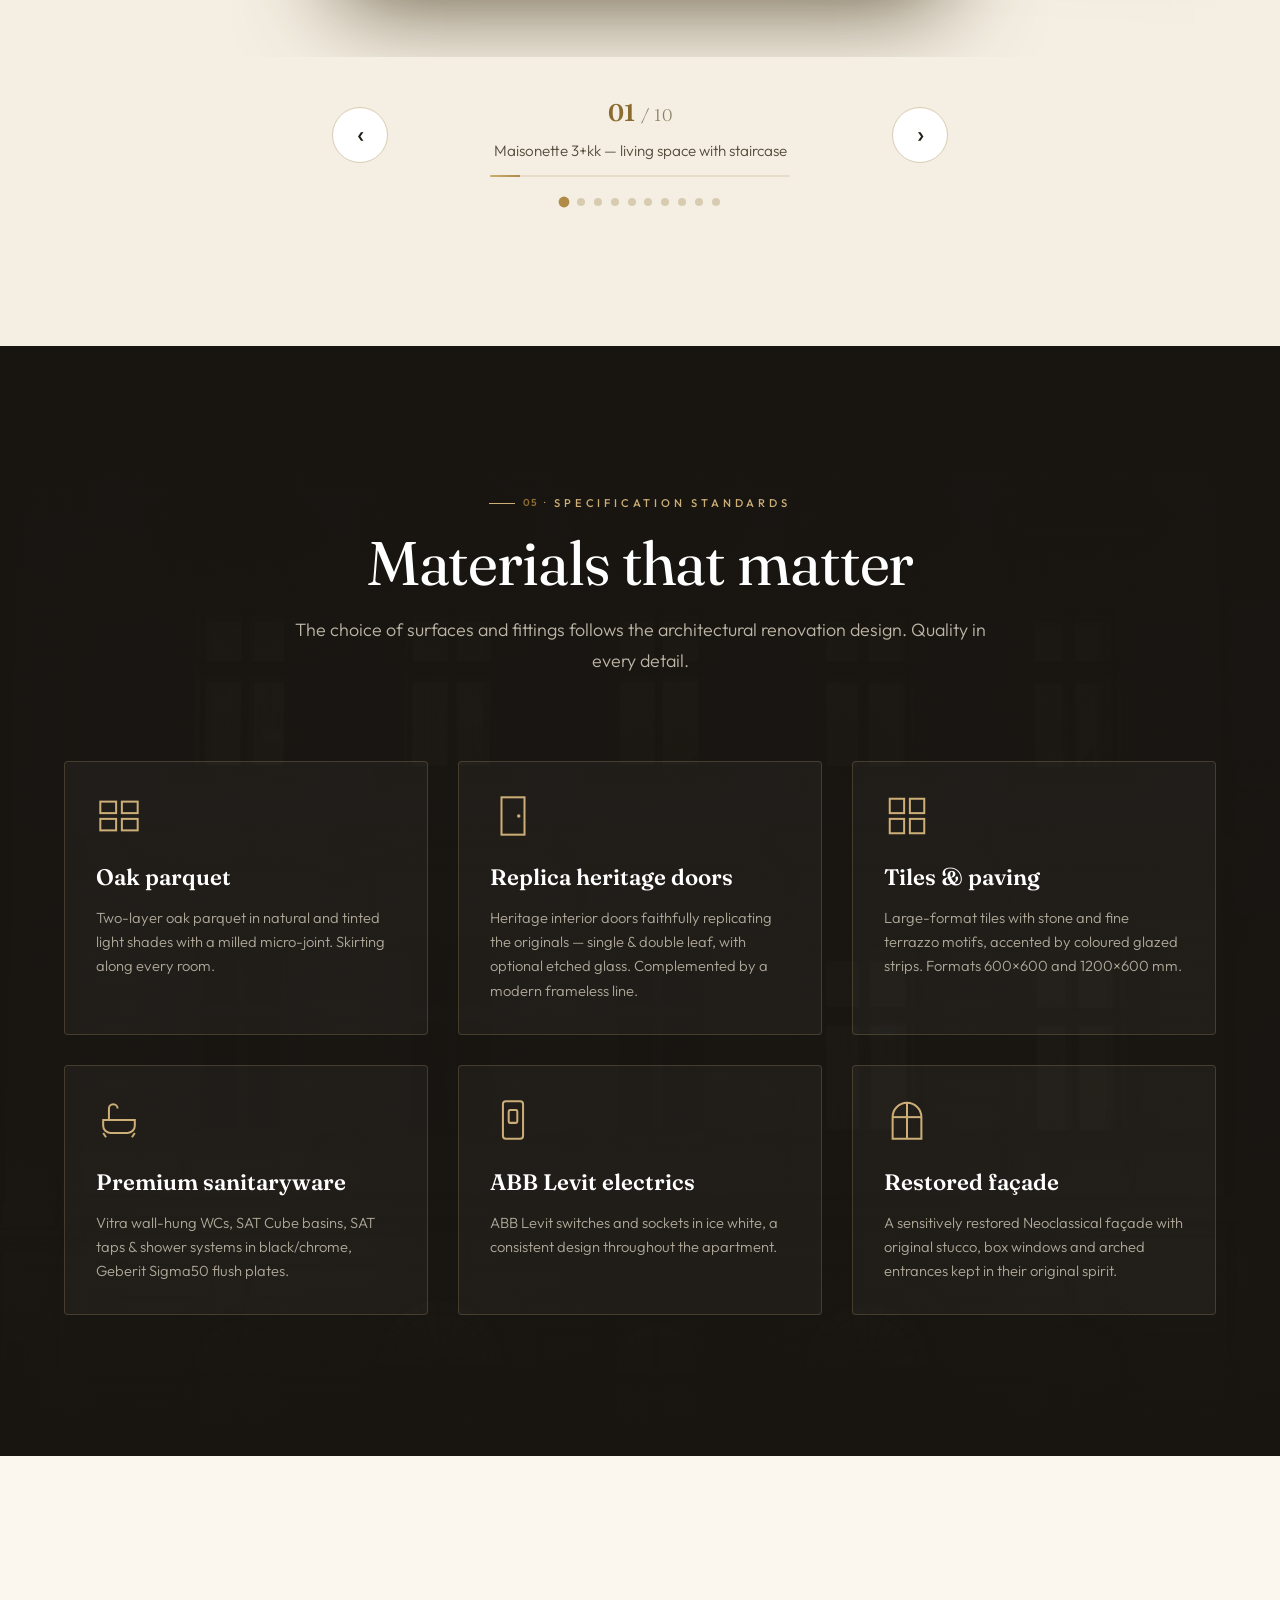
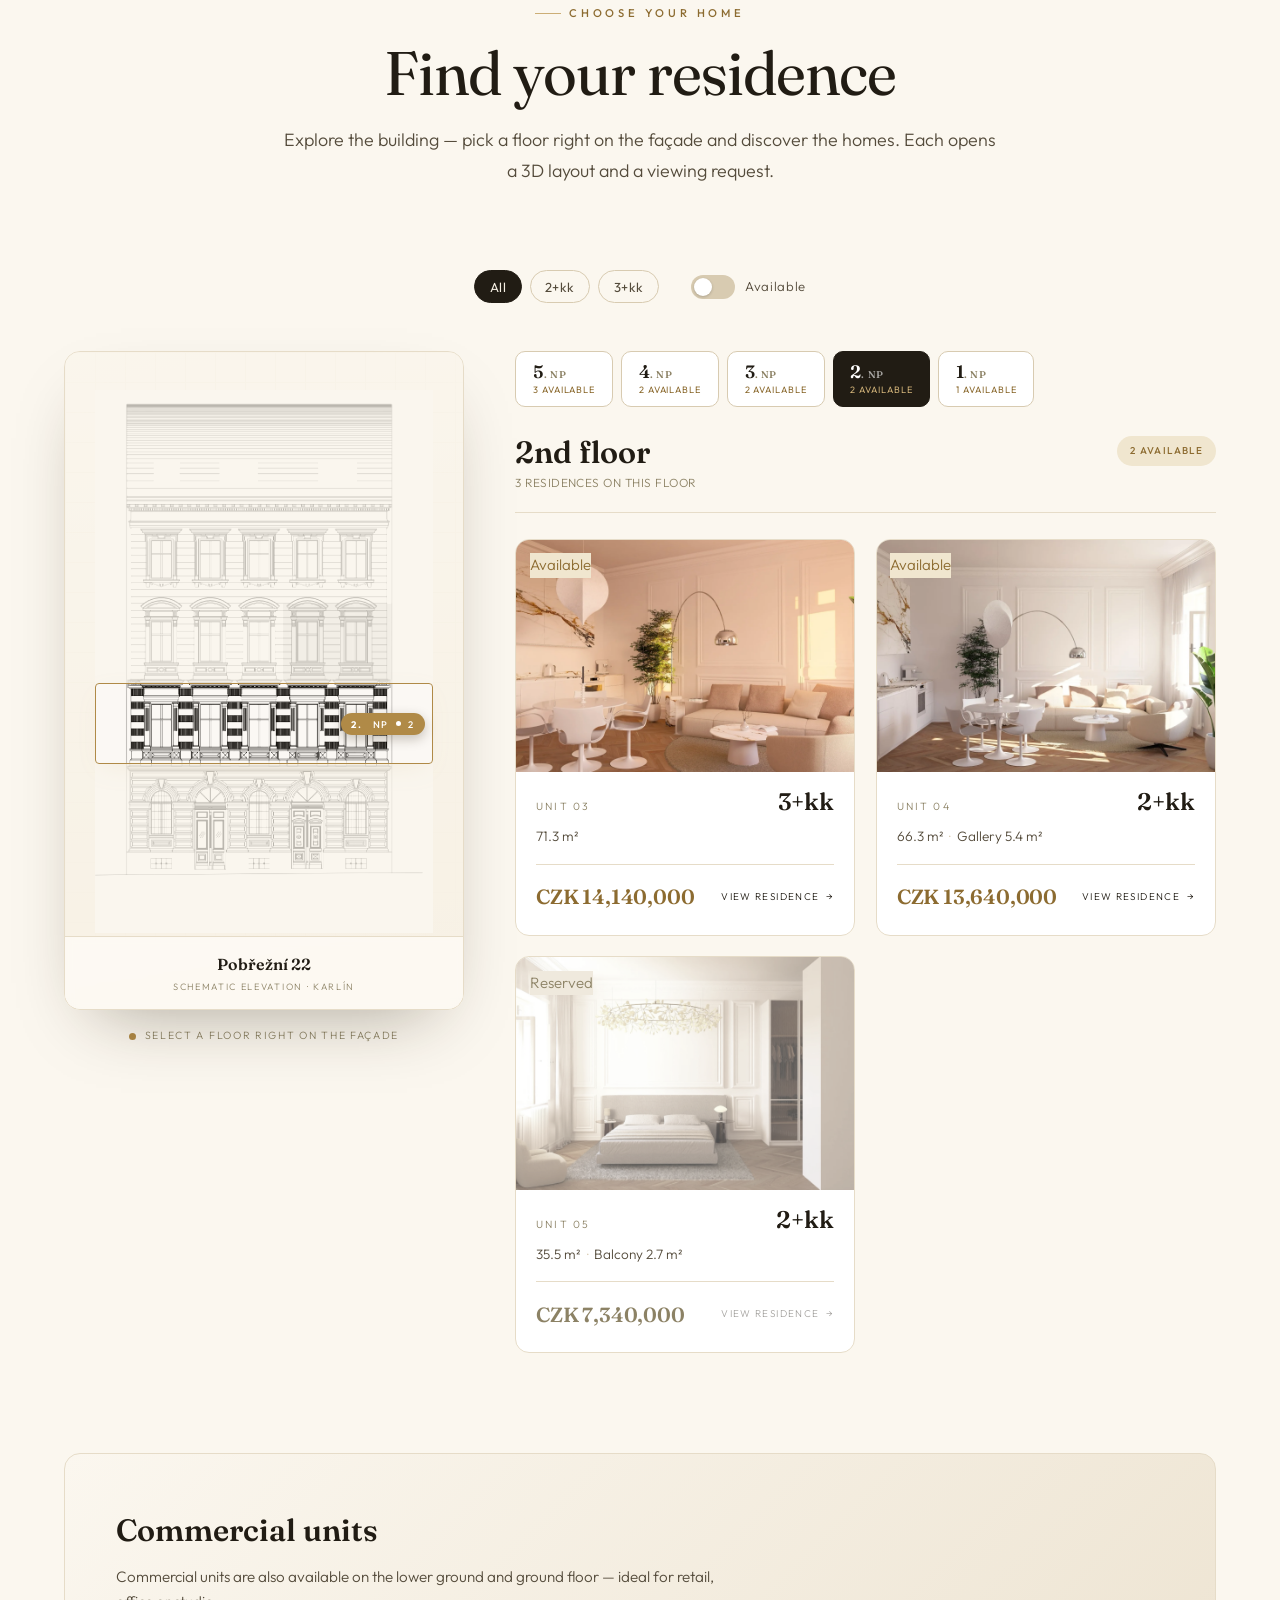
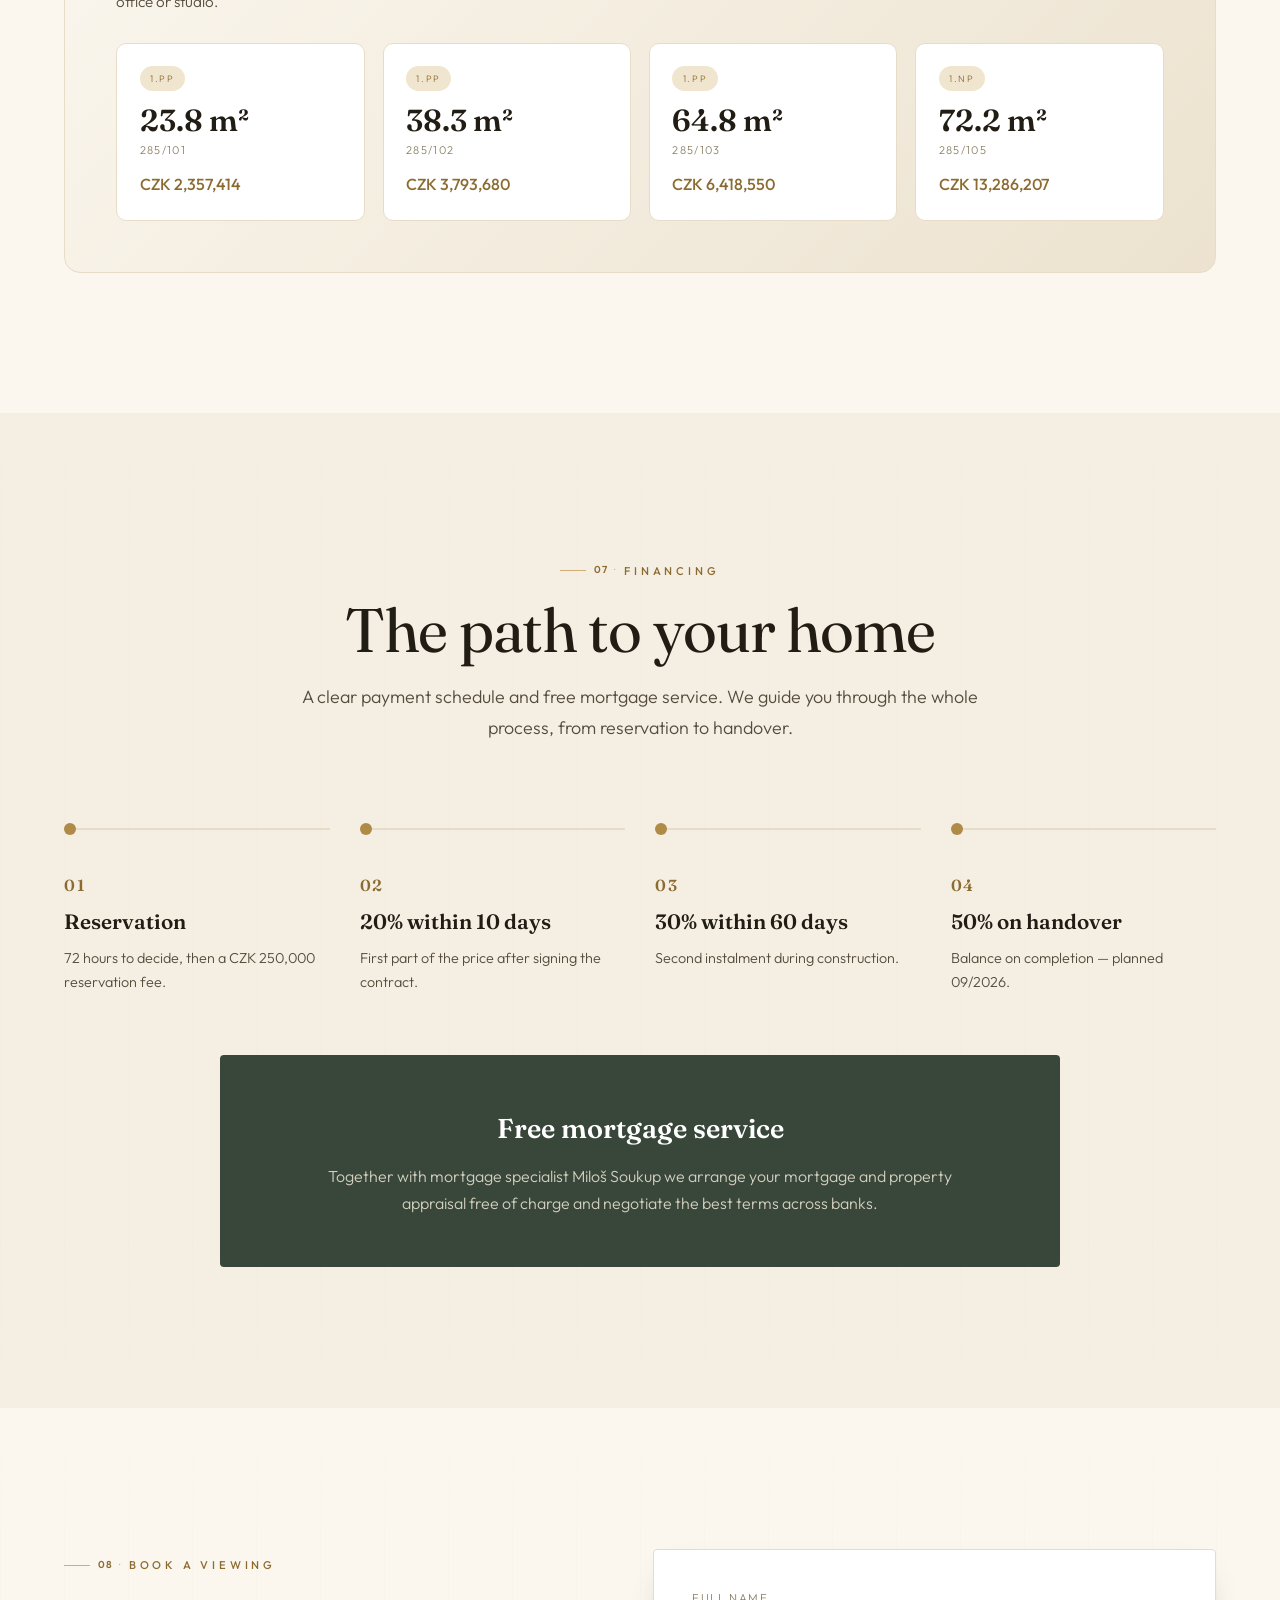
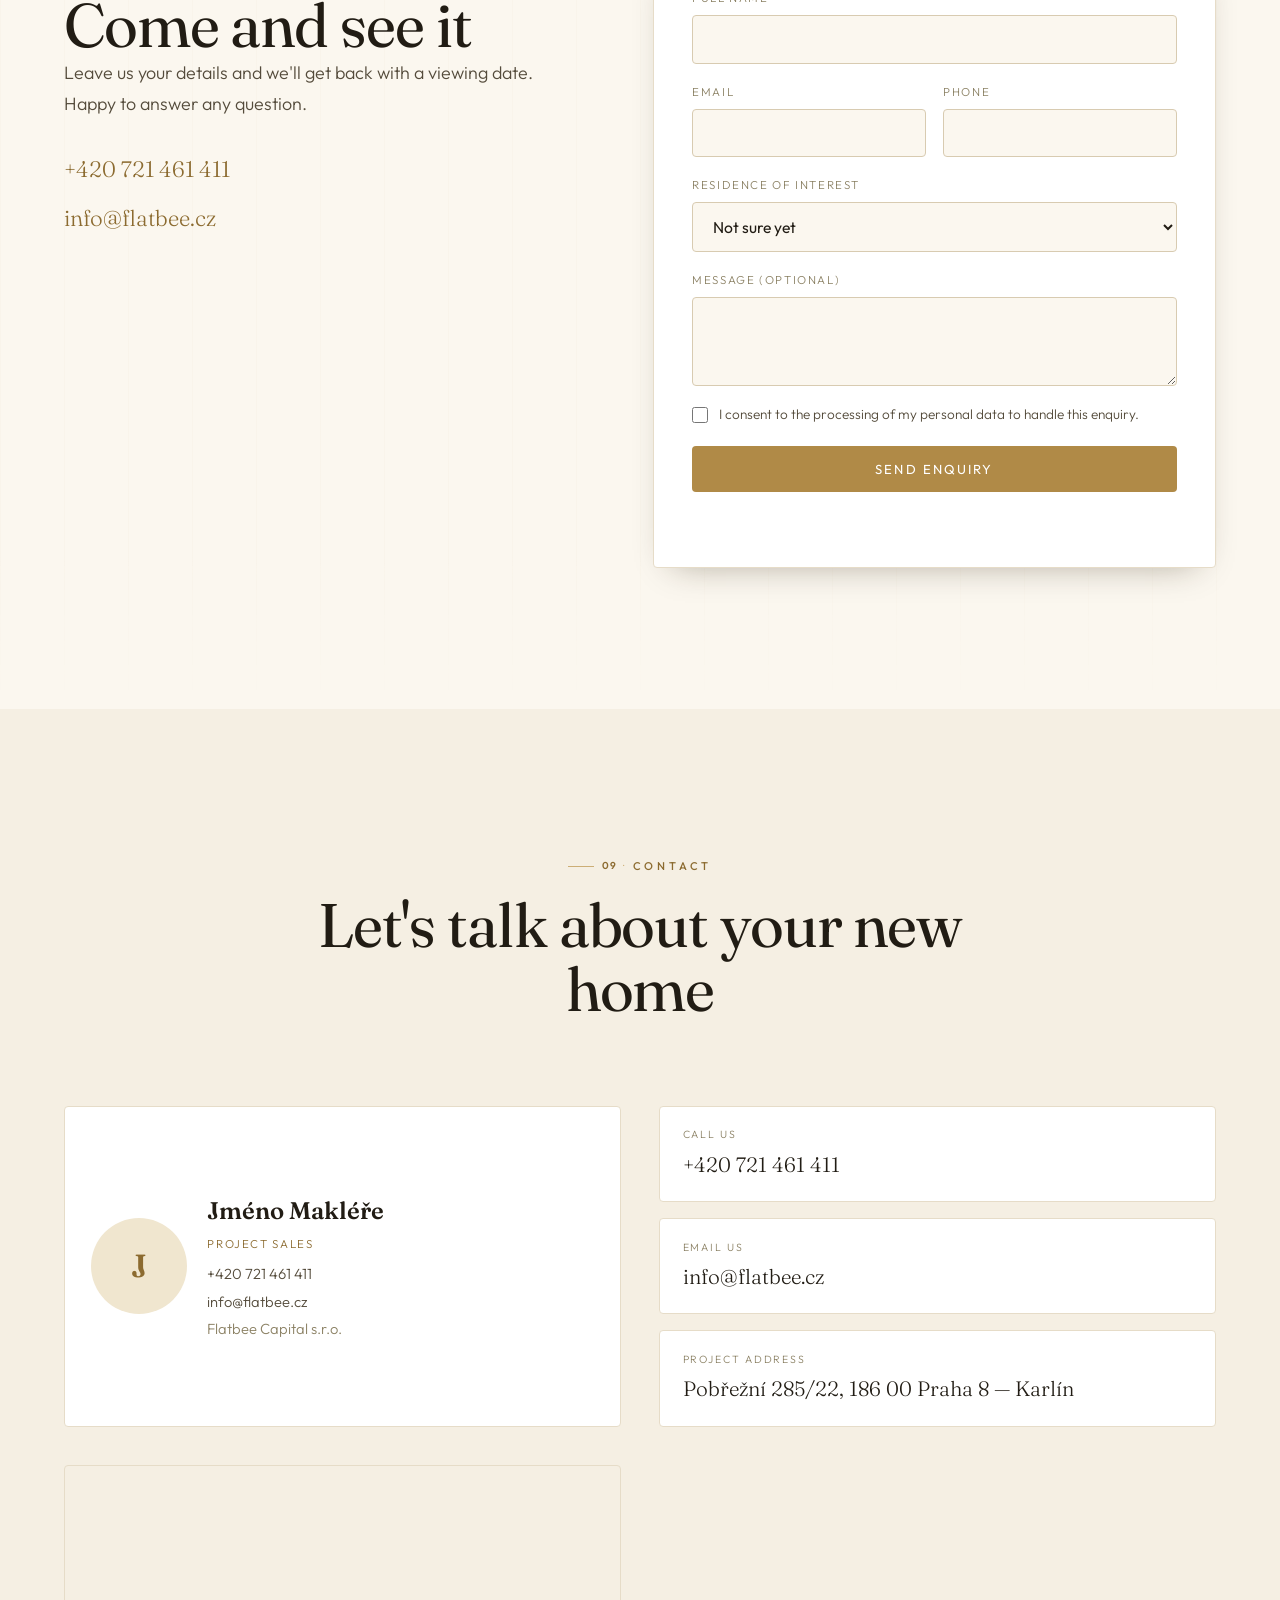
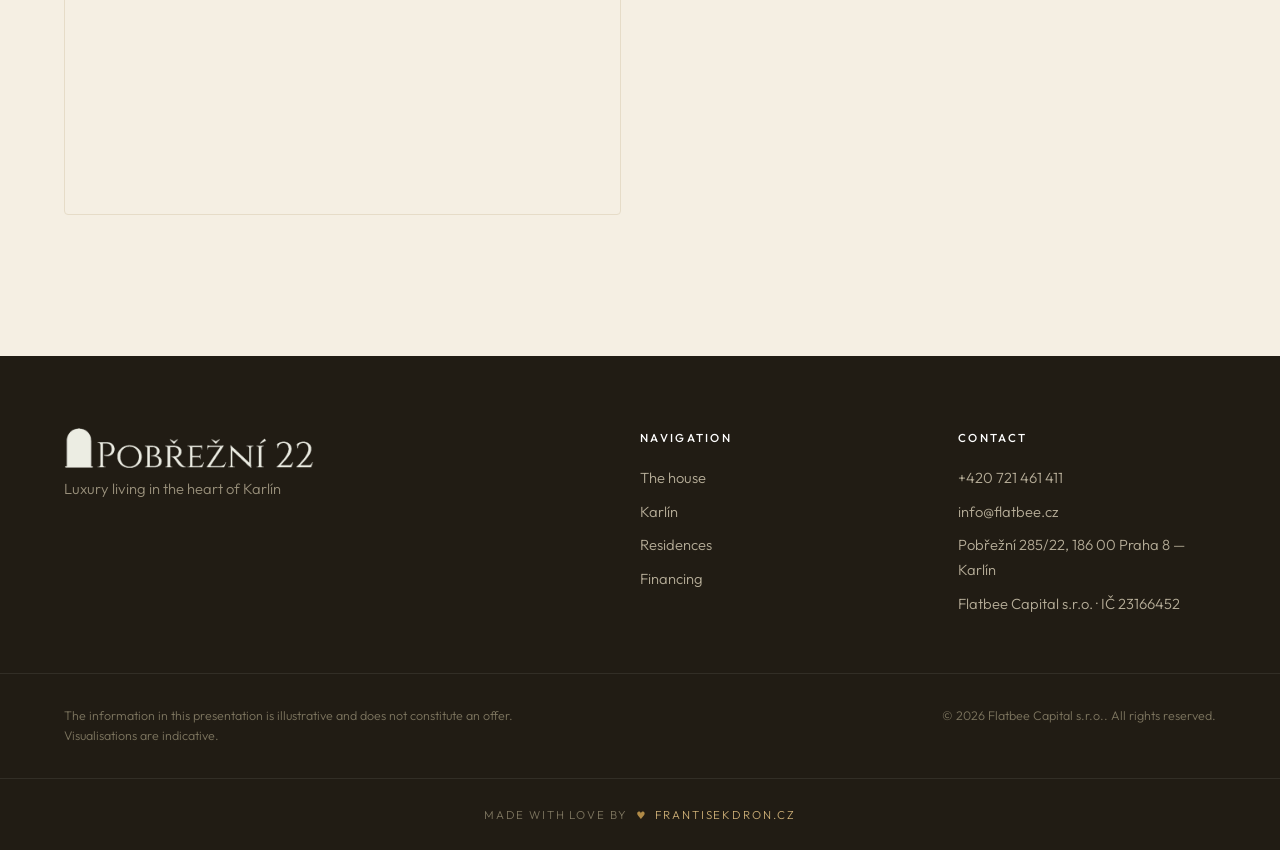
==== commit 5f010e41: "Optimalizace: profi cream/gold grade POI fotek + video poster do WebP + neblokující CSS - POI fotky " ====
--- a/index.html
+++ b/index.html
@@ -26,8 +26,11 @@
 
   <link rel="preconnect" href="https://fonts.googleapis.com" />
   <link rel="preconnect" href="https://fonts.gstatic.com" crossorigin />
+  <link rel="preconnect" href="https://unpkg.com" crossorigin />
+  <link rel="dns-prefetch" href="https://a.basemaps.cartocdn.com" />
   <link href="https://fonts.googleapis.com/css2?family=Fraunces:ital,opsz,wght@0,9..144,300;0,9..144,400;0,9..144,500;0,9..144,600;1,9..144,400&family=Outfit:wght@200;300;400;500;600&display=swap" rel="stylesheet" />
-  <link rel="stylesheet" href="https://unpkg.com/leaflet@1.9.4/dist/leaflet.css" integrity="sha256-p4NxAoJBhIIN+hmNHrzRCf9tD/miZyoHS5obTRR9BMY=" crossorigin="" />
+  <link rel="stylesheet" href="https://unpkg.com/leaflet@1.9.4/dist/leaflet.css" integrity="sha256-p4NxAoJBhIIN+hmNHrzRCf9tD/miZyoHS5obTRR9BMY=" crossorigin="" media="print" onload="this.media='all'" />
+  <noscript><link rel="stylesheet" href="https://unpkg.com/leaflet@1.9.4/dist/leaflet.css" /></noscript>
   <link rel="preload" as="image" href="assets/img/interiors/byt14-5.webp" fetchpriority="high" />
 
   <link rel="stylesheet" href="assets/css/styles.css" />
@@ -93,7 +96,7 @@
     <div class="hero__videowrap reveal">
       <figure class="vframe" data-tilt="4">
         <div class="vframe__inner">
-          <video id="heroVideo" autoplay muted loop playsinline data-autoview poster="assets/video/reel-poster.jpg">
+          <video id="heroVideo" autoplay muted loop playsinline data-autoview poster="assets/video/reel-poster.webp">
             <source src="assets/video/reel.mp4" type="video/mp4" />
           </video>
           <button class="vframe__sound" id="heroSound" aria-label="Zapnout zvuk videa">
--- a/assets/css/styles.css
+++ b/assets/css/styles.css
@@ -962,6 +962,8 @@
 /* jemné cream/gold tónování dlaždic */
 .locmap__map .leaflet-tile-pane{filter:sepia(.22) saturate(.82) brightness(1.03) contrast(.96) hue-rotate(-6deg)}
 .locmap__map .leaflet-container{background:#EDE4D2;font-family:var(--sans)}
+.locmap__map .leaflet-marker-pane,.locmap__map .leaflet-marker-icon{overflow:visible}
+.locmap__map .leaflet-pane{z-index:auto}
 .locmap__map .leaflet-control-zoom a{color:var(--ink);border-color:var(--line)!important;background:rgba(255,255,255,.92);font-weight:400}
 .locmap__map .leaflet-control-zoom a:hover{background:var(--gold-tint);color:var(--gold-deep)}
 .locmap__map .leaflet-control-attribution{background:rgba(255,255,255,.7);font-size:.6rem;color:var(--muted)}
@@ -974,18 +976,26 @@
 @keyframes homePulse{0%{transform:translate(-50%,-50%) scale(1);opacity:.55}100%{transform:translate(-50%,-50%) scale(4);opacity:0}}
 .lmark__name{position:absolute;left:50%;top:-8px;transform:translate(-50%,-100%);font-family:var(--serif);font-size:.82rem;font-weight:600;color:var(--ink);background:#fff;padding:.2rem .7rem;border-radius:20px;white-space:nowrap;box-shadow:0 3px 10px rgba(40,28,8,.2)}
 .lmark--poi .lmark__dot{display:block;width:14px;height:14px;border-radius:50%;background:#fff;border:2px solid var(--gold-deep);box-shadow:0 2px 6px rgba(40,28,8,.3);transition:.3s var(--ease)}
-.lmark--poi .lmark__tip{position:absolute;left:50%;bottom:150%;transform:translateX(-50%) translateY(6px);white-space:nowrap;background:var(--ink);color:#fff;font-size:.72rem;padding:.42rem .8rem;border-radius:8px;opacity:0;pointer-events:none;transition:.3s var(--ease)}
-.lmark--poi .lmark__tip b{color:var(--gold-soft);font-weight:600}
+.lmark--poi .lmark__tip{position:absolute;left:50%;bottom:160%;transform:translateX(-50%) translateY(8px) scale(.96);width:180px;background:#fff;border-radius:12px;overflow:hidden;opacity:0;pointer-events:none;transition:.32s var(--ease);box-shadow:0 18px 40px -12px rgba(40,28,8,.5);transform-origin:bottom center}
+.lmark--poi .lmark__tip::after{content:"";position:absolute;top:100%;left:50%;transform:translateX(-50%);border:7px solid transparent;border-top-color:#fff}
+.lmark__photo{display:block;width:100%;height:118px;object-fit:cover}
+.lmark__cap{display:block;padding:.55rem .75rem .7rem;text-align:left}
+.lmark__cap b{display:block;font-size:.6rem;letter-spacing:.06em;text-transform:uppercase;color:var(--gold-deep);margin-bottom:.15rem}
+.lmark__cap{font-family:var(--serif);font-size:.92rem;color:var(--ink);line-height:1.2}
 .lmark--poi.is-hot .lmark__dot{background:var(--gold);transform:scale(1.5);box-shadow:0 0 0 6px rgba(176,138,71,.25)}
-.lmark--poi.is-hot .lmark__tip{opacity:1;transform:translateX(-50%) translateY(0)}
+.lmark--poi.is-hot{z-index:1000!important}
+.lmark--poi.is-hot .lmark__tip{opacity:1;transform:translateX(-50%) translateY(0) scale(1)}
 
 .locmap__list{display:flex;flex-direction:column;justify-content:center}
 .locmap__list .eyebrow{margin-bottom:.5rem}
 .locmap__title{font-family:var(--serif);font-size:clamp(1.6rem,2.6vw,2.1rem);color:var(--ink);font-weight:600;margin-bottom:1.4rem}
 .locmap__items{display:flex;flex-direction:column}
-.locitem{display:flex;align-items:center;gap:1rem;padding:.9rem 0;border-bottom:1px solid var(--line);cursor:default;transition:.35s var(--ease)}
+.locitem{display:flex;align-items:center;gap:.95rem;padding:.7rem 0;border-bottom:1px solid var(--line);cursor:default;transition:.35s var(--ease)}
 .locitem:last-of-type{border-bottom:none}
-.locitem__min{font-family:var(--serif);font-size:1.5rem;font-weight:600;color:var(--gold-deep);min-width:2.7em;display:flex;align-items:baseline;gap:.15em;line-height:1}
+.locitem__thumb{width:54px;height:42px;border-radius:8px;overflow:hidden;flex:none;background:var(--sand);box-shadow:0 2px 8px -3px rgba(40,28,8,.3)}
+.locitem__thumb img{width:100%;height:100%;object-fit:cover;transition:transform .5s var(--ease)}
+.locitem.is-hot .locitem__thumb img{transform:scale(1.1)}
+.locitem__min{font-family:var(--serif);font-size:1.4rem;font-weight:600;color:var(--gold-deep);min-width:2.5em;display:flex;align-items:baseline;gap:.15em;line-height:1}
 .locitem__min small{font-family:var(--sans);font-size:.46em;letter-spacing:.12em;text-transform:uppercase;color:var(--muted);font-weight:500;margin-left:.1em}
 .locitem__txt{flex:1;color:var(--ink-soft);font-size:1rem;transition:color .3s}
 .locitem__dot{width:7px;height:7px;border-radius:50%;background:var(--line-2);transition:.3s var(--ease)}
